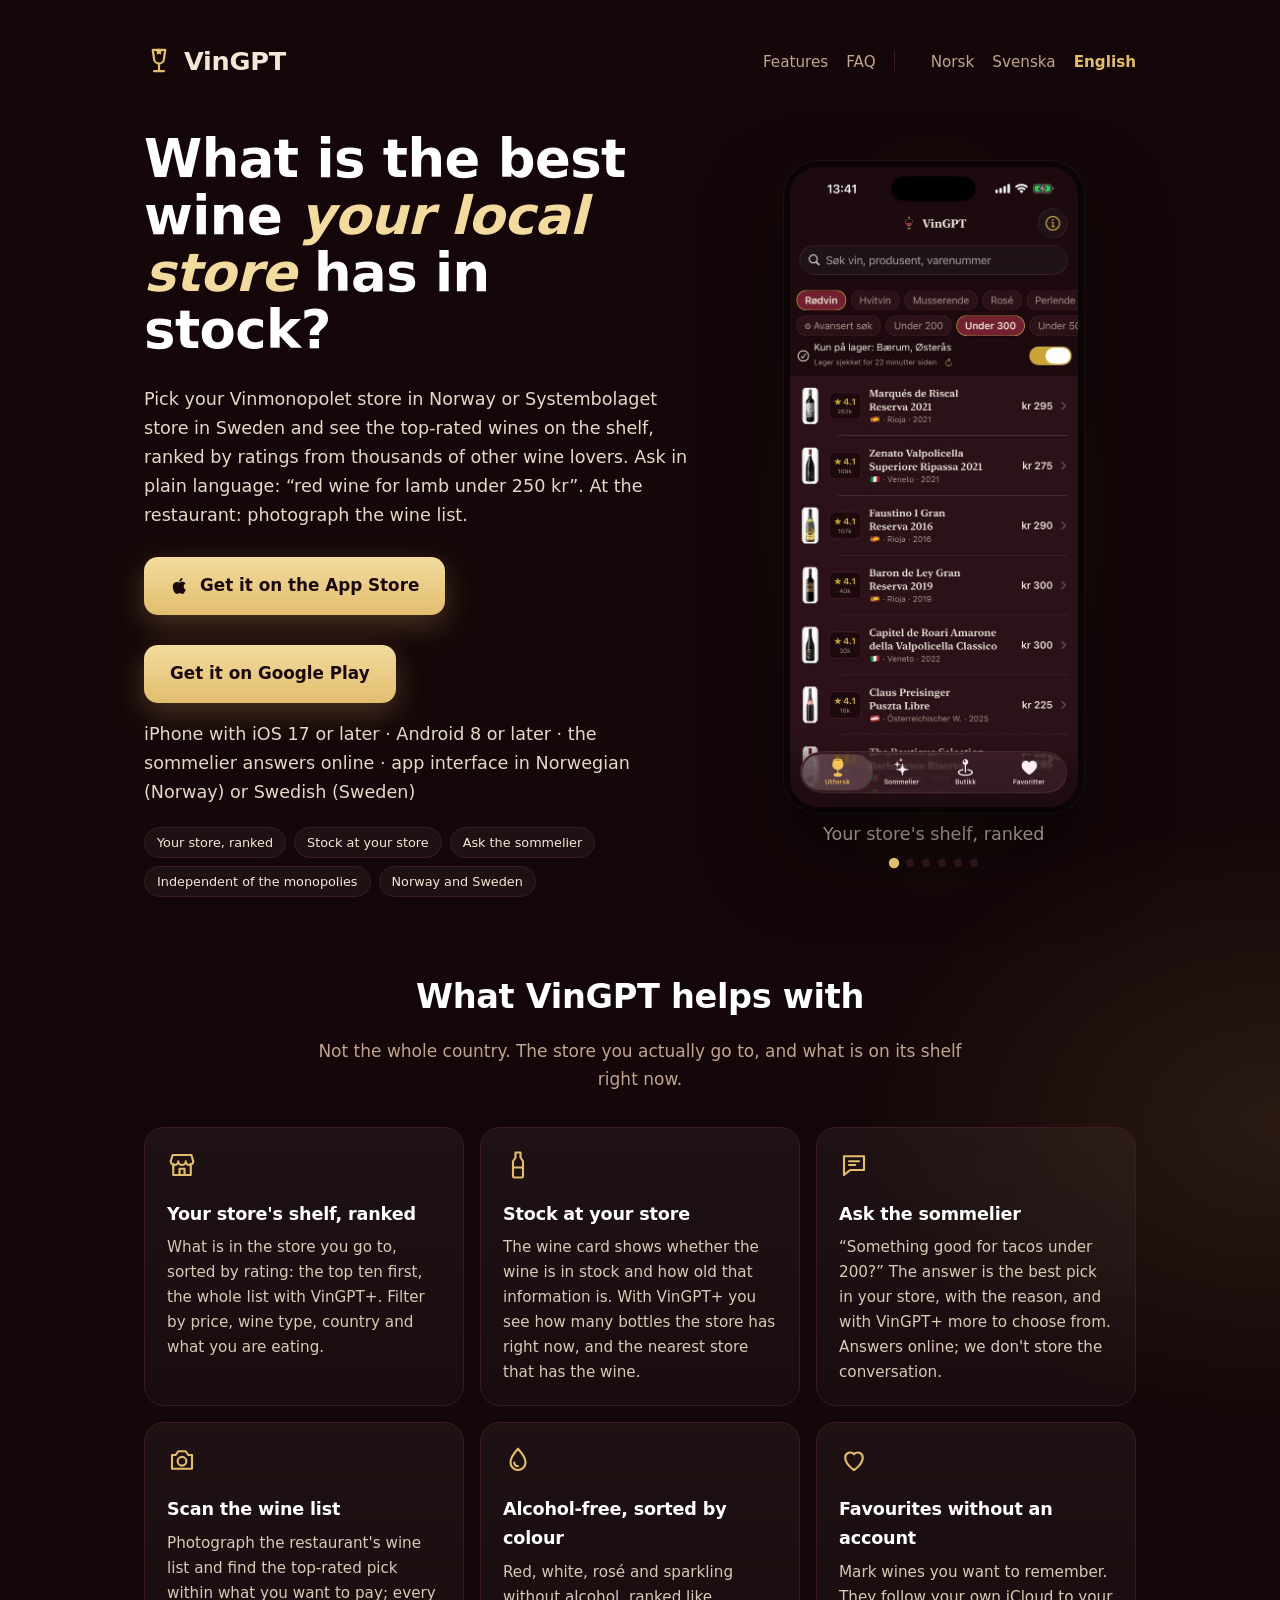
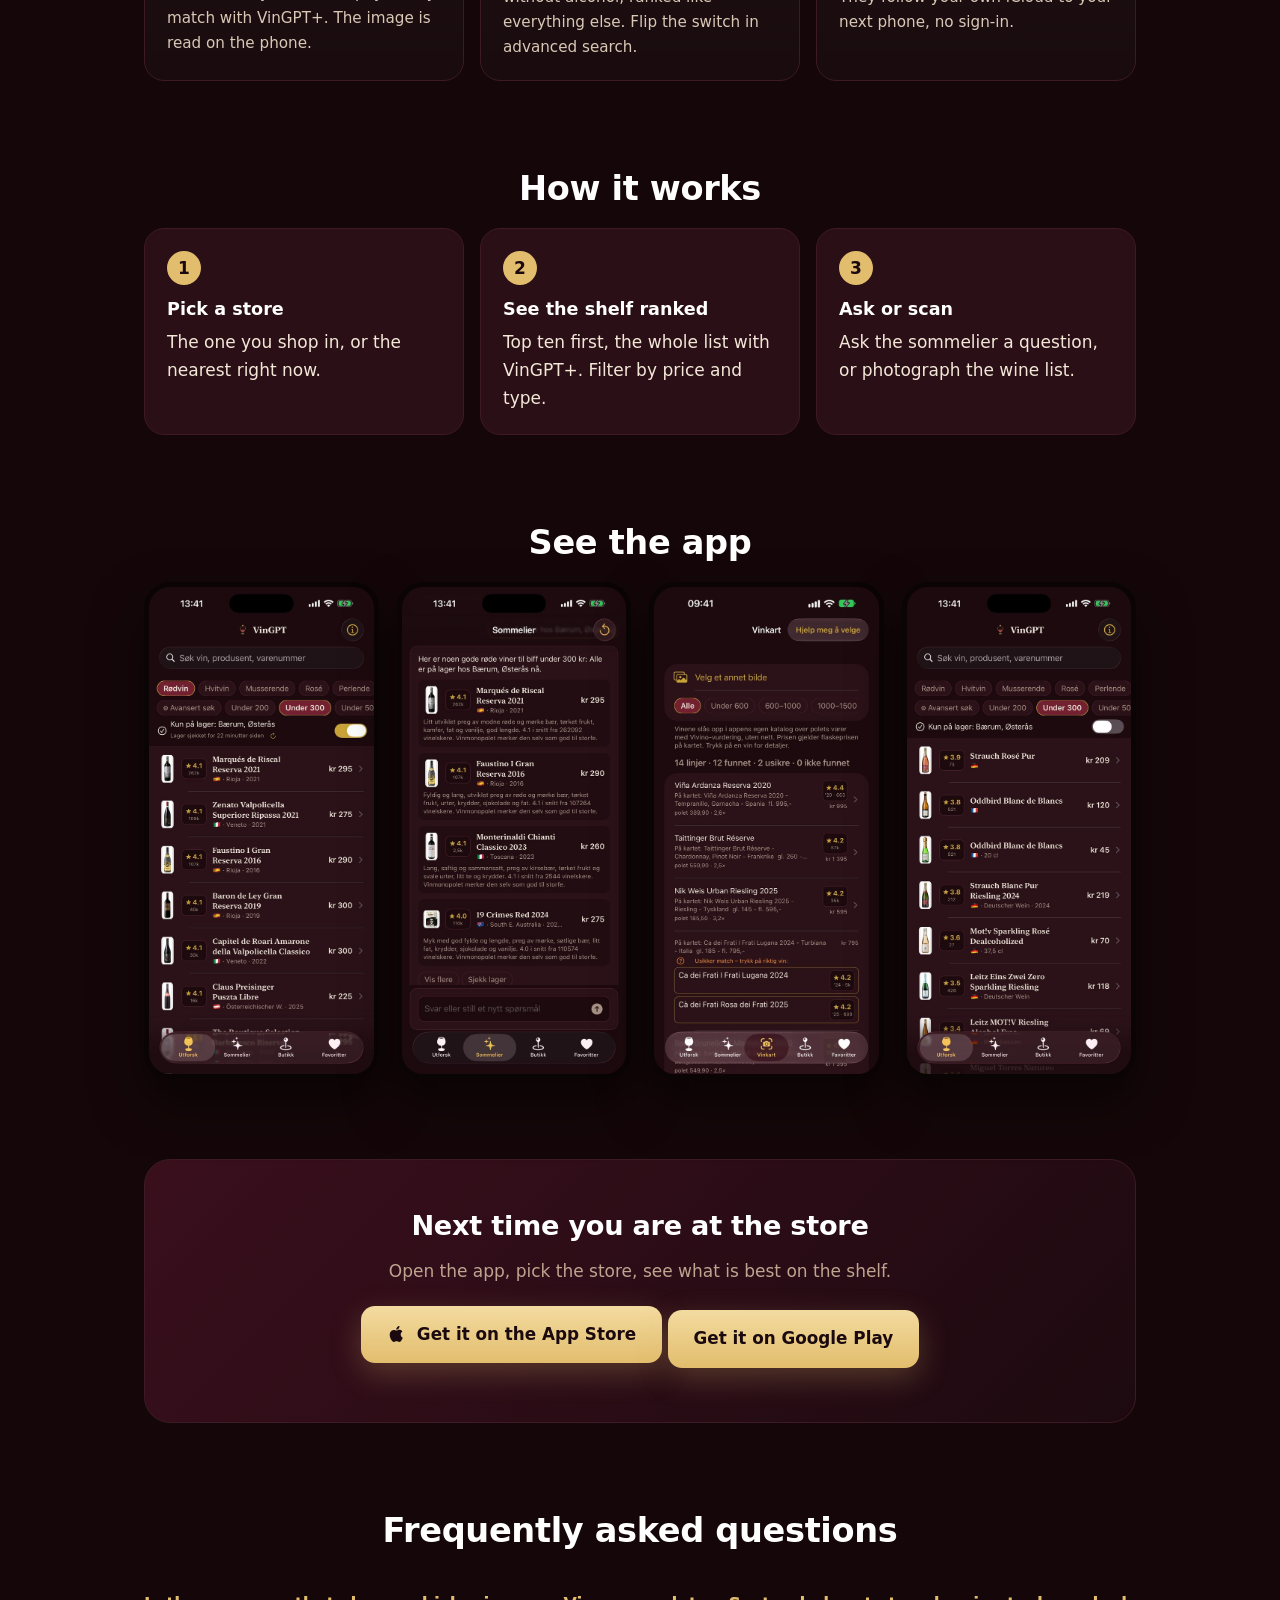
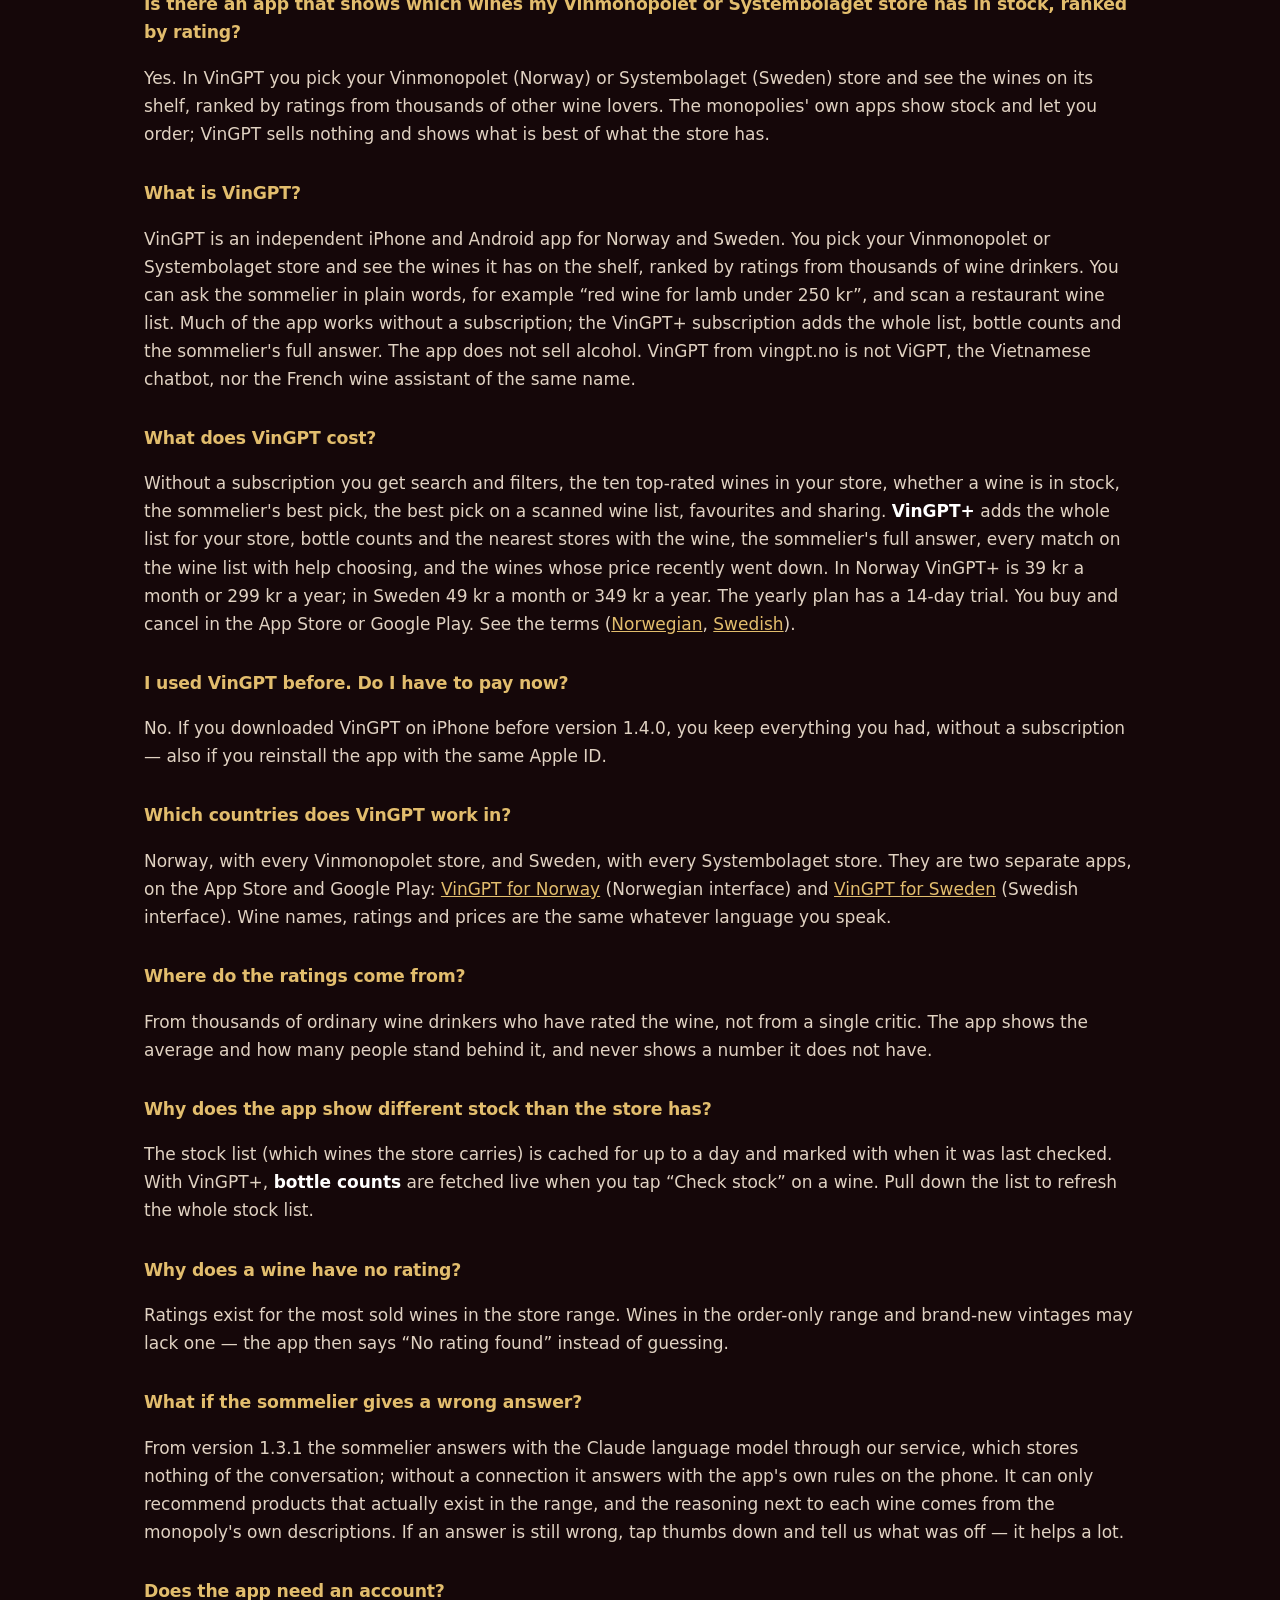
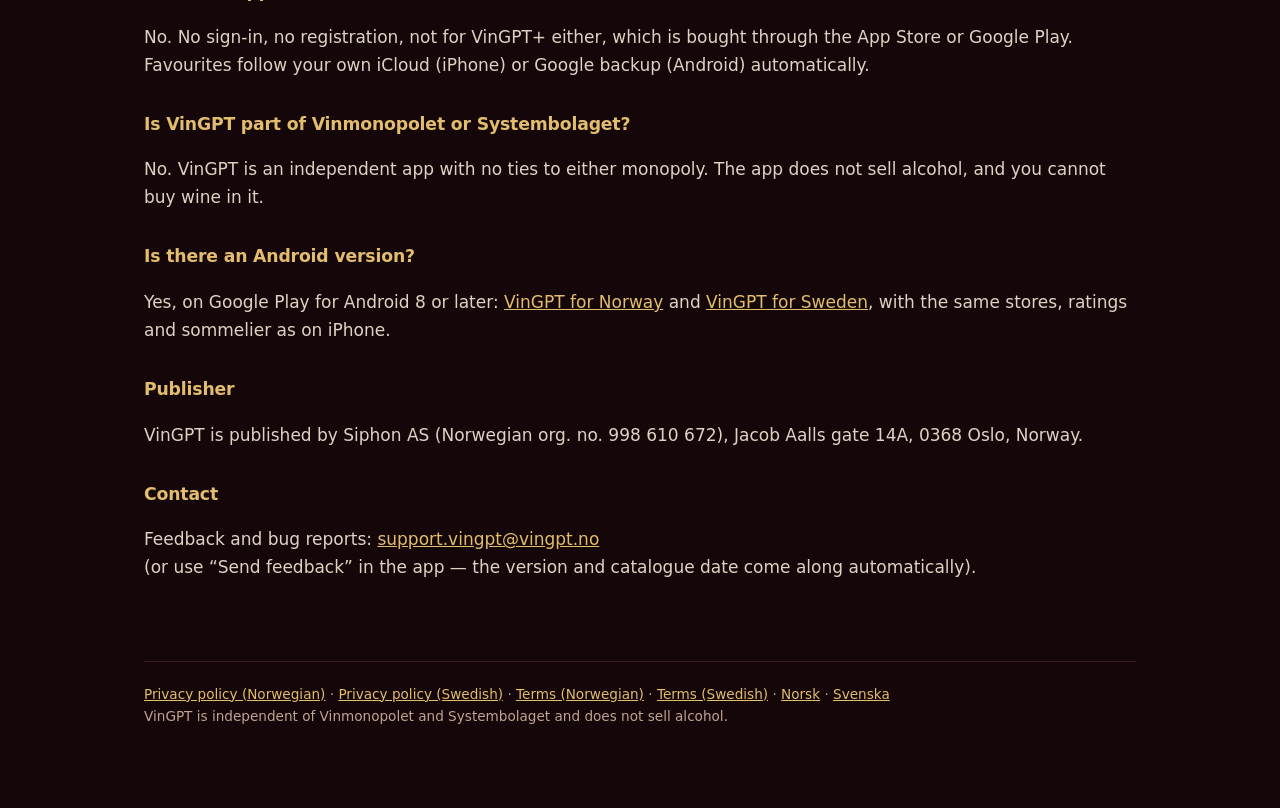
==== en/index.html @ 9626120e "Flett inn plus-1.4.0 (SEO/AEO 22.11): Play-lenkene i JSON-LD sameAs, «iPhone og Android» i beskrivel" ====
<!doctype html>
<html lang="en">
<head>
<meta charset="utf-8">
<meta name="viewport" content="width=device-width, initial-scale=1">
<title>VinGPT – wine app for Vinmonopolet and Systembolaget</title>
<meta name="description" content="Pick your Vinmonopolet or Systembolaget store and see the wines in stock ranked by ratings from thousands of wine lovers. iPhone and Android.">
<link rel="canonical" href="https://vingpt.no/en/">
<meta name="msvalidate.01" content="C880A6B9B083777A271F7337E14B123C">
<link rel="alternate" hreflang="nb" href="https://vingpt.no/">
<link rel="alternate" hreflang="sv" href="https://vingpt.no/sv/">
<link rel="alternate" hreflang="en" href="https://vingpt.no/en/">
<link rel="alternate" hreflang="x-default" href="https://vingpt.no/en/">
<meta property="og:title" content="VinGPT — what is the best wine your local Vinmonopolet or Systembolaget has in stock?">
<meta property="og:description" content="What is on the shelf of your store, ranked by what thousands of people actually think. Ask: “red wine for lamb under 250 kr”.">
<meta property="og:image" content="https://vingpt.no/godvin/kort.jpg">
<meta property="og:image:width" content="1200">
<meta property="og:image:height" content="630">
<meta property="og:type" content="website">
<meta property="og:url" content="https://vingpt.no/en/">
<meta property="og:locale" content="en_GB">
<meta property="og:site_name" content="VinGPT">
<meta name="twitter:card" content="summary_large_image">
<meta name="apple-itunes-app" content="app-id=6796675360, affiliate-data=pt=129246957&ct=smartbanner">
<meta name="theme-color" content="#150709">
<link rel="icon" href="/favicon.ico" sizes="any">
<link rel="apple-touch-icon" href="/apple-touch-icon.png">
<link rel="stylesheet" href="../felles.css?v=20261106c">
<script src="/besok.js" defer></script>
<script type="application/ld+json">{"@context": "https://schema.org", "@type": "Organization", "@id": "https://vingpt.no/#utgiver", "name": "Siphon AS", "url": "https://vingpt.no/", "logo": "https://vingpt.no/ikon-512.png", "email": "support.vingpt@vingpt.no", "address": {"@type": "PostalAddress", "streetAddress": "Jacob Aalls gate 14A", "postalCode": "0368", "addressLocality": "Oslo", "addressCountry": "NO"}, "sameAs": ["https://virksomhet.brreg.no/nb/oppslag/enheter/998610672"]}</script>
<script type="application/ld+json">{"@context": "https://schema.org", "@type": "WebSite", "@id": "https://vingpt.no/#nettsted", "name": "VinGPT", "url": "https://vingpt.no/", "inLanguage": ["nb", "sv", "en"], "publisher": {"@id": "https://vingpt.no/#utgiver"}}</script>
<script type="application/ld+json">{"@context": "https://schema.org", "@type": "MobileApplication", "@id": "https://vingpt.no/en/#app", "name": "VinGPT", "alternateName": "VinGPT", "operatingSystem": "iOS 17, Android 8", "applicationCategory": "LifestyleApplication", "inLanguage": "en", "url": "https://vingpt.no/en/", "installUrl": "https://apps.apple.com/no/app/id6796675360?pt=129246957&ct=nettside&mt=8", "description": "Pick your Vinmonopolet or Systembolaget store and see the wines in stock ranked by ratings from thousands of wine lovers. iPhone and Android.", "countriesSupported": "NO, SE", "image": "https://vingpt.no/godvin/kort.jpg", "publisher": {"@id": "https://vingpt.no/#utgiver"}, "sameAs": ["https://apps.apple.com/no/app/id6796675360", "https://apps.apple.com/se/app/id6821568888", "https://play.google.com/store/apps/details?id=no.vingpt.app", "https://play.google.com/store/apps/details?id=se.vingpt.app"]}</script>
<script type="application/ld+json">{"@context": "https://schema.org", "@type": "FAQPage", "inLanguage": "en", "mainEntity": [{"@type": "Question", "name": "Is there an app that shows which wines my Vinmonopolet or Systembolaget store has in stock, ranked by rating?", "acceptedAnswer": {"@type": "Answer", "text": "Yes. In VinGPT you pick your Vinmonopolet (Norway) or Systembolaget (Sweden) store and see the wines on its shelf, ranked by ratings from thousands of other wine lovers. The monopolies' own apps show stock and let you order; VinGPT sells nothing and shows what is best of what the store has."}}, {"@type": "Question", "name": "What is VinGPT?", "acceptedAnswer": {"@type": "Answer", "text": "VinGPT is an independent iPhone and Android app for Norway and Sweden. You pick your Vinmonopolet or Systembolaget store and see the wines it has on the shelf, ranked by ratings from thousands of wine drinkers. You can ask the sommelier in plain words, for example “red wine for lamb under 250 kr”, and scan a restaurant wine list. Much of the app works without a subscription; the VinGPT+ subscription adds the whole list, bottle counts and the sommelier's full answer. The app does not sell alcohol. VinGPT from vingpt.no is not ViGPT, the Vietnamese chatbot, nor the French wine assistant of the same name."}}, {"@type": "Question", "name": "What does VinGPT cost?", "acceptedAnswer": {"@type": "Answer", "text": "Without a subscription you get search and filters, the ten top-rated wines in your store, whether a wine is in stock, the sommelier's best pick, the best pick on a scanned wine list, favourites and sharing. VinGPT+ adds the whole list for your store, bottle counts and the nearest stores with the wine, the sommelier's full answer, every match on the wine list with help choosing, and the wines whose price recently went down. In Norway VinGPT+ is 39 kr a month or 299 kr a year; in Sweden 49 kr a month or 349 kr a year. The yearly plan has a 14-day trial. You buy and cancel in the App Store or Google Play. See the terms (Norwegian, Swedish)."}}, {"@type": "Question", "name": "I used VinGPT before. Do I have to pay now?", "acceptedAnswer": {"@type": "Answer", "text": "No. If you downloaded VinGPT on iPhone before version 1.4.0, you keep everything you had, without a subscription — also if you reinstall the app with the same Apple ID."}}, {"@type": "Question", "name": "Which countries does VinGPT work in?", "acceptedAnswer": {"@type": "Answer", "text": "Norway, with every Vinmonopolet store, and Sweden, with every Systembolaget store. They are two separate apps, on the App Store and Google Play: VinGPT for Norway (Norwegian interface) and VinGPT for Sweden (Swedish interface). Wine names, ratings and prices are the same whatever language you speak."}}, {"@type": "Question", "name": "Where do the ratings come from?", "acceptedAnswer": {"@type": "Answer", "text": "From thousands of ordinary wine drinkers who have rated the wine, not from a single critic. The app shows the average and how many people stand behind it, and never shows a number it does not have."}}, {"@type": "Question", "name": "Why does the app show different stock than the store has?", "acceptedAnswer": {"@type": "Answer", "text": "The stock list (which wines the store carries) is cached for up to a day and marked with when it was last checked. With VinGPT+, bottle counts are fetched live when you tap “Check stock” on a wine. Pull down the list to refresh the whole stock list."}}, {"@type": "Question", "name": "Why does a wine have no rating?", "acceptedAnswer": {"@type": "Answer", "text": "Ratings exist for the most sold wines in the store range. Wines in the order-only range and brand-new vintages may lack one — the app then says “No rating found” instead of guessing."}}, {"@type": "Question", "name": "What if the sommelier gives a wrong answer?", "acceptedAnswer": {"@type": "Answer", "text": "From version 1.3.1 the sommelier answers with the Claude language model through our service, which stores nothing of the conversation; without a connection it answers with the app's own rules on the phone. It can only recommend products that actually exist in the range, and the reasoning next to each wine comes from the monopoly's own descriptions. If an answer is still wrong, tap thumbs down and tell us what was off — it helps a lot."}}, {"@type": "Question", "name": "Does the app need an account?", "acceptedAnswer": {"@type": "Answer", "text": "No. No sign-in, no registration, not for VinGPT+ either, which is bought through the App Store or Google Play. Favourites follow your own iCloud (iPhone) or Google backup (Android) automatically."}}, {"@type": "Question", "name": "Is VinGPT part of Vinmonopolet or Systembolaget?", "acceptedAnswer": {"@type": "Answer", "text": "No. VinGPT is an independent app with no ties to either monopoly. The app does not sell alcohol, and you cannot buy wine in it."}}, {"@type": "Question", "name": "Is there an Android version?", "acceptedAnswer": {"@type": "Answer", "text": "Yes, on Google Play for Android 8 or later: VinGPT for Norway and VinGPT for Sweden, with the same stores, ratings and sommelier as on iPhone."}}]}</script>
</head>
<body>
<main>

<div class="topp">
<a class="merke" href="./"><svg viewBox="0 0 24 24" fill="none" stroke="#e2bd6d" stroke-width="1.8" stroke-linecap="round" stroke-linejoin="round"><path d="M7 3h10l-1 7a4 4 0 0 1-8 0z"/><path d="M12 14v6M8 20h8"/><path d="M12 1.5l.9 1.8 2 .3-1.4 1.4.3 2-1.8-.9-1.8.9.3-2L9.1 3.6l2-.3z" fill="#e2bd6d" stroke="none"/></svg><span class="merkenavn">VinGPT</span></a>
<nav><a class="anker" href="#funksjoner">Features</a><a class="anker" href="#faq">FAQ</a><span class="sprak"><a lang="nb" hreflang="nb" href="../">Norsk</a><a lang="sv" hreflang="sv" href="../sv/">Svenska</a><a lang="en" hreflang="en" href="../en/" aria-current="page">English</a></span></nav>
</div>

<header class="hero">
<div>
<h1 class="lofte">What is the best wine <em>your local store</em> has in stock?</h1>
<p>Pick your Vinmonopolet store in Norway or Systembolaget store in Sweden and see the top-rated wines on the shelf, ranked by ratings from thousands of other wine lovers. Ask in plain language: “red wine for lamb under 250 kr”. At the restaurant: photograph the wine list.</p>
<a class="appstore" href="https://apps.apple.com/no/app/id6796675360?pt=129246957&amp;ct=nettside&amp;mt=8"><svg viewBox="0 0 24 24" fill="currentColor"><path d="M16.4 12.6c0-2.4 2-3.6 2.1-3.7-1.1-1.7-2.9-1.9-3.5-1.9-1.5-.2-2.9.9-3.7.9-.8 0-1.9-.9-3.2-.8-1.6 0-3.1 1-4 2.4-1.7 3-.4 7.3 1.2 9.7.8 1.2 1.8 2.5 3 2.4 1.2 0 1.7-.8 3.2-.8s1.9.8 3.2.8 2.1-1.2 2.9-2.4c.9-1.4 1.3-2.7 1.3-2.8 0 0-2.5-1-2.5-3.8zM14 5.4c.7-.8 1.1-1.9 1-3-1 0-2.1.7-2.8 1.5-.6.7-1.2 1.8-1 2.9 1.1.1 2.2-.6 2.8-1.4z"/></svg>Get it on the App Store</a> <a class="appstore play" href="https://play.google.com/store/apps/details?id=no.vingpt.app&amp;referrer=utm_source%3Dnettside">Get it on Google Play</a>
<p class="krav">iPhone with iOS 17 or later · Android 8 or later · the sommelier answers online · app interface in Norwegian (Norway) or Swedish (Sweden)</p>
<ul class="merker"><li>Your store, ranked</li><li>Stock at your store</li><li>Ask the sommelier</li><li>Independent of the monopolies</li><li>Norway and Sweden</li></ul>
</div>
<div class="telefon"><div class="skjermer"><img src="../bilder/no/1-utforsk.jpg" width="600" height="1303" alt="Home screen: red wines under 300 kr on the shelf of your store, ranked by rating" data-tekst="Your store&#x27;s shelf, ranked" class="aktiv"><img src="../bilder/no/4-sommelier.jpg" width="600" height="1303" alt="The sommelier answers with wines your store has in stock" data-tekst="Ask the sommelier about the food" loading="lazy"><img src="../bilder/no/3-vinkart.jpg" width="600" height="1303" alt="A photographed wine list, ranked" data-tekst="Scan the restaurant wine list" loading="lazy"><img src="../bilder/no/2-vinkort.jpg" width="600" height="1303" alt="Wine card with rating, price and bottles in stock" data-tekst="Rating, price and stock per bottle" loading="lazy"><img src="../bilder/no/5-alkoholfritt.jpg" width="600" height="1303" alt="Alcohol-free wines ranked" data-tekst="Alcohol-free, sorted by colour" loading="lazy"><img src="../bilder/no/6-butikk.jpg" width="600" height="1303" alt="The store picker" data-tekst="Pick your store" loading="lazy"></div><p class="bildetekst" aria-live="polite">Your store&#x27;s shelf, ranked</p><div class="prikker"><button type="button" data-i="0" aria-label="Your store&#x27;s shelf, ranked" class="aktiv"></button><button type="button" data-i="1" aria-label="Ask the sommelier about the food"></button><button type="button" data-i="2" aria-label="Scan the restaurant wine list"></button><button type="button" data-i="3" aria-label="Rating, price and stock per bottle"></button><button type="button" data-i="4" aria-label="Alcohol-free, sorted by colour"></button><button type="button" data-i="5" aria-label="Pick your store"></button></div></div>
</header>

<section id="funksjoner">
<h2 class="seksjon">What VinGPT helps with</h2>
<p class="ingress">Not the whole country. The store you actually go to, and what is on its shelf right now.</p>
<div class="kort">
<div><svg viewBox="0 0 24 24" fill="none" stroke="currentColor" stroke-width="1.7" stroke-linecap="round" stroke-linejoin="round"><path d="M3 9l1.5-5h15L21 9"/><path d="M3 9a3 3 0 0 0 6 0 3 3 0 0 0 6 0 3 3 0 0 0 6 0"/><path d="M5 11v9h14v-9"/><path d="M10 20v-5h4v5"/></svg><h3>Your store's shelf, ranked</h3><p>What is in the store you go to, sorted by rating: the top ten first, the whole list with VinGPT+. Filter by price, wine type, country and what you are eating.</p></div><div><svg viewBox="0 0 24 24" fill="none" stroke="currentColor" stroke-width="1.7" stroke-linecap="round" stroke-linejoin="round"><path d="M10 2h4v4l2 3v12a1 1 0 0 1-1 1H9a1 1 0 0 1-1-1V9l2-3z"/><path d="M8 14h8"/></svg><h3>Stock at your store</h3><p>The wine card shows whether the wine is in stock and how old that information is. With VinGPT+ you see how many bottles the store has right now, and the nearest store that has the wine.</p></div><div><svg viewBox="0 0 24 24" fill="none" stroke="currentColor" stroke-width="1.7" stroke-linecap="round" stroke-linejoin="round"><path d="M4 5h16v11H9l-5 4z"/><path d="M8 9h8M8 12h5"/></svg><h3>Ask the sommelier</h3><p>“Something good for tacos under 200?” The answer is the best pick in your store, with the reason, and with VinGPT+ more to choose from. Answers online; we don't store the conversation.</p></div><div><svg viewBox="0 0 24 24" fill="none" stroke="currentColor" stroke-width="1.7" stroke-linecap="round" stroke-linejoin="round"><path d="M4 8h3l2-3h6l2 3h3v11H4z"/><circle cx="12" cy="13" r="3.5"/></svg><h3>Scan the wine list</h3><p>Photograph the restaurant's wine list and find the top-rated pick within what you want to pay; every match with VinGPT+. The image is read on the phone.</p></div><div><svg viewBox="0 0 24 24" fill="none" stroke="currentColor" stroke-width="1.7" stroke-linecap="round" stroke-linejoin="round"><path d="M12 3s6 6.5 6 11a6 6 0 0 1-12 0c0-4.5 6-11 6-11z"/><path d="M9 14a3 3 0 0 0 3 3"/></svg><h3>Alcohol-free, sorted by colour</h3><p>Red, white, rosé and sparkling without alcohol, ranked like everything else. Flip the switch in advanced search.</p></div><div><svg viewBox="0 0 24 24" fill="none" stroke="currentColor" stroke-width="1.7" stroke-linecap="round" stroke-linejoin="round"><path d="M12 20s-7-4.4-7-10a4 4 0 0 1 7-2.6A4 4 0 0 1 19 10c0 5.6-7 10-7 10z"/></svg><h3>Favourites without an account</h3><p>Mark wines you want to remember. They follow your own iCloud to your next phone, no sign-in.</p></div>
</div>
</section>

<section>
<h2 class="seksjon">How it works</h2>
<ol class="steg">
<li><strong>Pick a store</strong>The one you shop in, or the nearest right now.</li><li><strong>See the shelf ranked</strong>Top ten first, the whole list with VinGPT+. Filter by price and type.</li><li><strong>Ask or scan</strong>Ask the sommelier a question, or photograph the wine list.</li>
</ol>
</section>

<section>
<h2 class="seksjon">See the app</h2>
<div class="bilder">
<img src="../bilder/no/1-utforsk.jpg" width="600" height="1303" alt="Home screen: red wines under 300 kr on the shelf of your store, ranked by rating" loading="lazy">
<img src="../bilder/no/4-sommelier.jpg" width="600" height="1303" alt="The sommelier answering “red wine for steak under 300 kr” with wines from your store" loading="lazy">
<img src="../bilder/no/3-vinkart.jpg" width="600" height="1303" alt="A scanned restaurant wine list, ranked by rating within a price range" loading="lazy">
<img src="../bilder/no/5-alkoholfritt.jpg" width="600" height="1303" alt="Alcohol-free wines sorted into red, white, rosé and sparkling" loading="lazy">
</div>
</section>

<section class="band">
<p class="lofte">Next time you are at the store</p>
<p>Open the app, pick the store, see what is best on the shelf.</p>
<a class="appstore" href="https://apps.apple.com/no/app/id6796675360?pt=129246957&amp;ct=nettside&amp;mt=8"><svg viewBox="0 0 24 24" fill="currentColor"><path d="M16.4 12.6c0-2.4 2-3.6 2.1-3.7-1.1-1.7-2.9-1.9-3.5-1.9-1.5-.2-2.9.9-3.7.9-.8 0-1.9-.9-3.2-.8-1.6 0-3.1 1-4 2.4-1.7 3-.4 7.3 1.2 9.7.8 1.2 1.8 2.5 3 2.4 1.2 0 1.7-.8 3.2-.8s1.9.8 3.2.8 2.1-1.2 2.9-2.4c.9-1.4 1.3-2.7 1.3-2.8 0 0-2.5-1-2.5-3.8zM14 5.4c.7-.8 1.1-1.9 1-3-1 0-2.1.7-2.8 1.5-.6.7-1.2 1.8-1 2.9 1.1.1 2.2-.6 2.8-1.4z"/></svg>Get it on the App Store</a> <a class="appstore play" href="https://play.google.com/store/apps/details?id=no.vingpt.app&amp;referrer=utm_source%3Dnettside">Get it on Google Play</a>
</section>

<section id="faq" class="faq">
<h2 class="seksjon">Frequently asked questions</h2>
<h3>Is there an app that shows which wines my Vinmonopolet or Systembolaget store has in stock, ranked by rating?</h3>
<p>Yes. In VinGPT you pick your Vinmonopolet (Norway) or Systembolaget (Sweden) store and see the wines on its shelf, ranked by ratings from thousands of other wine lovers. The monopolies' own apps show stock and let you order; VinGPT sells nothing and shows what is best of what the store has.</p>
<h3>What is VinGPT?</h3>
<p>VinGPT is an independent iPhone and Android app for Norway and Sweden. You pick your Vinmonopolet or Systembolaget store and see the wines it has on the shelf, ranked by ratings from thousands of wine drinkers. You can ask the sommelier in plain words, for example “red wine for lamb under 250 kr”, and scan a restaurant wine list. Much of the app works without a subscription; the VinGPT+ subscription adds the whole list, bottle counts and the sommelier's full answer. The app does not sell alcohol. VinGPT from vingpt.no is not ViGPT, the Vietnamese chatbot, nor the French wine assistant of the same name.</p>
<h3>What does VinGPT cost?</h3>
<p>Without a subscription you get search and filters, the ten top-rated wines in your store, whether a wine is in stock, the sommelier's best pick, the best pick on a scanned wine list, favourites and sharing. <strong>VinGPT+</strong> adds the whole list for your store, bottle counts and the nearest stores with the wine, the sommelier's full answer, every match on the wine list with help choosing, and the wines whose price recently went down. In Norway VinGPT+ is 39 kr a month or 299 kr a year; in Sweden 49 kr a month or 349 kr a year. The yearly plan has a 14-day trial. You buy and cancel in the App Store or Google Play. See the terms (<a href="../vilkar/">Norwegian</a>, <a href="../sv/villkor/">Swedish</a>).</p>
<h3>I used VinGPT before. Do I have to pay now?</h3>
<p>No. If you downloaded VinGPT on iPhone before version 1.4.0, you keep everything you had, without a subscription — also if you reinstall the app with the same Apple ID.</p>
<h3>Which countries does VinGPT work in?</h3>
<p>Norway, with every Vinmonopolet store, and Sweden, with every Systembolaget store. They are two separate apps, on the App Store and Google Play: <a href="https://apps.apple.com/no/app/id6796675360?pt=129246957&ct=nettside&mt=8">VinGPT for Norway</a> (Norwegian interface) and <a href="https://apps.apple.com/se/app/id6821568888?pt=129246957&ct=nettside&mt=8">VinGPT for Sweden</a> (Swedish interface). Wine names, ratings and prices are the same whatever language you speak.</p>
<h3>Where do the ratings come from?</h3>
<p>From thousands of ordinary wine drinkers who have rated the wine, not from a single critic. The app shows the average and how many people stand behind it, and never shows a number it does not have.</p>
<h3>Why does the app show different stock than the store has?</h3>
<p>The stock list (which wines the store carries) is cached for up to a day and marked with when it was last checked. With VinGPT+, <strong>bottle counts</strong> are fetched live when you tap “Check stock” on a wine. Pull down the list to refresh the whole stock list.</p>
<h3>Why does a wine have no rating?</h3>
<p>Ratings exist for the most sold wines in the store range. Wines in the order-only range and brand-new vintages may lack one — the app then says “No rating found” instead of guessing.</p>
<h3>What if the sommelier gives a wrong answer?</h3>
<p>From version 1.3.1 the sommelier answers with the Claude language model through our service, which stores nothing of the conversation; without a connection it answers with the app's own rules on the phone. It can only recommend products that actually exist in the range, and the reasoning next to each wine comes from the monopoly's own descriptions. If an answer is still wrong, tap thumbs down and tell us what was off — it helps a lot.</p>
<h3>Does the app need an account?</h3>
<p>No. No sign-in, no registration, not for VinGPT+ either, which is bought through the App Store or Google Play. Favourites follow your own iCloud (iPhone) or Google backup (Android) automatically.</p>
<h3>Is VinGPT part of Vinmonopolet or Systembolaget?</h3>
<p>No. VinGPT is an independent app with no ties to either monopoly. The app does not sell alcohol, and you cannot buy wine in it.</p>
<h3>Is there an Android version?</h3>
<p>Yes, on Google Play for Android 8 or later: <a href="https://play.google.com/store/apps/details?id=no.vingpt.app&referrer=utm_source%3Dnettside">VinGPT for Norway</a> and <a href="https://play.google.com/store/apps/details?id=se.vingpt.app&referrer=utm_source%3Dnettside">VinGPT for Sweden</a>, with the same stores, ratings and sommelier as on iPhone.</p>
<h3>Publisher</h3>
<p>VinGPT is published by Siphon AS (Norwegian org. no. 998 610 672), Jacob Aalls gate 14A, 0368 Oslo, Norway.</p>
<h3>Contact</h3>
<p>Feedback and bug reports: <a href="mailto:support.vingpt@vingpt.no">support.vingpt@vingpt.no</a><br>(or use “Send feedback” in the app — the version and catalogue date come along automatically).</p>
</section>

<footer>
<a href="../personvern/">Privacy policy (Norwegian)</a> · <a href="../sv/integritet/">Privacy policy (Swedish)</a> · <a href="../vilkar/">Terms (Norwegian)</a> · <a href="../sv/villkor/">Terms (Swedish)</a> · <a href="../" lang="nb">Norsk</a> · <a href="../sv/" lang="sv">Svenska</a><br>
VinGPT is independent of Vinmonopolet and Systembolaget and does not sell alcohol.
</footer>
</main>
<script>
(function(){var b=document.querySelectorAll(".skjermer img"),p=document.querySelectorAll(".prikker button"),t=document.querySelector(".bildetekst"),tel=document.querySelector(".telefon"),i=0,k;
if(b.length<2)return;
function vis(n){b[i].classList.remove("aktiv");p[i].classList.remove("aktiv");i=n%b.length;b[i].classList.add("aktiv");p[i].classList.add("aktiv");t.textContent=b[i].dataset.tekst;}
function start(){if(!matchMedia("(prefers-reduced-motion: reduce)").matches)k=setInterval(function(){vis(i+1)},3500);}
function stopp(){clearInterval(k);}
p.forEach(function(x){x.addEventListener("click",function(){stopp();vis(+x.dataset.i);start();});});
tel.addEventListener("mouseenter",stopp);tel.addEventListener("mouseleave",start);start();})();
</script>
</body>
</html>
---- felles.css ----
/* VinGPT-sida — felles stil (sidene bygges av bygg.py). v3 05.11.2026: hero med telefon, systemfont (Jens 06.11: rett telefon, ingen webfonter), kort med ikon. */
:root {
  color-scheme: dark;
  --bg:#150709; --bg2:#23090f; --flate:#2a0f16; --kant:#3d1a24; --tekst:#f3e8d8; --dempet:#bfa48f;
  --gull:#e2bd6d; --gull2:#f3dba0; --rod:#8d1f3a;
}
* { box-sizing:border-box; }
html { scroll-behavior:smooth; }
body { margin:0; background:var(--bg); color:var(--tekst);
  font:17px/1.65 -apple-system,system-ui,"Helvetica Neue",Arial,sans-serif;
  background-image:
    radial-gradient(900px 500px at 15% -10%, rgba(141,31,58,.45), transparent 60%),
    radial-gradient(700px 500px at 100% 20%, rgba(226,189,109,.10), transparent 60%);
  background-repeat:no-repeat; }
main { max-width:1040px; margin:0 auto; padding:40px 24px 80px; }
h1,h2,h3,.lofte { font-family:-apple-system,system-ui,"Helvetica Neue",Arial,sans-serif; letter-spacing:-.01em; font-weight:700; }
.merkenavn { font-size:1.6rem; font-weight:700; letter-spacing:-.01em; }
h2 { color:var(--gull); font-size:1.15rem; margin:2em 0 .4em; font-weight:600; }
a { color:var(--gull); }
strong { color:#fff; }
.moden { color:var(--dempet); font-size:.9rem; margin-bottom:2em; }
footer { margin-top:4em; padding-top:1.5em; border-top:1px solid var(--kant); color:var(--dempet); font-size:.85rem; }

/* Topp */
.topp { display:flex; align-items:center; justify-content:space-between; gap:16px; margin-bottom:48px; }
.topp .merke { display:flex; align-items:center; gap:10px; text-decoration:none; color:var(--tekst); }
.topp .merke svg { width:30px; height:30px; }
.topp nav a { color:var(--dempet); text-decoration:none; margin-left:18px; font-size:.95rem; }
.topp nav a:hover { color:var(--gull); }
.sprak { margin-left:18px; padding-left:18px; border-left:1px solid var(--kant); white-space:nowrap; }
.sprak a { margin-left:12px; font-size:.85rem; }
.sprak a[aria-current] { color:var(--gull); font-weight:600; }

/* Hero: tekst venstre, telefon høyre */
.hero { display:grid; grid-template-columns:1.15fr .85fr; gap:40px; align-items:center; margin-bottom:72px; }
.hero .lofte { font-size:clamp(2.1rem,4.6vw,3.3rem); line-height:1.08; margin:0 0 .5em; font-weight:600; color:#fff; }
.hero .lofte em { font-style:italic; color:var(--gull2); }
.hero p { margin:.4em 0; font-size:1.1rem; color:#e6d8c8; max-width:34em; }
.appstore { display:inline-flex; align-items:center; gap:10px; margin:1.2em 0 .6em; padding:15px 26px; border-radius:14px;
  background:linear-gradient(180deg,var(--gull2),var(--gull)); color:#1a090e; font-weight:700; text-decoration:none; font-size:1.05rem;
  box-shadow:0 10px 30px rgba(226,189,109,.25); }
.appstore:hover { filter:brightness(1.06); }
.appstore svg { width:20px; height:20px; }
.krav { color:var(--dempet); font-size:.85rem; margin-top:.2em; }
.merker { list-style:none; padding:0; margin:1.2em 0 0; display:flex; flex-wrap:wrap; gap:8px; }
.merker li { font-size:.8rem; color:var(--tekst); background:rgba(255,255,255,.04); border:1px solid var(--kant); border-radius:999px; padding:4px 12px; }
.telefon { position:relative; justify-self:center; }
.skjermer { position:relative; width:min(300px,80vw); aspect-ratio:600/1303; margin:0 auto; }
.skjermer img { position:absolute; inset:0; width:100%; height:100%; object-fit:cover; display:block; border-radius:34px; border:6px solid #0b0405;
  box-shadow:0 40px 80px rgba(0,0,0,.6), 0 0 0 1px rgba(255,255,255,.06); opacity:0; transition:opacity .9s ease; }
.skjermer img.aktiv { opacity:1; }
.bildetekst { text-align:center; color:var(--dempet); font-size:.9rem; margin:18px 0 0; min-height:1.4em; }
.prikker { display:flex; justify-content:center; gap:8px; margin-top:10px; }
.prikker button { width:8px; height:8px; padding:0; border:0; border-radius:50%; background:var(--kant); cursor:pointer; transition:background .3s, transform .3s; }
.prikker button.aktiv { background:var(--gull); transform:scale(1.3); }
.telefon::before { content:""; position:absolute; inset:-30px; border-radius:50%; z-index:-1;
  background:radial-gradient(closest-side, rgba(226,189,109,.18), transparent); }

/* Seksjoner */
h2.seksjon { font-size:clamp(1.6rem,3vw,2.1rem); color:#fff; text-align:center; margin:0 0 .35em; font-weight:600; }
.ingress { text-align:center; color:var(--dempet); margin:0 auto 2em; max-width:40em; }
section { margin-bottom:80px; }
.kort { display:grid; grid-template-columns:repeat(3,1fr); gap:16px; }
.kort > div { background:linear-gradient(180deg,rgba(255,255,255,.045),rgba(255,255,255,.02)); border:1px solid var(--kant); border-radius:20px; padding:22px 22px 20px; }
.kort svg { width:30px; height:30px; color:var(--gull); margin-bottom:12px; }
.kort h3 { color:#fff; font-size:1.1rem; margin:0 0 .35em; font-weight:600; }
.kort p { margin:0; font-size:.95rem; color:#d9c8b6; }
.steg { counter-reset:steg; list-style:none; padding:0; margin:0; display:grid; grid-template-columns:repeat(3,1fr); gap:16px; }
.steg li { counter-increment:steg; background:var(--flate); border:1px solid var(--kant); border-radius:20px; padding:22px; }
.steg li::before { content:counter(steg); display:inline-block; width:2em; height:2em; border-radius:50%; margin-bottom:10px;
  background:var(--gull); color:#1a090e; font-weight:700; text-align:center; line-height:2em; }
.steg strong { display:block; color:#fff; font-size:1.1rem; margin-bottom:.2em; }
.bilder { display:grid; grid-template-columns:repeat(4,1fr); gap:18px; }
.bilder img { width:100%; height:auto; display:block; border-radius:26px; border:5px solid #0b0405; box-shadow:0 24px 50px rgba(0,0,0,.55); }
.faq h3 { font-size:1.08rem; color:var(--gull); margin:1.8em 0 .3em; font-weight:600; }
.faq p { color:#e0d2c2; }
.band { text-align:center; background:linear-gradient(135deg,#3a0f1d,#1d0a10); border:1px solid var(--kant); border-radius:26px; padding:44px 24px; }
.band .lofte { font-size:1.7rem; margin:0 0 .3em; color:#fff; }
.band p { color:var(--dempet); margin:0; }

@media (max-width:760px) {
  .hero { grid-template-columns:1fr; gap:28px; text-align:center; }
  .hero p { margin-left:auto; margin-right:auto; }
  .merker { justify-content:center; }

  .kort, .steg { grid-template-columns:1fr; }
  .bilder { grid-template-columns:1fr 1fr; gap:12px; }
  .topp nav a.anker { display:none; }
  .sprak { margin-left:0; padding-left:0; border:0; }
  section { margin-bottom:56px; }
}
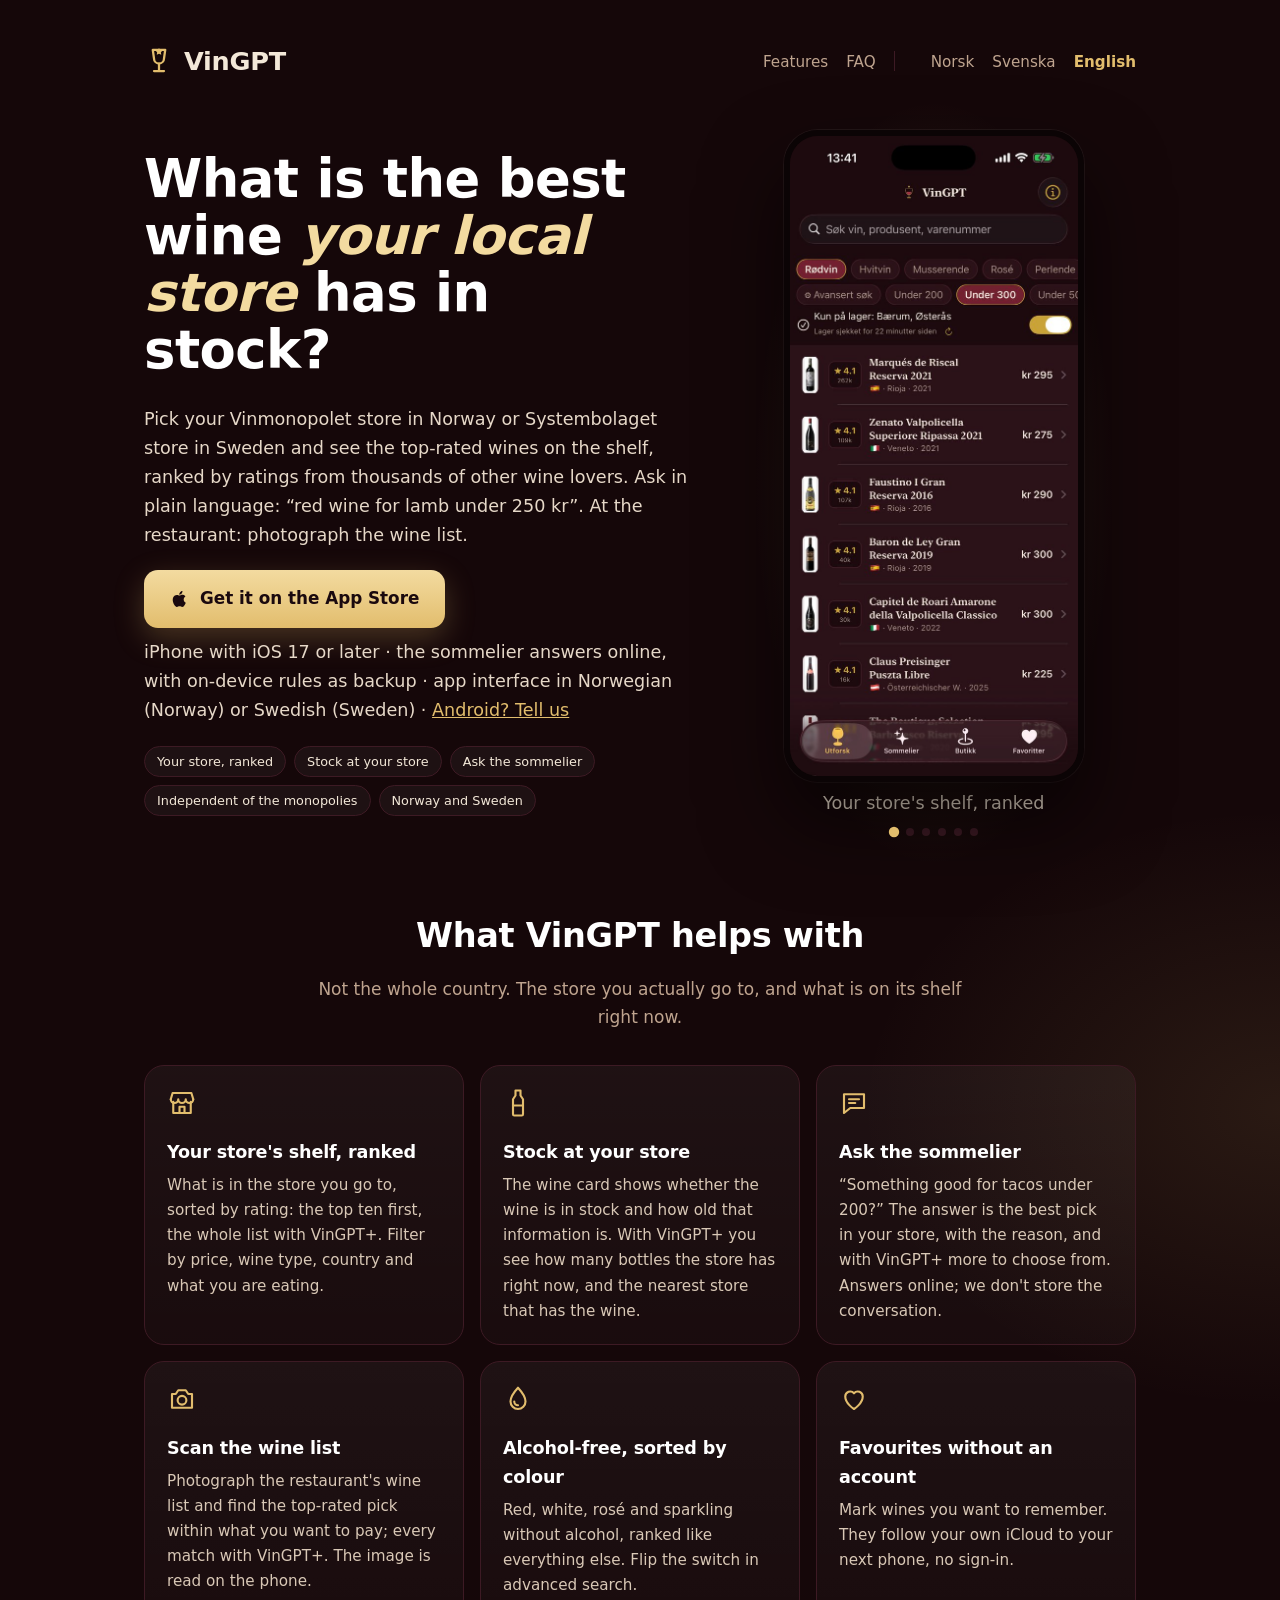
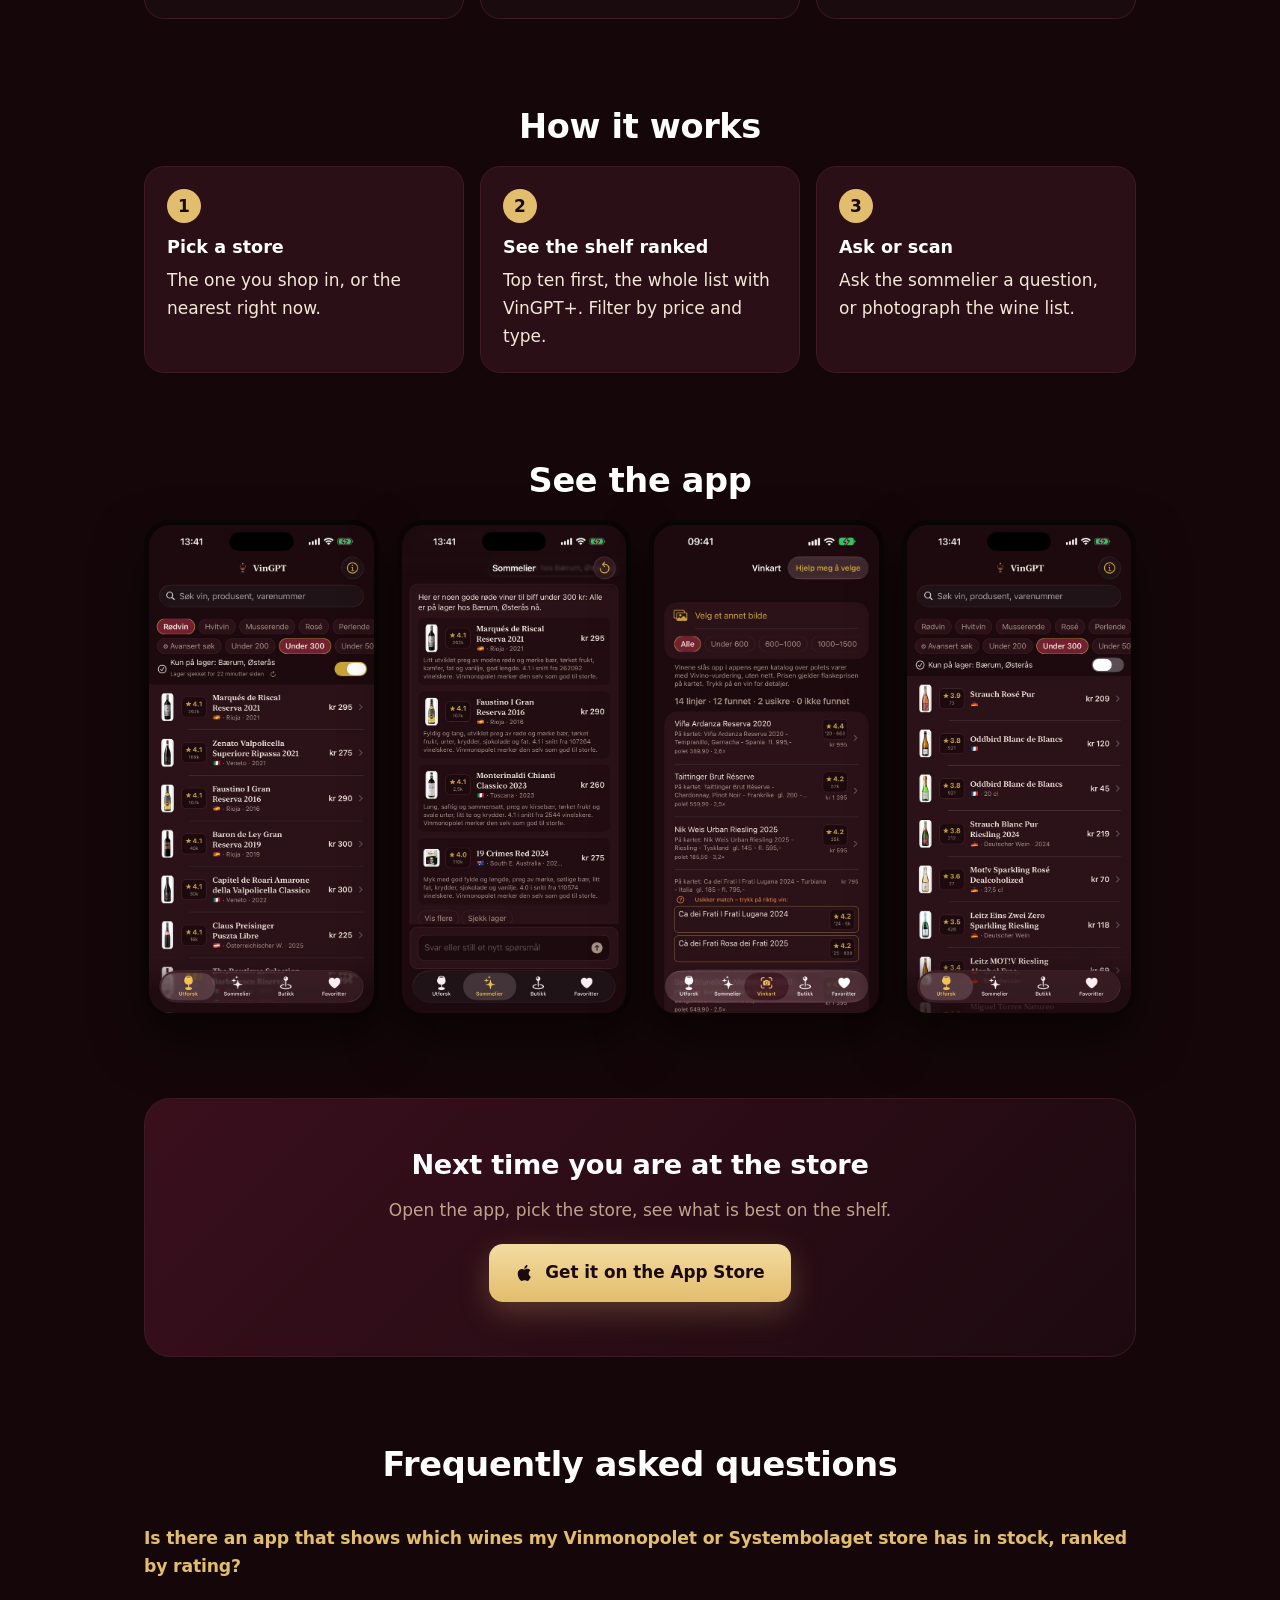
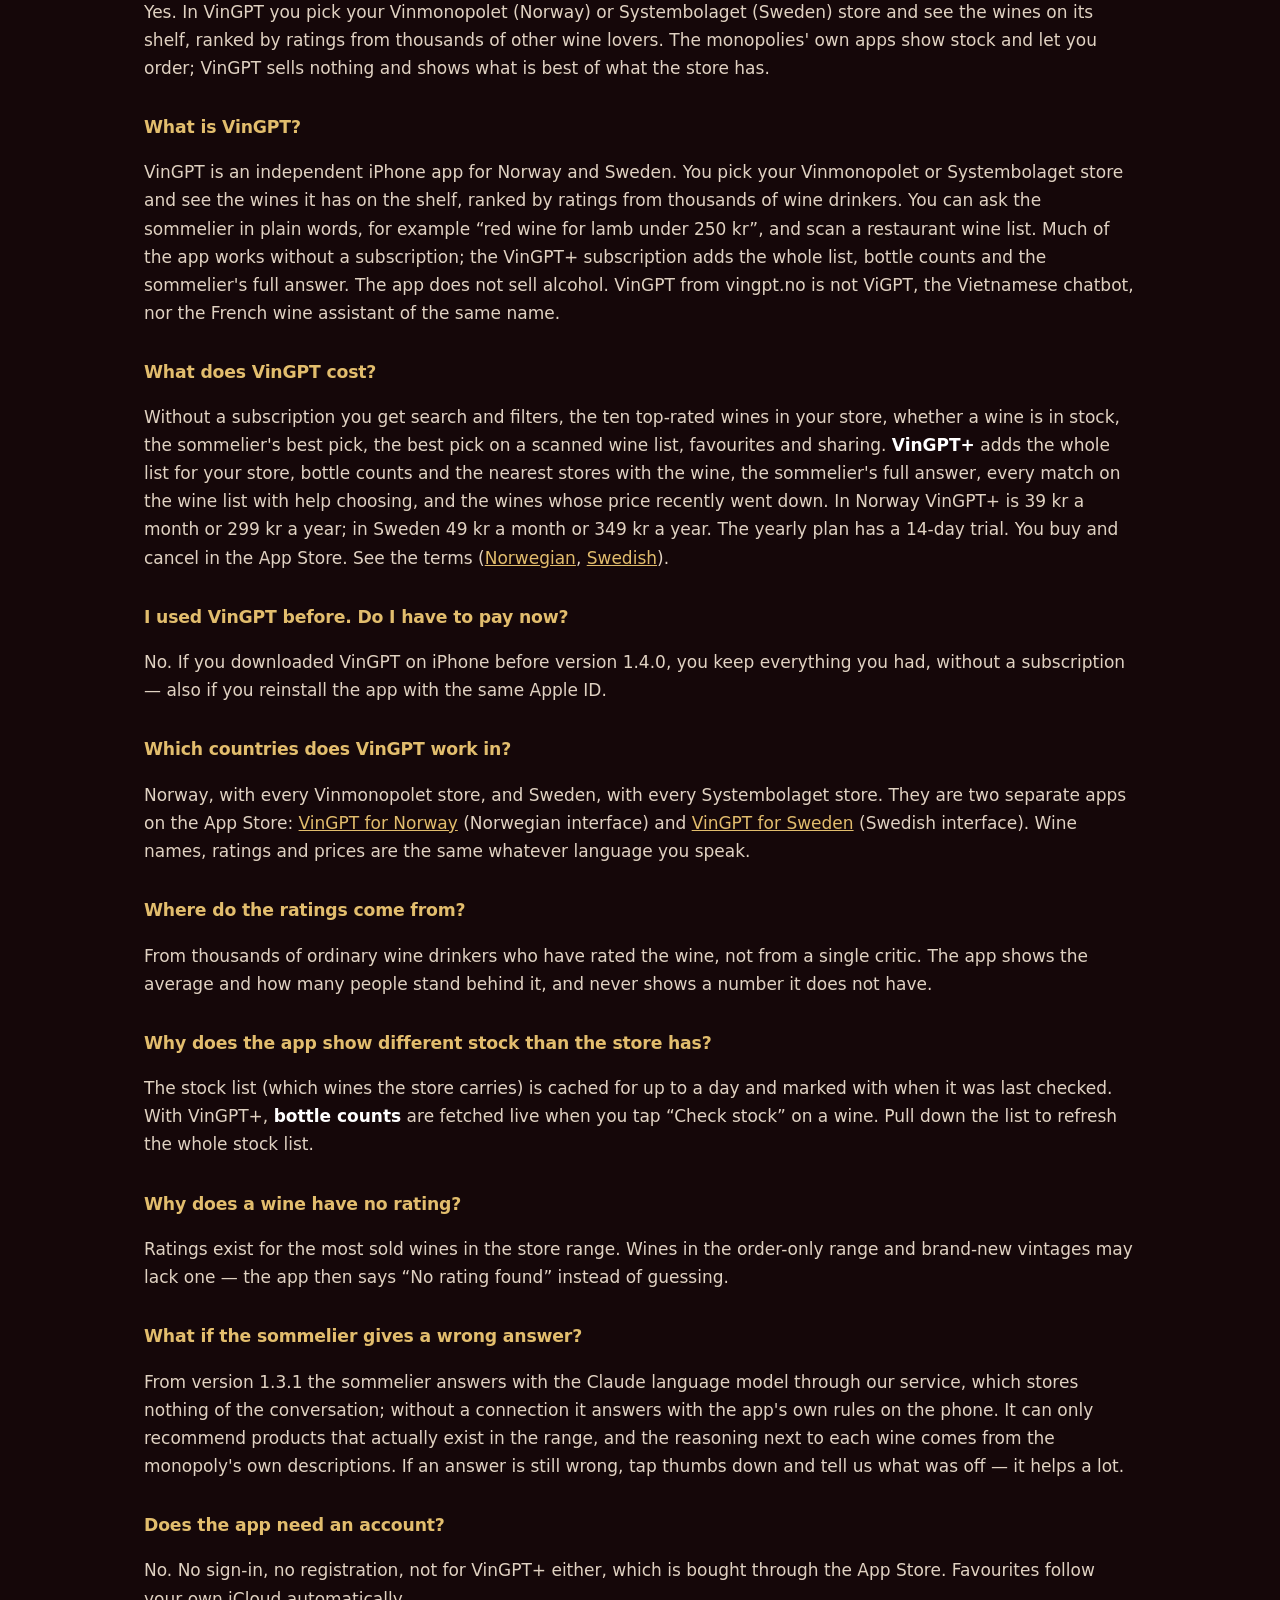
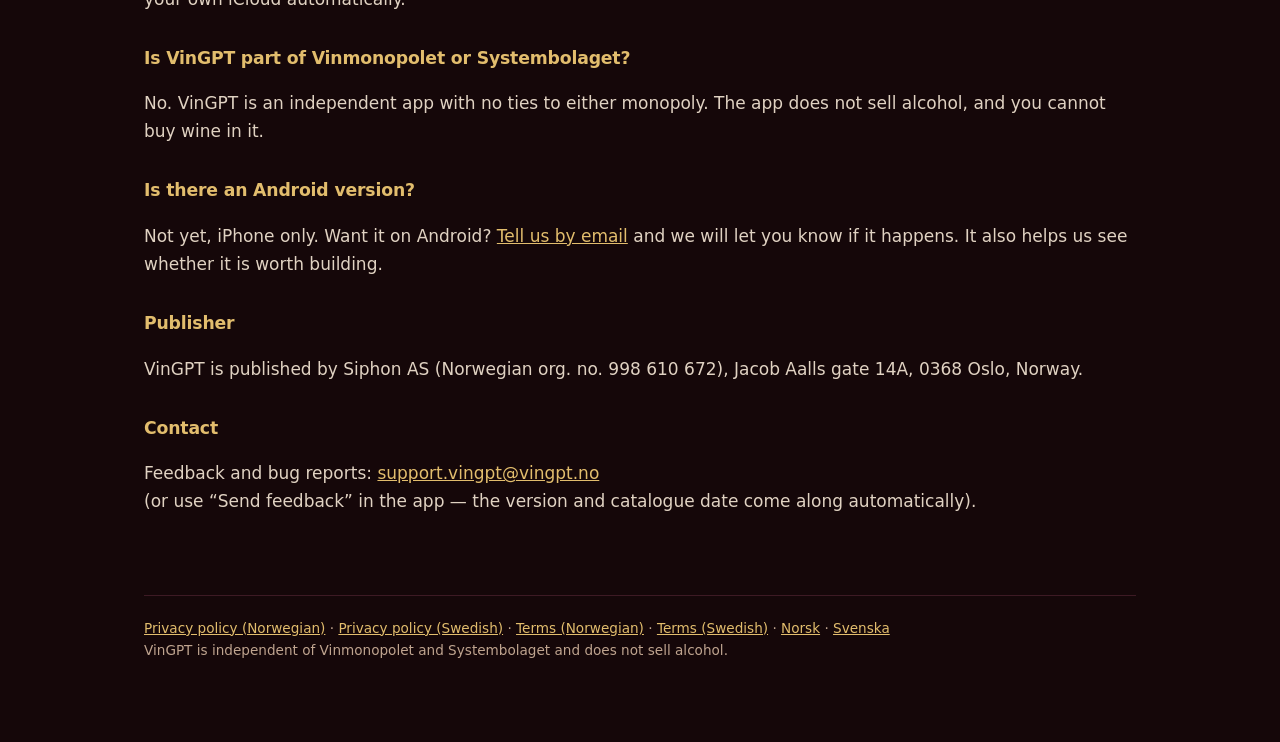
==== commit d7387f88: "Knappene på linje: App Store- og Google Play-knappen i en flex-rad (samme høyde, ingen linjebryting " ====
--- a/en/index.html
+++ b/en/index.html
@@ -4,7 +4,7 @@
 <meta charset="utf-8">
 <meta name="viewport" content="width=device-width, initial-scale=1">
 <title>VinGPT – wine app for Vinmonopolet and Systembolaget</title>
-<meta name="description" content="Pick your Vinmonopolet or Systembolaget store and see the wines in stock ranked by ratings from thousands of wine lovers. iPhone and Android.">
+<meta name="description" content="Pick your Vinmonopolet or Systembolaget store and see the wines in stock ranked by ratings from thousands of wine lovers. iPhone app.">
 <link rel="canonical" href="https://vingpt.no/en/">
 <meta name="msvalidate.01" content="C880A6B9B083777A271F7337E14B123C">
 <link rel="alternate" hreflang="nb" href="https://vingpt.no/">
@@ -29,8 +29,8 @@
 <script src="/besok.js" defer></script>
 <script type="application/ld+json">{"@context": "https://schema.org", "@type": "Organization", "@id": "https://vingpt.no/#utgiver", "name": "Siphon AS", "url": "https://vingpt.no/", "logo": "https://vingpt.no/ikon-512.png", "email": "support.vingpt@vingpt.no", "address": {"@type": "PostalAddress", "streetAddress": "Jacob Aalls gate 14A", "postalCode": "0368", "addressLocality": "Oslo", "addressCountry": "NO"}, "sameAs": ["https://virksomhet.brreg.no/nb/oppslag/enheter/998610672"]}</script>
 <script type="application/ld+json">{"@context": "https://schema.org", "@type": "WebSite", "@id": "https://vingpt.no/#nettsted", "name": "VinGPT", "url": "https://vingpt.no/", "inLanguage": ["nb", "sv", "en"], "publisher": {"@id": "https://vingpt.no/#utgiver"}}</script>
-<script type="application/ld+json">{"@context": "https://schema.org", "@type": "MobileApplication", "@id": "https://vingpt.no/en/#app", "name": "VinGPT", "alternateName": "VinGPT", "operatingSystem": "iOS 17, Android 8", "applicationCategory": "LifestyleApplication", "inLanguage": "en", "url": "https://vingpt.no/en/", "installUrl": "https://apps.apple.com/no/app/id6796675360?pt=129246957&ct=nettside&mt=8", "description": "Pick your Vinmonopolet or Systembolaget store and see the wines in stock ranked by ratings from thousands of wine lovers. iPhone and Android.", "countriesSupported": "NO, SE", "image": "https://vingpt.no/godvin/kort.jpg", "publisher": {"@id": "https://vingpt.no/#utgiver"}, "sameAs": ["https://apps.apple.com/no/app/id6796675360", "https://apps.apple.com/se/app/id6821568888", "https://play.google.com/store/apps/details?id=no.vingpt.app", "https://play.google.com/store/apps/details?id=se.vingpt.app"]}</script>
-<script type="application/ld+json">{"@context": "https://schema.org", "@type": "FAQPage", "inLanguage": "en", "mainEntity": [{"@type": "Question", "name": "Is there an app that shows which wines my Vinmonopolet or Systembolaget store has in stock, ranked by rating?", "acceptedAnswer": {"@type": "Answer", "text": "Yes. In VinGPT you pick your Vinmonopolet (Norway) or Systembolaget (Sweden) store and see the wines on its shelf, ranked by ratings from thousands of other wine lovers. The monopolies' own apps show stock and let you order; VinGPT sells nothing and shows what is best of what the store has."}}, {"@type": "Question", "name": "What is VinGPT?", "acceptedAnswer": {"@type": "Answer", "text": "VinGPT is an independent iPhone and Android app for Norway and Sweden. You pick your Vinmonopolet or Systembolaget store and see the wines it has on the shelf, ranked by ratings from thousands of wine drinkers. You can ask the sommelier in plain words, for example “red wine for lamb under 250 kr”, and scan a restaurant wine list. Much of the app works without a subscription; the VinGPT+ subscription adds the whole list, bottle counts and the sommelier's full answer. The app does not sell alcohol. VinGPT from vingpt.no is not ViGPT, the Vietnamese chatbot, nor the French wine assistant of the same name."}}, {"@type": "Question", "name": "What does VinGPT cost?", "acceptedAnswer": {"@type": "Answer", "text": "Without a subscription you get search and filters, the ten top-rated wines in your store, whether a wine is in stock, the sommelier's best pick, the best pick on a scanned wine list, favourites and sharing. VinGPT+ adds the whole list for your store, bottle counts and the nearest stores with the wine, the sommelier's full answer, every match on the wine list with help choosing, and the wines whose price recently went down. In Norway VinGPT+ is 39 kr a month or 299 kr a year; in Sweden 49 kr a month or 349 kr a year. The yearly plan has a 14-day trial. You buy and cancel in the App Store or Google Play. See the terms (Norwegian, Swedish)."}}, {"@type": "Question", "name": "I used VinGPT before. Do I have to pay now?", "acceptedAnswer": {"@type": "Answer", "text": "No. If you downloaded VinGPT on iPhone before version 1.4.0, you keep everything you had, without a subscription — also if you reinstall the app with the same Apple ID."}}, {"@type": "Question", "name": "Which countries does VinGPT work in?", "acceptedAnswer": {"@type": "Answer", "text": "Norway, with every Vinmonopolet store, and Sweden, with every Systembolaget store. They are two separate apps, on the App Store and Google Play: VinGPT for Norway (Norwegian interface) and VinGPT for Sweden (Swedish interface). Wine names, ratings and prices are the same whatever language you speak."}}, {"@type": "Question", "name": "Where do the ratings come from?", "acceptedAnswer": {"@type": "Answer", "text": "From thousands of ordinary wine drinkers who have rated the wine, not from a single critic. The app shows the average and how many people stand behind it, and never shows a number it does not have."}}, {"@type": "Question", "name": "Why does the app show different stock than the store has?", "acceptedAnswer": {"@type": "Answer", "text": "The stock list (which wines the store carries) is cached for up to a day and marked with when it was last checked. With VinGPT+, bottle counts are fetched live when you tap “Check stock” on a wine. Pull down the list to refresh the whole stock list."}}, {"@type": "Question", "name": "Why does a wine have no rating?", "acceptedAnswer": {"@type": "Answer", "text": "Ratings exist for the most sold wines in the store range. Wines in the order-only range and brand-new vintages may lack one — the app then says “No rating found” instead of guessing."}}, {"@type": "Question", "name": "What if the sommelier gives a wrong answer?", "acceptedAnswer": {"@type": "Answer", "text": "From version 1.3.1 the sommelier answers with the Claude language model through our service, which stores nothing of the conversation; without a connection it answers with the app's own rules on the phone. It can only recommend products that actually exist in the range, and the reasoning next to each wine comes from the monopoly's own descriptions. If an answer is still wrong, tap thumbs down and tell us what was off — it helps a lot."}}, {"@type": "Question", "name": "Does the app need an account?", "acceptedAnswer": {"@type": "Answer", "text": "No. No sign-in, no registration, not for VinGPT+ either, which is bought through the App Store or Google Play. Favourites follow your own iCloud (iPhone) or Google backup (Android) automatically."}}, {"@type": "Question", "name": "Is VinGPT part of Vinmonopolet or Systembolaget?", "acceptedAnswer": {"@type": "Answer", "text": "No. VinGPT is an independent app with no ties to either monopoly. The app does not sell alcohol, and you cannot buy wine in it."}}, {"@type": "Question", "name": "Is there an Android version?", "acceptedAnswer": {"@type": "Answer", "text": "Yes, on Google Play for Android 8 or later: VinGPT for Norway and VinGPT for Sweden, with the same stores, ratings and sommelier as on iPhone."}}]}</script>
+<script type="application/ld+json">{"@context": "https://schema.org", "@type": "MobileApplication", "@id": "https://vingpt.no/en/#app", "name": "VinGPT", "alternateName": "VinGPT", "operatingSystem": "iOS 17", "applicationCategory": "LifestyleApplication", "inLanguage": "en", "url": "https://vingpt.no/en/", "installUrl": "https://apps.apple.com/no/app/id6796675360?pt=129246957&ct=nettside&mt=8", "description": "Pick your Vinmonopolet or Systembolaget store and see the wines in stock ranked by ratings from thousands of wine lovers. iPhone app.", "countriesSupported": "NO, SE", "image": "https://vingpt.no/godvin/kort.jpg", "publisher": {"@id": "https://vingpt.no/#utgiver"}, "sameAs": ["https://apps.apple.com/no/app/id6796675360", "https://apps.apple.com/se/app/id6821568888"]}</script>
+<script type="application/ld+json">{"@context": "https://schema.org", "@type": "FAQPage", "inLanguage": "en", "mainEntity": [{"@type": "Question", "name": "Is there an app that shows which wines my Vinmonopolet or Systembolaget store has in stock, ranked by rating?", "acceptedAnswer": {"@type": "Answer", "text": "Yes. In VinGPT you pick your Vinmonopolet (Norway) or Systembolaget (Sweden) store and see the wines on its shelf, ranked by ratings from thousands of other wine lovers. The monopolies' own apps show stock and let you order; VinGPT sells nothing and shows what is best of what the store has."}}, {"@type": "Question", "name": "What is VinGPT?", "acceptedAnswer": {"@type": "Answer", "text": "VinGPT is an independent iPhone app for Norway and Sweden. You pick your Vinmonopolet or Systembolaget store and see the wines it has on the shelf, ranked by ratings from thousands of wine drinkers. You can ask the sommelier in plain words, for example “red wine for lamb under 250 kr”, and scan a restaurant wine list. Much of the app works without a subscription; the VinGPT+ subscription adds the whole list, bottle counts and the sommelier's full answer. The app does not sell alcohol. VinGPT from vingpt.no is not ViGPT, the Vietnamese chatbot, nor the French wine assistant of the same name."}}, {"@type": "Question", "name": "What does VinGPT cost?", "acceptedAnswer": {"@type": "Answer", "text": "Without a subscription you get search and filters, the ten top-rated wines in your store, whether a wine is in stock, the sommelier's best pick, the best pick on a scanned wine list, favourites and sharing. VinGPT+ adds the whole list for your store, bottle counts and the nearest stores with the wine, the sommelier's full answer, every match on the wine list with help choosing, and the wines whose price recently went down. In Norway VinGPT+ is 39 kr a month or 299 kr a year; in Sweden 49 kr a month or 349 kr a year. The yearly plan has a 14-day trial. You buy and cancel in the App Store. See the terms (Norwegian, Swedish)."}}, {"@type": "Question", "name": "I used VinGPT before. Do I have to pay now?", "acceptedAnswer": {"@type": "Answer", "text": "No. If you downloaded VinGPT on iPhone before version 1.4.0, you keep everything you had, without a subscription — also if you reinstall the app with the same Apple ID."}}, {"@type": "Question", "name": "Which countries does VinGPT work in?", "acceptedAnswer": {"@type": "Answer", "text": "Norway, with every Vinmonopolet store, and Sweden, with every Systembolaget store. They are two separate apps on the App Store: VinGPT for Norway (Norwegian interface) and VinGPT for Sweden (Swedish interface). Wine names, ratings and prices are the same whatever language you speak."}}, {"@type": "Question", "name": "Where do the ratings come from?", "acceptedAnswer": {"@type": "Answer", "text": "From thousands of ordinary wine drinkers who have rated the wine, not from a single critic. The app shows the average and how many people stand behind it, and never shows a number it does not have."}}, {"@type": "Question", "name": "Why does the app show different stock than the store has?", "acceptedAnswer": {"@type": "Answer", "text": "The stock list (which wines the store carries) is cached for up to a day and marked with when it was last checked. With VinGPT+, bottle counts are fetched live when you tap “Check stock” on a wine. Pull down the list to refresh the whole stock list."}}, {"@type": "Question", "name": "Why does a wine have no rating?", "acceptedAnswer": {"@type": "Answer", "text": "Ratings exist for the most sold wines in the store range. Wines in the order-only range and brand-new vintages may lack one — the app then says “No rating found” instead of guessing."}}, {"@type": "Question", "name": "What if the sommelier gives a wrong answer?", "acceptedAnswer": {"@type": "Answer", "text": "From version 1.3.1 the sommelier answers with the Claude language model through our service, which stores nothing of the conversation; without a connection it answers with the app's own rules on the phone. It can only recommend products that actually exist in the range, and the reasoning next to each wine comes from the monopoly's own descriptions. If an answer is still wrong, tap thumbs down and tell us what was off — it helps a lot."}}, {"@type": "Question", "name": "Does the app need an account?", "acceptedAnswer": {"@type": "Answer", "text": "No. No sign-in, no registration, not for VinGPT+ either, which is bought through the App Store. Favourites follow your own iCloud automatically."}}, {"@type": "Question", "name": "Is VinGPT part of Vinmonopolet or Systembolaget?", "acceptedAnswer": {"@type": "Answer", "text": "No. VinGPT is an independent app with no ties to either monopoly. The app does not sell alcohol, and you cannot buy wine in it."}}, {"@type": "Question", "name": "Is there an Android version?", "acceptedAnswer": {"@type": "Answer", "text": "Not yet, iPhone only. Want it on Android? Tell us by email and we will let you know if it happens. It also helps us see whether it is worth building."}}]}</script>
 </head>
 <body>
 <main>
@@ -44,8 +44,8 @@
 <div>
 <h1 class="lofte">What is the best wine <em>your local store</em> has in stock?</h1>
 <p>Pick your Vinmonopolet store in Norway or Systembolaget store in Sweden and see the top-rated wines on the shelf, ranked by ratings from thousands of other wine lovers. Ask in plain language: “red wine for lamb under 250 kr”. At the restaurant: photograph the wine list.</p>
-<a class="appstore" href="https://apps.apple.com/no/app/id6796675360?pt=129246957&amp;ct=nettside&amp;mt=8"><svg viewBox="0 0 24 24" fill="currentColor"><path d="M16.4 12.6c0-2.4 2-3.6 2.1-3.7-1.1-1.7-2.9-1.9-3.5-1.9-1.5-.2-2.9.9-3.7.9-.8 0-1.9-.9-3.2-.8-1.6 0-3.1 1-4 2.4-1.7 3-.4 7.3 1.2 9.7.8 1.2 1.8 2.5 3 2.4 1.2 0 1.7-.8 3.2-.8s1.9.8 3.2.8 2.1-1.2 2.9-2.4c.9-1.4 1.3-2.7 1.3-2.8 0 0-2.5-1-2.5-3.8zM14 5.4c.7-.8 1.1-1.9 1-3-1 0-2.1.7-2.8 1.5-.6.7-1.2 1.8-1 2.9 1.1.1 2.2-.6 2.8-1.4z"/></svg>Get it on the App Store</a> <a class="appstore play" href="https://play.google.com/store/apps/details?id=no.vingpt.app&amp;referrer=utm_source%3Dnettside">Get it on Google Play</a>
-<p class="krav">iPhone with iOS 17 or later · Android 8 or later · the sommelier answers online · app interface in Norwegian (Norway) or Swedish (Sweden)</p>
+<div class="knapper"><a class="appstore" href="https://apps.apple.com/no/app/id6796675360?pt=129246957&amp;ct=nettside&amp;mt=8"><svg viewBox="0 0 24 24" fill="currentColor"><path d="M16.4 12.6c0-2.4 2-3.6 2.1-3.7-1.1-1.7-2.9-1.9-3.5-1.9-1.5-.2-2.9.9-3.7.9-.8 0-1.9-.9-3.2-.8-1.6 0-3.1 1-4 2.4-1.7 3-.4 7.3 1.2 9.7.8 1.2 1.8 2.5 3 2.4 1.2 0 1.7-.8 3.2-.8s1.9.8 3.2.8 2.1-1.2 2.9-2.4c.9-1.4 1.3-2.7 1.3-2.8 0 0-2.5-1-2.5-3.8zM14 5.4c.7-.8 1.1-1.9 1-3-1 0-2.1.7-2.8 1.5-.6.7-1.2 1.8-1 2.9 1.1.1 2.2-.6 2.8-1.4z"/></svg>Get it on the App Store</a></div>
+<p class="krav">iPhone with iOS 17 or later · the sommelier answers online, with on-device rules as backup · app interface in Norwegian (Norway) or Swedish (Sweden) · <a href="mailto:support.vingpt@vingpt.no?subject=VinGPT%20on%20Android&amp;body=Let%20me%20know%20if%20VinGPT%20comes%20to%20Android.">Android? Tell us</a></p>
 <ul class="merker"><li>Your store, ranked</li><li>Stock at your store</li><li>Ask the sommelier</li><li>Independent of the monopolies</li><li>Norway and Sweden</li></ul>
 </div>
 <div class="telefon"><div class="skjermer"><img src="../bilder/no/1-utforsk.jpg" width="600" height="1303" alt="Home screen: red wines under 300 kr on the shelf of your store, ranked by rating" data-tekst="Your store&#x27;s shelf, ranked" class="aktiv"><img src="../bilder/no/4-sommelier.jpg" width="600" height="1303" alt="The sommelier answers with wines your store has in stock" data-tekst="Ask the sommelier about the food" loading="lazy"><img src="../bilder/no/3-vinkart.jpg" width="600" height="1303" alt="A photographed wine list, ranked" data-tekst="Scan the restaurant wine list" loading="lazy"><img src="../bilder/no/2-vinkort.jpg" width="600" height="1303" alt="Wine card with rating, price and bottles in stock" data-tekst="Rating, price and stock per bottle" loading="lazy"><img src="../bilder/no/5-alkoholfritt.jpg" width="600" height="1303" alt="Alcohol-free wines ranked" data-tekst="Alcohol-free, sorted by colour" loading="lazy"><img src="../bilder/no/6-butikk.jpg" width="600" height="1303" alt="The store picker" data-tekst="Pick your store" loading="lazy"></div><p class="bildetekst" aria-live="polite">Your store&#x27;s shelf, ranked</p><div class="prikker"><button type="button" data-i="0" aria-label="Your store&#x27;s shelf, ranked" class="aktiv"></button><button type="button" data-i="1" aria-label="Ask the sommelier about the food"></button><button type="button" data-i="2" aria-label="Scan the restaurant wine list"></button><button type="button" data-i="3" aria-label="Rating, price and stock per bottle"></button><button type="button" data-i="4" aria-label="Alcohol-free, sorted by colour"></button><button type="button" data-i="5" aria-label="Pick your store"></button></div></div>
@@ -79,7 +79,7 @@
 <section class="band">
 <p class="lofte">Next time you are at the store</p>
 <p>Open the app, pick the store, see what is best on the shelf.</p>
-<a class="appstore" href="https://apps.apple.com/no/app/id6796675360?pt=129246957&amp;ct=nettside&amp;mt=8"><svg viewBox="0 0 24 24" fill="currentColor"><path d="M16.4 12.6c0-2.4 2-3.6 2.1-3.7-1.1-1.7-2.9-1.9-3.5-1.9-1.5-.2-2.9.9-3.7.9-.8 0-1.9-.9-3.2-.8-1.6 0-3.1 1-4 2.4-1.7 3-.4 7.3 1.2 9.7.8 1.2 1.8 2.5 3 2.4 1.2 0 1.7-.8 3.2-.8s1.9.8 3.2.8 2.1-1.2 2.9-2.4c.9-1.4 1.3-2.7 1.3-2.8 0 0-2.5-1-2.5-3.8zM14 5.4c.7-.8 1.1-1.9 1-3-1 0-2.1.7-2.8 1.5-.6.7-1.2 1.8-1 2.9 1.1.1 2.2-.6 2.8-1.4z"/></svg>Get it on the App Store</a> <a class="appstore play" href="https://play.google.com/store/apps/details?id=no.vingpt.app&amp;referrer=utm_source%3Dnettside">Get it on Google Play</a>
+<div class="knapper"><a class="appstore" href="https://apps.apple.com/no/app/id6796675360?pt=129246957&amp;ct=nettside&amp;mt=8"><svg viewBox="0 0 24 24" fill="currentColor"><path d="M16.4 12.6c0-2.4 2-3.6 2.1-3.7-1.1-1.7-2.9-1.9-3.5-1.9-1.5-.2-2.9.9-3.7.9-.8 0-1.9-.9-3.2-.8-1.6 0-3.1 1-4 2.4-1.7 3-.4 7.3 1.2 9.7.8 1.2 1.8 2.5 3 2.4 1.2 0 1.7-.8 3.2-.8s1.9.8 3.2.8 2.1-1.2 2.9-2.4c.9-1.4 1.3-2.7 1.3-2.8 0 0-2.5-1-2.5-3.8zM14 5.4c.7-.8 1.1-1.9 1-3-1 0-2.1.7-2.8 1.5-.6.7-1.2 1.8-1 2.9 1.1.1 2.2-.6 2.8-1.4z"/></svg>Get it on the App Store</a></div>
 </section>
 
 <section id="faq" class="faq">
@@ -87,13 +87,13 @@
 <h3>Is there an app that shows which wines my Vinmonopolet or Systembolaget store has in stock, ranked by rating?</h3>
 <p>Yes. In VinGPT you pick your Vinmonopolet (Norway) or Systembolaget (Sweden) store and see the wines on its shelf, ranked by ratings from thousands of other wine lovers. The monopolies' own apps show stock and let you order; VinGPT sells nothing and shows what is best of what the store has.</p>
 <h3>What is VinGPT?</h3>
-<p>VinGPT is an independent iPhone and Android app for Norway and Sweden. You pick your Vinmonopolet or Systembolaget store and see the wines it has on the shelf, ranked by ratings from thousands of wine drinkers. You can ask the sommelier in plain words, for example “red wine for lamb under 250 kr”, and scan a restaurant wine list. Much of the app works without a subscription; the VinGPT+ subscription adds the whole list, bottle counts and the sommelier's full answer. The app does not sell alcohol. VinGPT from vingpt.no is not ViGPT, the Vietnamese chatbot, nor the French wine assistant of the same name.</p>
+<p>VinGPT is an independent iPhone app for Norway and Sweden. You pick your Vinmonopolet or Systembolaget store and see the wines it has on the shelf, ranked by ratings from thousands of wine drinkers. You can ask the sommelier in plain words, for example “red wine for lamb under 250 kr”, and scan a restaurant wine list. Much of the app works without a subscription; the VinGPT+ subscription adds the whole list, bottle counts and the sommelier's full answer. The app does not sell alcohol. VinGPT from vingpt.no is not ViGPT, the Vietnamese chatbot, nor the French wine assistant of the same name.</p>
 <h3>What does VinGPT cost?</h3>
-<p>Without a subscription you get search and filters, the ten top-rated wines in your store, whether a wine is in stock, the sommelier's best pick, the best pick on a scanned wine list, favourites and sharing. <strong>VinGPT+</strong> adds the whole list for your store, bottle counts and the nearest stores with the wine, the sommelier's full answer, every match on the wine list with help choosing, and the wines whose price recently went down. In Norway VinGPT+ is 39 kr a month or 299 kr a year; in Sweden 49 kr a month or 349 kr a year. The yearly plan has a 14-day trial. You buy and cancel in the App Store or Google Play. See the terms (<a href="../vilkar/">Norwegian</a>, <a href="../sv/villkor/">Swedish</a>).</p>
+<p>Without a subscription you get search and filters, the ten top-rated wines in your store, whether a wine is in stock, the sommelier's best pick, the best pick on a scanned wine list, favourites and sharing. <strong>VinGPT+</strong> adds the whole list for your store, bottle counts and the nearest stores with the wine, the sommelier's full answer, every match on the wine list with help choosing, and the wines whose price recently went down. In Norway VinGPT+ is 39 kr a month or 299 kr a year; in Sweden 49 kr a month or 349 kr a year. The yearly plan has a 14-day trial. You buy and cancel in the App Store. See the terms (<a href="../vilkar/">Norwegian</a>, <a href="../sv/villkor/">Swedish</a>).</p>
 <h3>I used VinGPT before. Do I have to pay now?</h3>
 <p>No. If you downloaded VinGPT on iPhone before version 1.4.0, you keep everything you had, without a subscription — also if you reinstall the app with the same Apple ID.</p>
 <h3>Which countries does VinGPT work in?</h3>
-<p>Norway, with every Vinmonopolet store, and Sweden, with every Systembolaget store. They are two separate apps, on the App Store and Google Play: <a href="https://apps.apple.com/no/app/id6796675360?pt=129246957&ct=nettside&mt=8">VinGPT for Norway</a> (Norwegian interface) and <a href="https://apps.apple.com/se/app/id6821568888?pt=129246957&ct=nettside&mt=8">VinGPT for Sweden</a> (Swedish interface). Wine names, ratings and prices are the same whatever language you speak.</p>
+<p>Norway, with every Vinmonopolet store, and Sweden, with every Systembolaget store. They are two separate apps on the App Store: <a href="https://apps.apple.com/no/app/id6796675360?pt=129246957&ct=nettside&mt=8">VinGPT for Norway</a> (Norwegian interface) and <a href="https://apps.apple.com/se/app/id6821568888?pt=129246957&ct=nettside&mt=8">VinGPT for Sweden</a> (Swedish interface). Wine names, ratings and prices are the same whatever language you speak.</p>
 <h3>Where do the ratings come from?</h3>
 <p>From thousands of ordinary wine drinkers who have rated the wine, not from a single critic. The app shows the average and how many people stand behind it, and never shows a number it does not have.</p>
 <h3>Why does the app show different stock than the store has?</h3>
@@ -103,11 +103,11 @@
 <h3>What if the sommelier gives a wrong answer?</h3>
 <p>From version 1.3.1 the sommelier answers with the Claude language model through our service, which stores nothing of the conversation; without a connection it answers with the app's own rules on the phone. It can only recommend products that actually exist in the range, and the reasoning next to each wine comes from the monopoly's own descriptions. If an answer is still wrong, tap thumbs down and tell us what was off — it helps a lot.</p>
 <h3>Does the app need an account?</h3>
-<p>No. No sign-in, no registration, not for VinGPT+ either, which is bought through the App Store or Google Play. Favourites follow your own iCloud (iPhone) or Google backup (Android) automatically.</p>
+<p>No. No sign-in, no registration, not for VinGPT+ either, which is bought through the App Store. Favourites follow your own iCloud automatically.</p>
 <h3>Is VinGPT part of Vinmonopolet or Systembolaget?</h3>
 <p>No. VinGPT is an independent app with no ties to either monopoly. The app does not sell alcohol, and you cannot buy wine in it.</p>
 <h3>Is there an Android version?</h3>
-<p>Yes, on Google Play for Android 8 or later: <a href="https://play.google.com/store/apps/details?id=no.vingpt.app&referrer=utm_source%3Dnettside">VinGPT for Norway</a> and <a href="https://play.google.com/store/apps/details?id=se.vingpt.app&referrer=utm_source%3Dnettside">VinGPT for Sweden</a>, with the same stores, ratings and sommelier as on iPhone.</p>
+<p>Not yet, iPhone only. Want it on Android? <a href="mailto:support.vingpt@vingpt.no?subject=VinGPT%20on%20Android&amp;body=Let%20me%20know%20if%20VinGPT%20comes%20to%20Android.">Tell us by email</a> and we will let you know if it happens. It also helps us see whether it is worth building.</p>
 <h3>Publisher</h3>
 <p>VinGPT is published by Siphon AS (Norwegian org. no. 998 610 672), Jacob Aalls gate 14A, 0368 Oslo, Norway.</p>
 <h3>Contact</h3>
--- a/felles.css
+++ b/felles.css
@@ -37,9 +37,12 @@
 .hero .lofte em { font-style:italic; color:var(--gull2); }
 .hero p { margin:.4em 0; font-size:1.1rem; color:#e6d8c8; max-width:34em; }
 .appstore { display:inline-flex; align-items:center; gap:10px; margin:1.2em 0 .6em; padding:15px 26px; border-radius:14px;
-  background:linear-gradient(180deg,var(--gull2),var(--gull)); color:#1a090e; font-weight:700; text-decoration:none; font-size:1.05rem;
+  background:linear-gradient(180deg,var(--gull2),var(--gull)); color:#1a090e; font-weight:700; text-decoration:none; font-size:1.05rem; white-space:nowrap;
   box-shadow:0 10px 30px rgba(226,189,109,.25); }
 .appstore:hover { filter:brightness(1.06); }
+.knapper { display:flex; flex-wrap:wrap; align-items:center; gap:12px; margin:1.2em 0 .6em; }
+.knapper .appstore { margin:0; }
+.band .knapper { justify-content:center; }
 .appstore svg { width:20px; height:20px; }
 .krav { color:var(--dempet); font-size:.85rem; margin-top:.2em; }
 .merker { list-style:none; padding:0; margin:1.2em 0 0; display:flex; flex-wrap:wrap; gap:8px; }
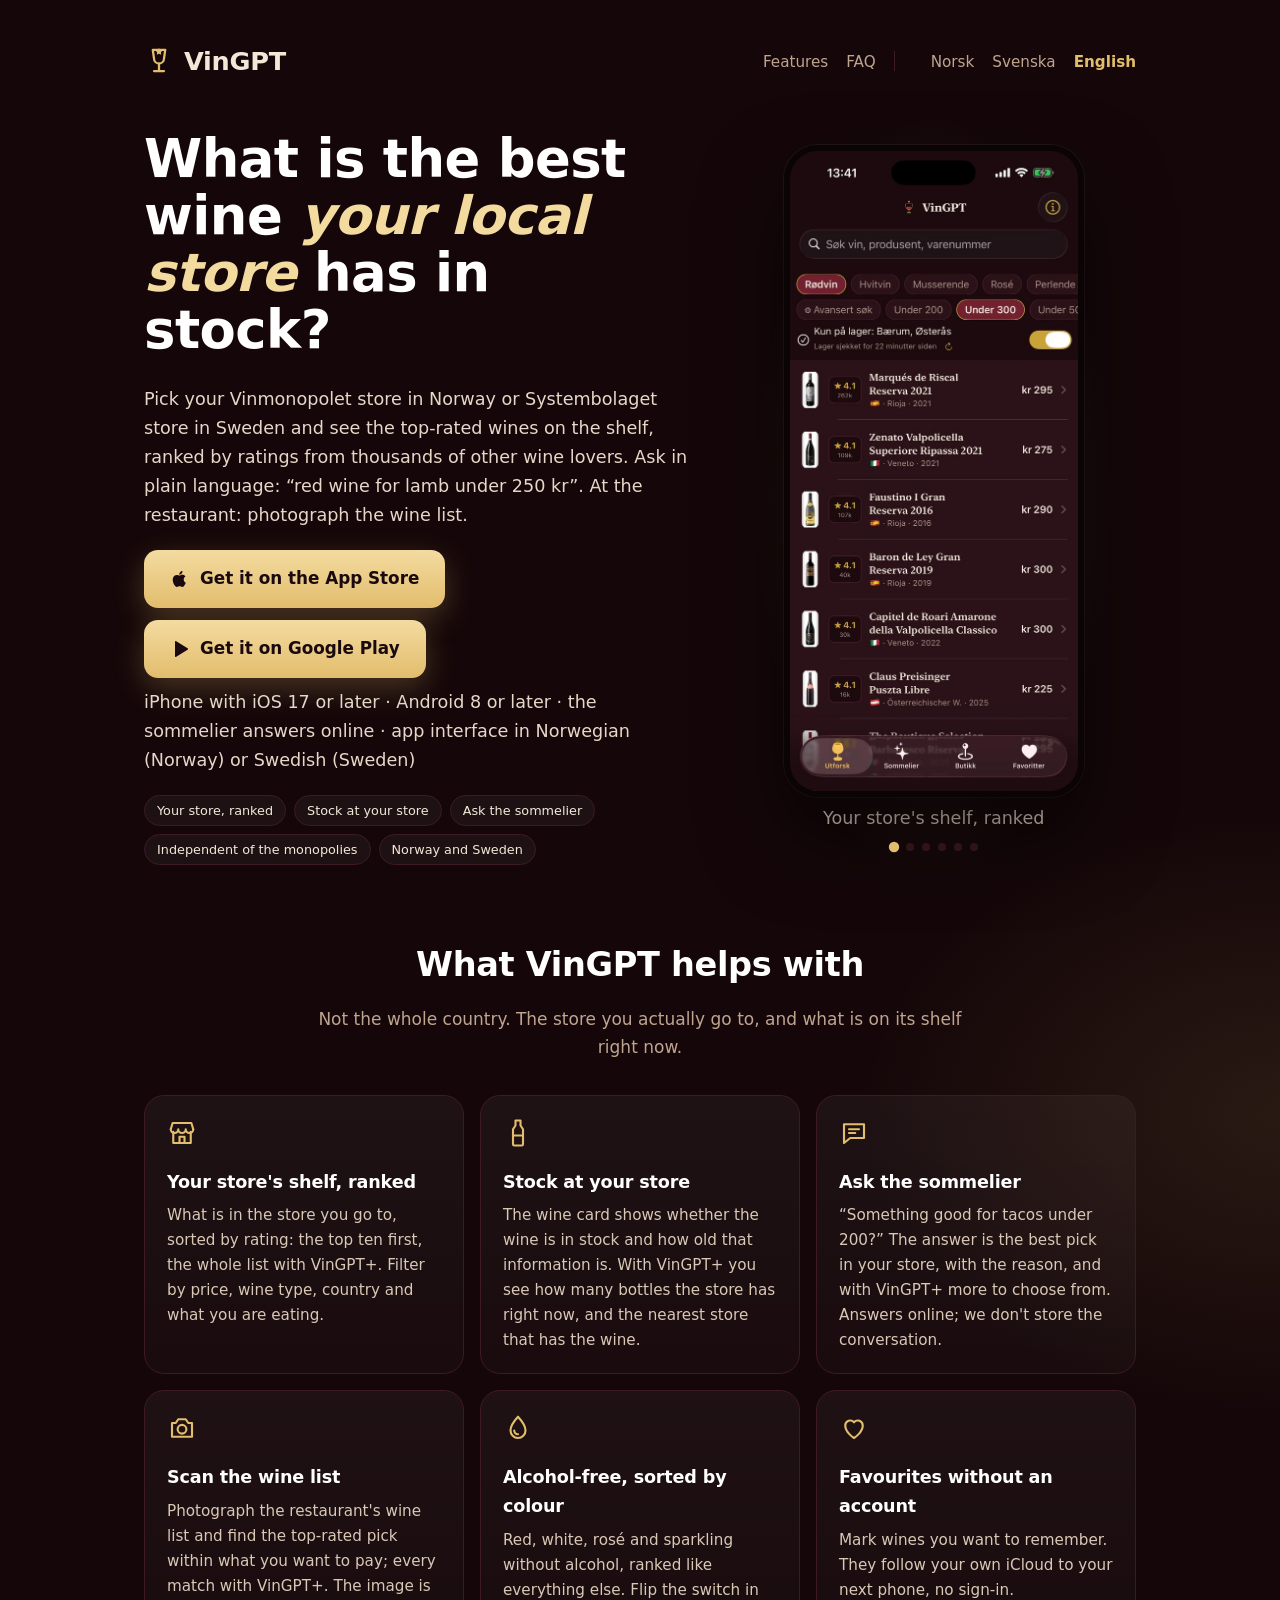
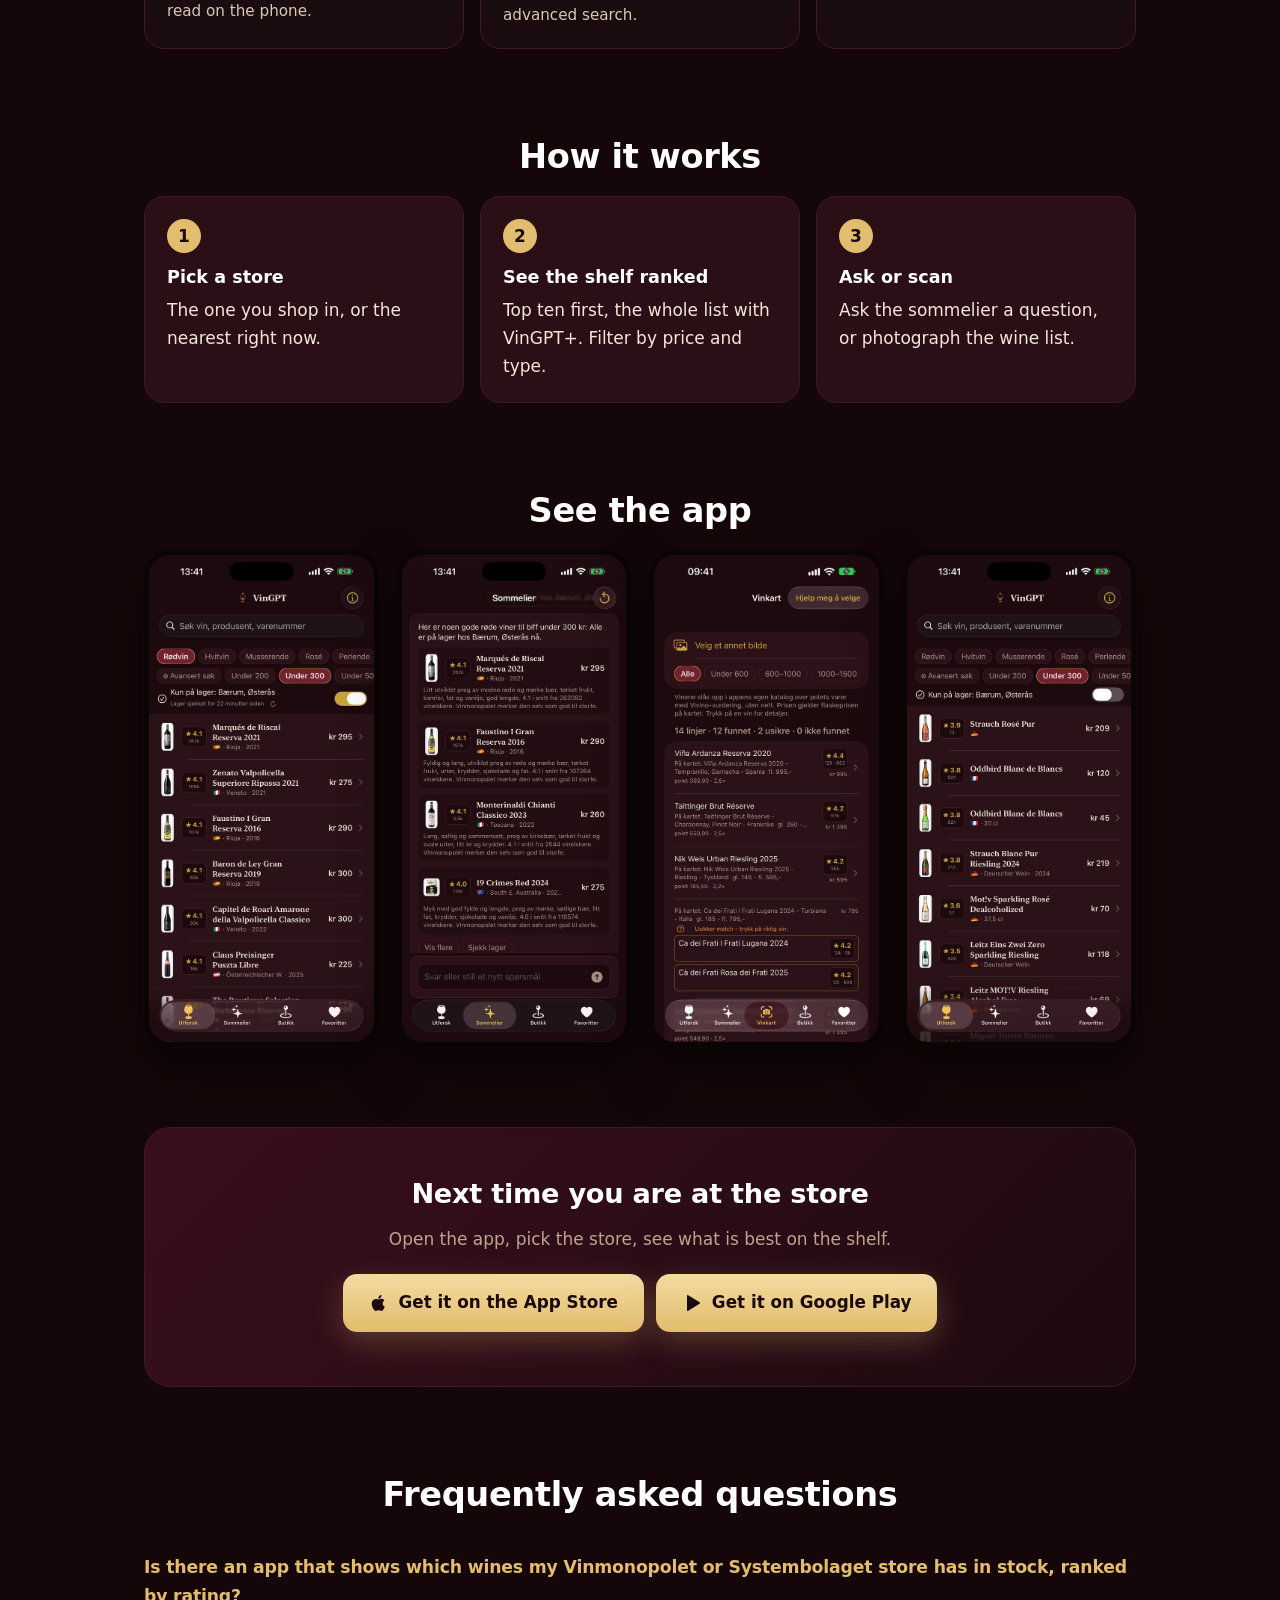
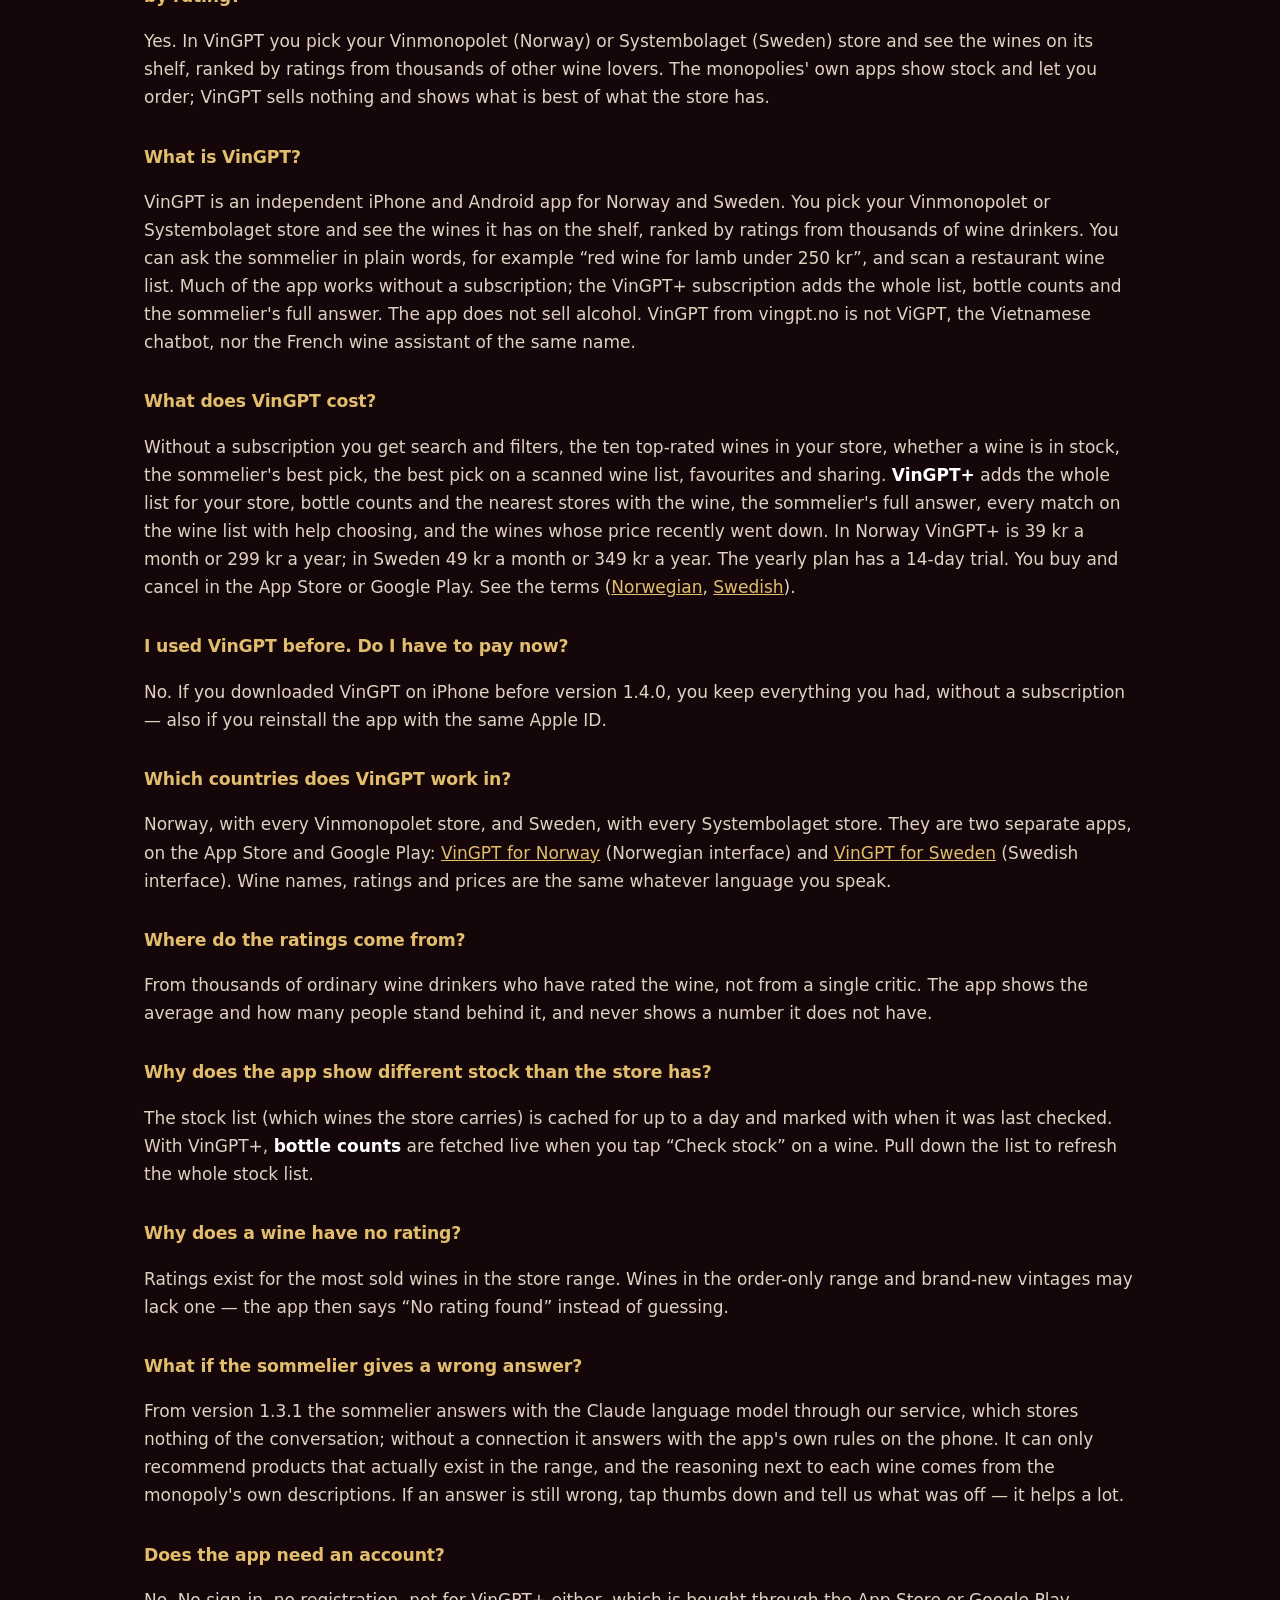
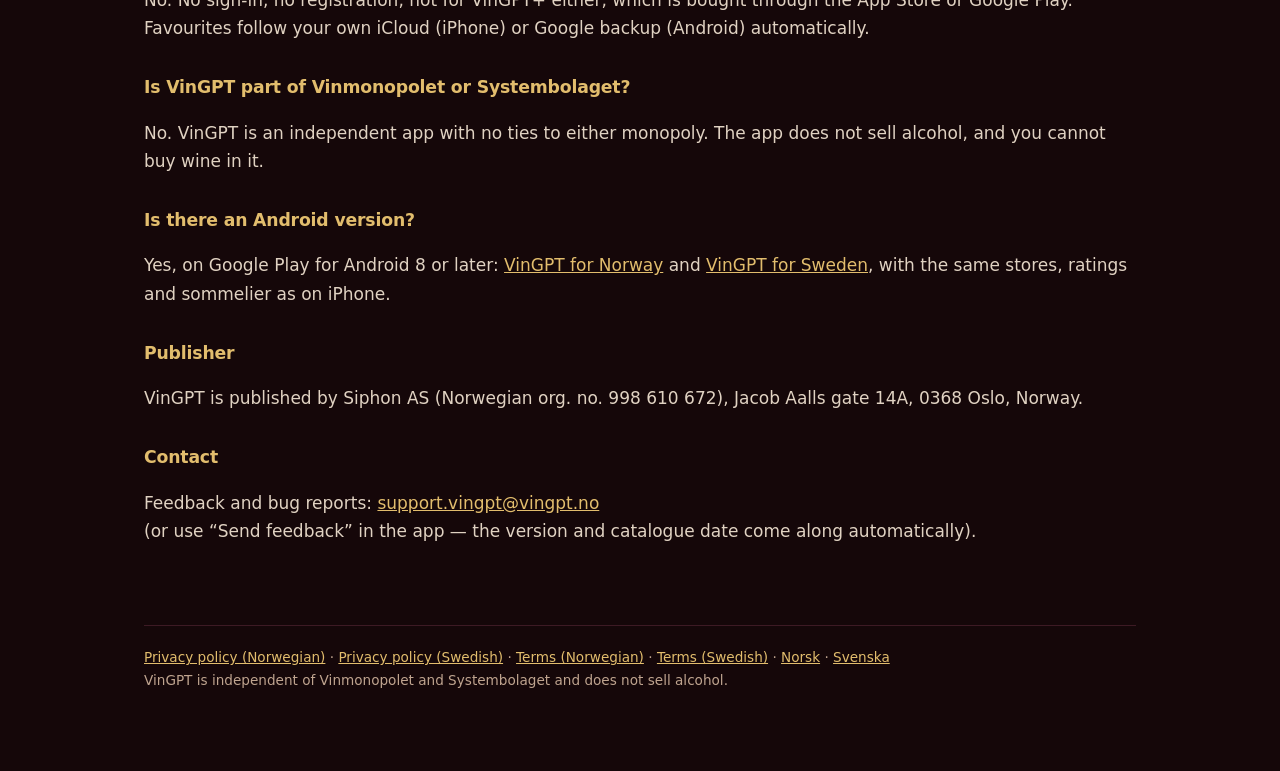
==== commit 3bc425c9: "Flett inn main (knappene på linje) Co-Authored-By: Claude Sonnet 5.5 <noreply@anthropic.com>" ====
--- a/en/index.html
+++ b/en/index.html
@@ -4,7 +4,7 @@
 <meta charset="utf-8">
 <meta name="viewport" content="width=device-width, initial-scale=1">
 <title>VinGPT – wine app for Vinmonopolet and Systembolaget</title>
-<meta name="description" content="Pick your Vinmonopolet or Systembolaget store and see the wines in stock ranked by ratings from thousands of wine lovers. iPhone app.">
+<meta name="description" content="Pick your Vinmonopolet or Systembolaget store and see the wines in stock ranked by ratings from thousands of wine lovers. iPhone and Android.">
 <link rel="canonical" href="https://vingpt.no/en/">
 <meta name="msvalidate.01" content="C880A6B9B083777A271F7337E14B123C">
 <link rel="alternate" hreflang="nb" href="https://vingpt.no/">
@@ -29,8 +29,8 @@
 <script src="/besok.js" defer></script>
 <script type="application/ld+json">{"@context": "https://schema.org", "@type": "Organization", "@id": "https://vingpt.no/#utgiver", "name": "Siphon AS", "url": "https://vingpt.no/", "logo": "https://vingpt.no/ikon-512.png", "email": "support.vingpt@vingpt.no", "address": {"@type": "PostalAddress", "streetAddress": "Jacob Aalls gate 14A", "postalCode": "0368", "addressLocality": "Oslo", "addressCountry": "NO"}, "sameAs": ["https://virksomhet.brreg.no/nb/oppslag/enheter/998610672"]}</script>
 <script type="application/ld+json">{"@context": "https://schema.org", "@type": "WebSite", "@id": "https://vingpt.no/#nettsted", "name": "VinGPT", "url": "https://vingpt.no/", "inLanguage": ["nb", "sv", "en"], "publisher": {"@id": "https://vingpt.no/#utgiver"}}</script>
-<script type="application/ld+json">{"@context": "https://schema.org", "@type": "MobileApplication", "@id": "https://vingpt.no/en/#app", "name": "VinGPT", "alternateName": "VinGPT", "operatingSystem": "iOS 17", "applicationCategory": "LifestyleApplication", "inLanguage": "en", "url": "https://vingpt.no/en/", "installUrl": "https://apps.apple.com/no/app/id6796675360?pt=129246957&ct=nettside&mt=8", "description": "Pick your Vinmonopolet or Systembolaget store and see the wines in stock ranked by ratings from thousands of wine lovers. iPhone app.", "countriesSupported": "NO, SE", "image": "https://vingpt.no/godvin/kort.jpg", "publisher": {"@id": "https://vingpt.no/#utgiver"}, "sameAs": ["https://apps.apple.com/no/app/id6796675360", "https://apps.apple.com/se/app/id6821568888"]}</script>
-<script type="application/ld+json">{"@context": "https://schema.org", "@type": "FAQPage", "inLanguage": "en", "mainEntity": [{"@type": "Question", "name": "Is there an app that shows which wines my Vinmonopolet or Systembolaget store has in stock, ranked by rating?", "acceptedAnswer": {"@type": "Answer", "text": "Yes. In VinGPT you pick your Vinmonopolet (Norway) or Systembolaget (Sweden) store and see the wines on its shelf, ranked by ratings from thousands of other wine lovers. The monopolies' own apps show stock and let you order; VinGPT sells nothing and shows what is best of what the store has."}}, {"@type": "Question", "name": "What is VinGPT?", "acceptedAnswer": {"@type": "Answer", "text": "VinGPT is an independent iPhone app for Norway and Sweden. You pick your Vinmonopolet or Systembolaget store and see the wines it has on the shelf, ranked by ratings from thousands of wine drinkers. You can ask the sommelier in plain words, for example “red wine for lamb under 250 kr”, and scan a restaurant wine list. Much of the app works without a subscription; the VinGPT+ subscription adds the whole list, bottle counts and the sommelier's full answer. The app does not sell alcohol. VinGPT from vingpt.no is not ViGPT, the Vietnamese chatbot, nor the French wine assistant of the same name."}}, {"@type": "Question", "name": "What does VinGPT cost?", "acceptedAnswer": {"@type": "Answer", "text": "Without a subscription you get search and filters, the ten top-rated wines in your store, whether a wine is in stock, the sommelier's best pick, the best pick on a scanned wine list, favourites and sharing. VinGPT+ adds the whole list for your store, bottle counts and the nearest stores with the wine, the sommelier's full answer, every match on the wine list with help choosing, and the wines whose price recently went down. In Norway VinGPT+ is 39 kr a month or 299 kr a year; in Sweden 49 kr a month or 349 kr a year. The yearly plan has a 14-day trial. You buy and cancel in the App Store. See the terms (Norwegian, Swedish)."}}, {"@type": "Question", "name": "I used VinGPT before. Do I have to pay now?", "acceptedAnswer": {"@type": "Answer", "text": "No. If you downloaded VinGPT on iPhone before version 1.4.0, you keep everything you had, without a subscription — also if you reinstall the app with the same Apple ID."}}, {"@type": "Question", "name": "Which countries does VinGPT work in?", "acceptedAnswer": {"@type": "Answer", "text": "Norway, with every Vinmonopolet store, and Sweden, with every Systembolaget store. They are two separate apps on the App Store: VinGPT for Norway (Norwegian interface) and VinGPT for Sweden (Swedish interface). Wine names, ratings and prices are the same whatever language you speak."}}, {"@type": "Question", "name": "Where do the ratings come from?", "acceptedAnswer": {"@type": "Answer", "text": "From thousands of ordinary wine drinkers who have rated the wine, not from a single critic. The app shows the average and how many people stand behind it, and never shows a number it does not have."}}, {"@type": "Question", "name": "Why does the app show different stock than the store has?", "acceptedAnswer": {"@type": "Answer", "text": "The stock list (which wines the store carries) is cached for up to a day and marked with when it was last checked. With VinGPT+, bottle counts are fetched live when you tap “Check stock” on a wine. Pull down the list to refresh the whole stock list."}}, {"@type": "Question", "name": "Why does a wine have no rating?", "acceptedAnswer": {"@type": "Answer", "text": "Ratings exist for the most sold wines in the store range. Wines in the order-only range and brand-new vintages may lack one — the app then says “No rating found” instead of guessing."}}, {"@type": "Question", "name": "What if the sommelier gives a wrong answer?", "acceptedAnswer": {"@type": "Answer", "text": "From version 1.3.1 the sommelier answers with the Claude language model through our service, which stores nothing of the conversation; without a connection it answers with the app's own rules on the phone. It can only recommend products that actually exist in the range, and the reasoning next to each wine comes from the monopoly's own descriptions. If an answer is still wrong, tap thumbs down and tell us what was off — it helps a lot."}}, {"@type": "Question", "name": "Does the app need an account?", "acceptedAnswer": {"@type": "Answer", "text": "No. No sign-in, no registration, not for VinGPT+ either, which is bought through the App Store. Favourites follow your own iCloud automatically."}}, {"@type": "Question", "name": "Is VinGPT part of Vinmonopolet or Systembolaget?", "acceptedAnswer": {"@type": "Answer", "text": "No. VinGPT is an independent app with no ties to either monopoly. The app does not sell alcohol, and you cannot buy wine in it."}}, {"@type": "Question", "name": "Is there an Android version?", "acceptedAnswer": {"@type": "Answer", "text": "Not yet, iPhone only. Want it on Android? Tell us by email and we will let you know if it happens. It also helps us see whether it is worth building."}}]}</script>
+<script type="application/ld+json">{"@context": "https://schema.org", "@type": "MobileApplication", "@id": "https://vingpt.no/en/#app", "name": "VinGPT", "alternateName": "VinGPT", "operatingSystem": "iOS 17, Android 8", "applicationCategory": "LifestyleApplication", "inLanguage": "en", "url": "https://vingpt.no/en/", "installUrl": "https://apps.apple.com/no/app/id6796675360?pt=129246957&ct=nettside&mt=8", "description": "Pick your Vinmonopolet or Systembolaget store and see the wines in stock ranked by ratings from thousands of wine lovers. iPhone and Android.", "countriesSupported": "NO, SE", "image": "https://vingpt.no/godvin/kort.jpg", "publisher": {"@id": "https://vingpt.no/#utgiver"}, "sameAs": ["https://apps.apple.com/no/app/id6796675360", "https://apps.apple.com/se/app/id6821568888", "https://play.google.com/store/apps/details?id=no.vingpt.app", "https://play.google.com/store/apps/details?id=se.vingpt.app"]}</script>
+<script type="application/ld+json">{"@context": "https://schema.org", "@type": "FAQPage", "inLanguage": "en", "mainEntity": [{"@type": "Question", "name": "Is there an app that shows which wines my Vinmonopolet or Systembolaget store has in stock, ranked by rating?", "acceptedAnswer": {"@type": "Answer", "text": "Yes. In VinGPT you pick your Vinmonopolet (Norway) or Systembolaget (Sweden) store and see the wines on its shelf, ranked by ratings from thousands of other wine lovers. The monopolies' own apps show stock and let you order; VinGPT sells nothing and shows what is best of what the store has."}}, {"@type": "Question", "name": "What is VinGPT?", "acceptedAnswer": {"@type": "Answer", "text": "VinGPT is an independent iPhone and Android app for Norway and Sweden. You pick your Vinmonopolet or Systembolaget store and see the wines it has on the shelf, ranked by ratings from thousands of wine drinkers. You can ask the sommelier in plain words, for example “red wine for lamb under 250 kr”, and scan a restaurant wine list. Much of the app works without a subscription; the VinGPT+ subscription adds the whole list, bottle counts and the sommelier's full answer. The app does not sell alcohol. VinGPT from vingpt.no is not ViGPT, the Vietnamese chatbot, nor the French wine assistant of the same name."}}, {"@type": "Question", "name": "What does VinGPT cost?", "acceptedAnswer": {"@type": "Answer", "text": "Without a subscription you get search and filters, the ten top-rated wines in your store, whether a wine is in stock, the sommelier's best pick, the best pick on a scanned wine list, favourites and sharing. VinGPT+ adds the whole list for your store, bottle counts and the nearest stores with the wine, the sommelier's full answer, every match on the wine list with help choosing, and the wines whose price recently went down. In Norway VinGPT+ is 39 kr a month or 299 kr a year; in Sweden 49 kr a month or 349 kr a year. The yearly plan has a 14-day trial. You buy and cancel in the App Store or Google Play. See the terms (Norwegian, Swedish)."}}, {"@type": "Question", "name": "I used VinGPT before. Do I have to pay now?", "acceptedAnswer": {"@type": "Answer", "text": "No. If you downloaded VinGPT on iPhone before version 1.4.0, you keep everything you had, without a subscription — also if you reinstall the app with the same Apple ID."}}, {"@type": "Question", "name": "Which countries does VinGPT work in?", "acceptedAnswer": {"@type": "Answer", "text": "Norway, with every Vinmonopolet store, and Sweden, with every Systembolaget store. They are two separate apps, on the App Store and Google Play: VinGPT for Norway (Norwegian interface) and VinGPT for Sweden (Swedish interface). Wine names, ratings and prices are the same whatever language you speak."}}, {"@type": "Question", "name": "Where do the ratings come from?", "acceptedAnswer": {"@type": "Answer", "text": "From thousands of ordinary wine drinkers who have rated the wine, not from a single critic. The app shows the average and how many people stand behind it, and never shows a number it does not have."}}, {"@type": "Question", "name": "Why does the app show different stock than the store has?", "acceptedAnswer": {"@type": "Answer", "text": "The stock list (which wines the store carries) is cached for up to a day and marked with when it was last checked. With VinGPT+, bottle counts are fetched live when you tap “Check stock” on a wine. Pull down the list to refresh the whole stock list."}}, {"@type": "Question", "name": "Why does a wine have no rating?", "acceptedAnswer": {"@type": "Answer", "text": "Ratings exist for the most sold wines in the store range. Wines in the order-only range and brand-new vintages may lack one — the app then says “No rating found” instead of guessing."}}, {"@type": "Question", "name": "What if the sommelier gives a wrong answer?", "acceptedAnswer": {"@type": "Answer", "text": "From version 1.3.1 the sommelier answers with the Claude language model through our service, which stores nothing of the conversation; without a connection it answers with the app's own rules on the phone. It can only recommend products that actually exist in the range, and the reasoning next to each wine comes from the monopoly's own descriptions. If an answer is still wrong, tap thumbs down and tell us what was off — it helps a lot."}}, {"@type": "Question", "name": "Does the app need an account?", "acceptedAnswer": {"@type": "Answer", "text": "No. No sign-in, no registration, not for VinGPT+ either, which is bought through the App Store or Google Play. Favourites follow your own iCloud (iPhone) or Google backup (Android) automatically."}}, {"@type": "Question", "name": "Is VinGPT part of Vinmonopolet or Systembolaget?", "acceptedAnswer": {"@type": "Answer", "text": "No. VinGPT is an independent app with no ties to either monopoly. The app does not sell alcohol, and you cannot buy wine in it."}}, {"@type": "Question", "name": "Is there an Android version?", "acceptedAnswer": {"@type": "Answer", "text": "Yes, on Google Play for Android 8 or later: VinGPT for Norway and VinGPT for Sweden, with the same stores, ratings and sommelier as on iPhone."}}]}</script>
 </head>
 <body>
 <main>
@@ -44,8 +44,8 @@
 <div>
 <h1 class="lofte">What is the best wine <em>your local store</em> has in stock?</h1>
 <p>Pick your Vinmonopolet store in Norway or Systembolaget store in Sweden and see the top-rated wines on the shelf, ranked by ratings from thousands of other wine lovers. Ask in plain language: “red wine for lamb under 250 kr”. At the restaurant: photograph the wine list.</p>
-<div class="knapper"><a class="appstore" href="https://apps.apple.com/no/app/id6796675360?pt=129246957&amp;ct=nettside&amp;mt=8"><svg viewBox="0 0 24 24" fill="currentColor"><path d="M16.4 12.6c0-2.4 2-3.6 2.1-3.7-1.1-1.7-2.9-1.9-3.5-1.9-1.5-.2-2.9.9-3.7.9-.8 0-1.9-.9-3.2-.8-1.6 0-3.1 1-4 2.4-1.7 3-.4 7.3 1.2 9.7.8 1.2 1.8 2.5 3 2.4 1.2 0 1.7-.8 3.2-.8s1.9.8 3.2.8 2.1-1.2 2.9-2.4c.9-1.4 1.3-2.7 1.3-2.8 0 0-2.5-1-2.5-3.8zM14 5.4c.7-.8 1.1-1.9 1-3-1 0-2.1.7-2.8 1.5-.6.7-1.2 1.8-1 2.9 1.1.1 2.2-.6 2.8-1.4z"/></svg>Get it on the App Store</a></div>
-<p class="krav">iPhone with iOS 17 or later · the sommelier answers online, with on-device rules as backup · app interface in Norwegian (Norway) or Swedish (Sweden) · <a href="mailto:support.vingpt@vingpt.no?subject=VinGPT%20on%20Android&amp;body=Let%20me%20know%20if%20VinGPT%20comes%20to%20Android.">Android? Tell us</a></p>
+<div class="knapper"><a class="appstore" href="https://apps.apple.com/no/app/id6796675360?pt=129246957&amp;ct=nettside&amp;mt=8"><svg viewBox="0 0 24 24" fill="currentColor"><path d="M16.4 12.6c0-2.4 2-3.6 2.1-3.7-1.1-1.7-2.9-1.9-3.5-1.9-1.5-.2-2.9.9-3.7.9-.8 0-1.9-.9-3.2-.8-1.6 0-3.1 1-4 2.4-1.7 3-.4 7.3 1.2 9.7.8 1.2 1.8 2.5 3 2.4 1.2 0 1.7-.8 3.2-.8s1.9.8 3.2.8 2.1-1.2 2.9-2.4c.9-1.4 1.3-2.7 1.3-2.8 0 0-2.5-1-2.5-3.8zM14 5.4c.7-.8 1.1-1.9 1-3-1 0-2.1.7-2.8 1.5-.6.7-1.2 1.8-1 2.9 1.1.1 2.2-.6 2.8-1.4z"/></svg>Get it on the App Store</a><a class="appstore play" href="https://play.google.com/store/apps/details?id=no.vingpt.app&amp;referrer=utm_source%3Dnettside"><svg viewBox="0 0 24 24" fill="currentColor" aria-hidden="true"><path d="M6 3.6v16.8a1 1 0 0 0 1.5.86l13.6-8.4a1 1 0 0 0 0-1.72L7.5 2.74A1 1 0 0 0 6 3.6z"/></svg>Get it on Google Play</a></div>
+<p class="krav">iPhone with iOS 17 or later · Android 8 or later · the sommelier answers online · app interface in Norwegian (Norway) or Swedish (Sweden)</p>
 <ul class="merker"><li>Your store, ranked</li><li>Stock at your store</li><li>Ask the sommelier</li><li>Independent of the monopolies</li><li>Norway and Sweden</li></ul>
 </div>
 <div class="telefon"><div class="skjermer"><img src="../bilder/no/1-utforsk.jpg" width="600" height="1303" alt="Home screen: red wines under 300 kr on the shelf of your store, ranked by rating" data-tekst="Your store&#x27;s shelf, ranked" class="aktiv"><img src="../bilder/no/4-sommelier.jpg" width="600" height="1303" alt="The sommelier answers with wines your store has in stock" data-tekst="Ask the sommelier about the food" loading="lazy"><img src="../bilder/no/3-vinkart.jpg" width="600" height="1303" alt="A photographed wine list, ranked" data-tekst="Scan the restaurant wine list" loading="lazy"><img src="../bilder/no/2-vinkort.jpg" width="600" height="1303" alt="Wine card with rating, price and bottles in stock" data-tekst="Rating, price and stock per bottle" loading="lazy"><img src="../bilder/no/5-alkoholfritt.jpg" width="600" height="1303" alt="Alcohol-free wines ranked" data-tekst="Alcohol-free, sorted by colour" loading="lazy"><img src="../bilder/no/6-butikk.jpg" width="600" height="1303" alt="The store picker" data-tekst="Pick your store" loading="lazy"></div><p class="bildetekst" aria-live="polite">Your store&#x27;s shelf, ranked</p><div class="prikker"><button type="button" data-i="0" aria-label="Your store&#x27;s shelf, ranked" class="aktiv"></button><button type="button" data-i="1" aria-label="Ask the sommelier about the food"></button><button type="button" data-i="2" aria-label="Scan the restaurant wine list"></button><button type="button" data-i="3" aria-label="Rating, price and stock per bottle"></button><button type="button" data-i="4" aria-label="Alcohol-free, sorted by colour"></button><button type="button" data-i="5" aria-label="Pick your store"></button></div></div>
@@ -79,7 +79,7 @@
 <section class="band">
 <p class="lofte">Next time you are at the store</p>
 <p>Open the app, pick the store, see what is best on the shelf.</p>
-<div class="knapper"><a class="appstore" href="https://apps.apple.com/no/app/id6796675360?pt=129246957&amp;ct=nettside&amp;mt=8"><svg viewBox="0 0 24 24" fill="currentColor"><path d="M16.4 12.6c0-2.4 2-3.6 2.1-3.7-1.1-1.7-2.9-1.9-3.5-1.9-1.5-.2-2.9.9-3.7.9-.8 0-1.9-.9-3.2-.8-1.6 0-3.1 1-4 2.4-1.7 3-.4 7.3 1.2 9.7.8 1.2 1.8 2.5 3 2.4 1.2 0 1.7-.8 3.2-.8s1.9.8 3.2.8 2.1-1.2 2.9-2.4c.9-1.4 1.3-2.7 1.3-2.8 0 0-2.5-1-2.5-3.8zM14 5.4c.7-.8 1.1-1.9 1-3-1 0-2.1.7-2.8 1.5-.6.7-1.2 1.8-1 2.9 1.1.1 2.2-.6 2.8-1.4z"/></svg>Get it on the App Store</a></div>
+<div class="knapper"><a class="appstore" href="https://apps.apple.com/no/app/id6796675360?pt=129246957&amp;ct=nettside&amp;mt=8"><svg viewBox="0 0 24 24" fill="currentColor"><path d="M16.4 12.6c0-2.4 2-3.6 2.1-3.7-1.1-1.7-2.9-1.9-3.5-1.9-1.5-.2-2.9.9-3.7.9-.8 0-1.9-.9-3.2-.8-1.6 0-3.1 1-4 2.4-1.7 3-.4 7.3 1.2 9.7.8 1.2 1.8 2.5 3 2.4 1.2 0 1.7-.8 3.2-.8s1.9.8 3.2.8 2.1-1.2 2.9-2.4c.9-1.4 1.3-2.7 1.3-2.8 0 0-2.5-1-2.5-3.8zM14 5.4c.7-.8 1.1-1.9 1-3-1 0-2.1.7-2.8 1.5-.6.7-1.2 1.8-1 2.9 1.1.1 2.2-.6 2.8-1.4z"/></svg>Get it on the App Store</a><a class="appstore play" href="https://play.google.com/store/apps/details?id=no.vingpt.app&amp;referrer=utm_source%3Dnettside"><svg viewBox="0 0 24 24" fill="currentColor" aria-hidden="true"><path d="M6 3.6v16.8a1 1 0 0 0 1.5.86l13.6-8.4a1 1 0 0 0 0-1.72L7.5 2.74A1 1 0 0 0 6 3.6z"/></svg>Get it on Google Play</a></div>
 </section>
 
 <section id="faq" class="faq">
@@ -87,13 +87,13 @@
 <h3>Is there an app that shows which wines my Vinmonopolet or Systembolaget store has in stock, ranked by rating?</h3>
 <p>Yes. In VinGPT you pick your Vinmonopolet (Norway) or Systembolaget (Sweden) store and see the wines on its shelf, ranked by ratings from thousands of other wine lovers. The monopolies' own apps show stock and let you order; VinGPT sells nothing and shows what is best of what the store has.</p>
 <h3>What is VinGPT?</h3>
-<p>VinGPT is an independent iPhone app for Norway and Sweden. You pick your Vinmonopolet or Systembolaget store and see the wines it has on the shelf, ranked by ratings from thousands of wine drinkers. You can ask the sommelier in plain words, for example “red wine for lamb under 250 kr”, and scan a restaurant wine list. Much of the app works without a subscription; the VinGPT+ subscription adds the whole list, bottle counts and the sommelier's full answer. The app does not sell alcohol. VinGPT from vingpt.no is not ViGPT, the Vietnamese chatbot, nor the French wine assistant of the same name.</p>
+<p>VinGPT is an independent iPhone and Android app for Norway and Sweden. You pick your Vinmonopolet or Systembolaget store and see the wines it has on the shelf, ranked by ratings from thousands of wine drinkers. You can ask the sommelier in plain words, for example “red wine for lamb under 250 kr”, and scan a restaurant wine list. Much of the app works without a subscription; the VinGPT+ subscription adds the whole list, bottle counts and the sommelier's full answer. The app does not sell alcohol. VinGPT from vingpt.no is not ViGPT, the Vietnamese chatbot, nor the French wine assistant of the same name.</p>
 <h3>What does VinGPT cost?</h3>
-<p>Without a subscription you get search and filters, the ten top-rated wines in your store, whether a wine is in stock, the sommelier's best pick, the best pick on a scanned wine list, favourites and sharing. <strong>VinGPT+</strong> adds the whole list for your store, bottle counts and the nearest stores with the wine, the sommelier's full answer, every match on the wine list with help choosing, and the wines whose price recently went down. In Norway VinGPT+ is 39 kr a month or 299 kr a year; in Sweden 49 kr a month or 349 kr a year. The yearly plan has a 14-day trial. You buy and cancel in the App Store. See the terms (<a href="../vilkar/">Norwegian</a>, <a href="../sv/villkor/">Swedish</a>).</p>
+<p>Without a subscription you get search and filters, the ten top-rated wines in your store, whether a wine is in stock, the sommelier's best pick, the best pick on a scanned wine list, favourites and sharing. <strong>VinGPT+</strong> adds the whole list for your store, bottle counts and the nearest stores with the wine, the sommelier's full answer, every match on the wine list with help choosing, and the wines whose price recently went down. In Norway VinGPT+ is 39 kr a month or 299 kr a year; in Sweden 49 kr a month or 349 kr a year. The yearly plan has a 14-day trial. You buy and cancel in the App Store or Google Play. See the terms (<a href="../vilkar/">Norwegian</a>, <a href="../sv/villkor/">Swedish</a>).</p>
 <h3>I used VinGPT before. Do I have to pay now?</h3>
 <p>No. If you downloaded VinGPT on iPhone before version 1.4.0, you keep everything you had, without a subscription — also if you reinstall the app with the same Apple ID.</p>
 <h3>Which countries does VinGPT work in?</h3>
-<p>Norway, with every Vinmonopolet store, and Sweden, with every Systembolaget store. They are two separate apps on the App Store: <a href="https://apps.apple.com/no/app/id6796675360?pt=129246957&ct=nettside&mt=8">VinGPT for Norway</a> (Norwegian interface) and <a href="https://apps.apple.com/se/app/id6821568888?pt=129246957&ct=nettside&mt=8">VinGPT for Sweden</a> (Swedish interface). Wine names, ratings and prices are the same whatever language you speak.</p>
+<p>Norway, with every Vinmonopolet store, and Sweden, with every Systembolaget store. They are two separate apps, on the App Store and Google Play: <a href="https://apps.apple.com/no/app/id6796675360?pt=129246957&ct=nettside&mt=8">VinGPT for Norway</a> (Norwegian interface) and <a href="https://apps.apple.com/se/app/id6821568888?pt=129246957&ct=nettside&mt=8">VinGPT for Sweden</a> (Swedish interface). Wine names, ratings and prices are the same whatever language you speak.</p>
 <h3>Where do the ratings come from?</h3>
 <p>From thousands of ordinary wine drinkers who have rated the wine, not from a single critic. The app shows the average and how many people stand behind it, and never shows a number it does not have.</p>
 <h3>Why does the app show different stock than the store has?</h3>
@@ -103,11 +103,11 @@
 <h3>What if the sommelier gives a wrong answer?</h3>
 <p>From version 1.3.1 the sommelier answers with the Claude language model through our service, which stores nothing of the conversation; without a connection it answers with the app's own rules on the phone. It can only recommend products that actually exist in the range, and the reasoning next to each wine comes from the monopoly's own descriptions. If an answer is still wrong, tap thumbs down and tell us what was off — it helps a lot.</p>
 <h3>Does the app need an account?</h3>
-<p>No. No sign-in, no registration, not for VinGPT+ either, which is bought through the App Store. Favourites follow your own iCloud automatically.</p>
+<p>No. No sign-in, no registration, not for VinGPT+ either, which is bought through the App Store or Google Play. Favourites follow your own iCloud (iPhone) or Google backup (Android) automatically.</p>
 <h3>Is VinGPT part of Vinmonopolet or Systembolaget?</h3>
 <p>No. VinGPT is an independent app with no ties to either monopoly. The app does not sell alcohol, and you cannot buy wine in it.</p>
 <h3>Is there an Android version?</h3>
-<p>Not yet, iPhone only. Want it on Android? <a href="mailto:support.vingpt@vingpt.no?subject=VinGPT%20on%20Android&amp;body=Let%20me%20know%20if%20VinGPT%20comes%20to%20Android.">Tell us by email</a> and we will let you know if it happens. It also helps us see whether it is worth building.</p>
+<p>Yes, on Google Play for Android 8 or later: <a href="https://play.google.com/store/apps/details?id=no.vingpt.app&referrer=utm_source%3Dnettside">VinGPT for Norway</a> and <a href="https://play.google.com/store/apps/details?id=se.vingpt.app&referrer=utm_source%3Dnettside">VinGPT for Sweden</a>, with the same stores, ratings and sommelier as on iPhone.</p>
 <h3>Publisher</h3>
 <p>VinGPT is published by Siphon AS (Norwegian org. no. 998 610 672), Jacob Aalls gate 14A, 0368 Oslo, Norway.</p>
 <h3>Contact</h3>
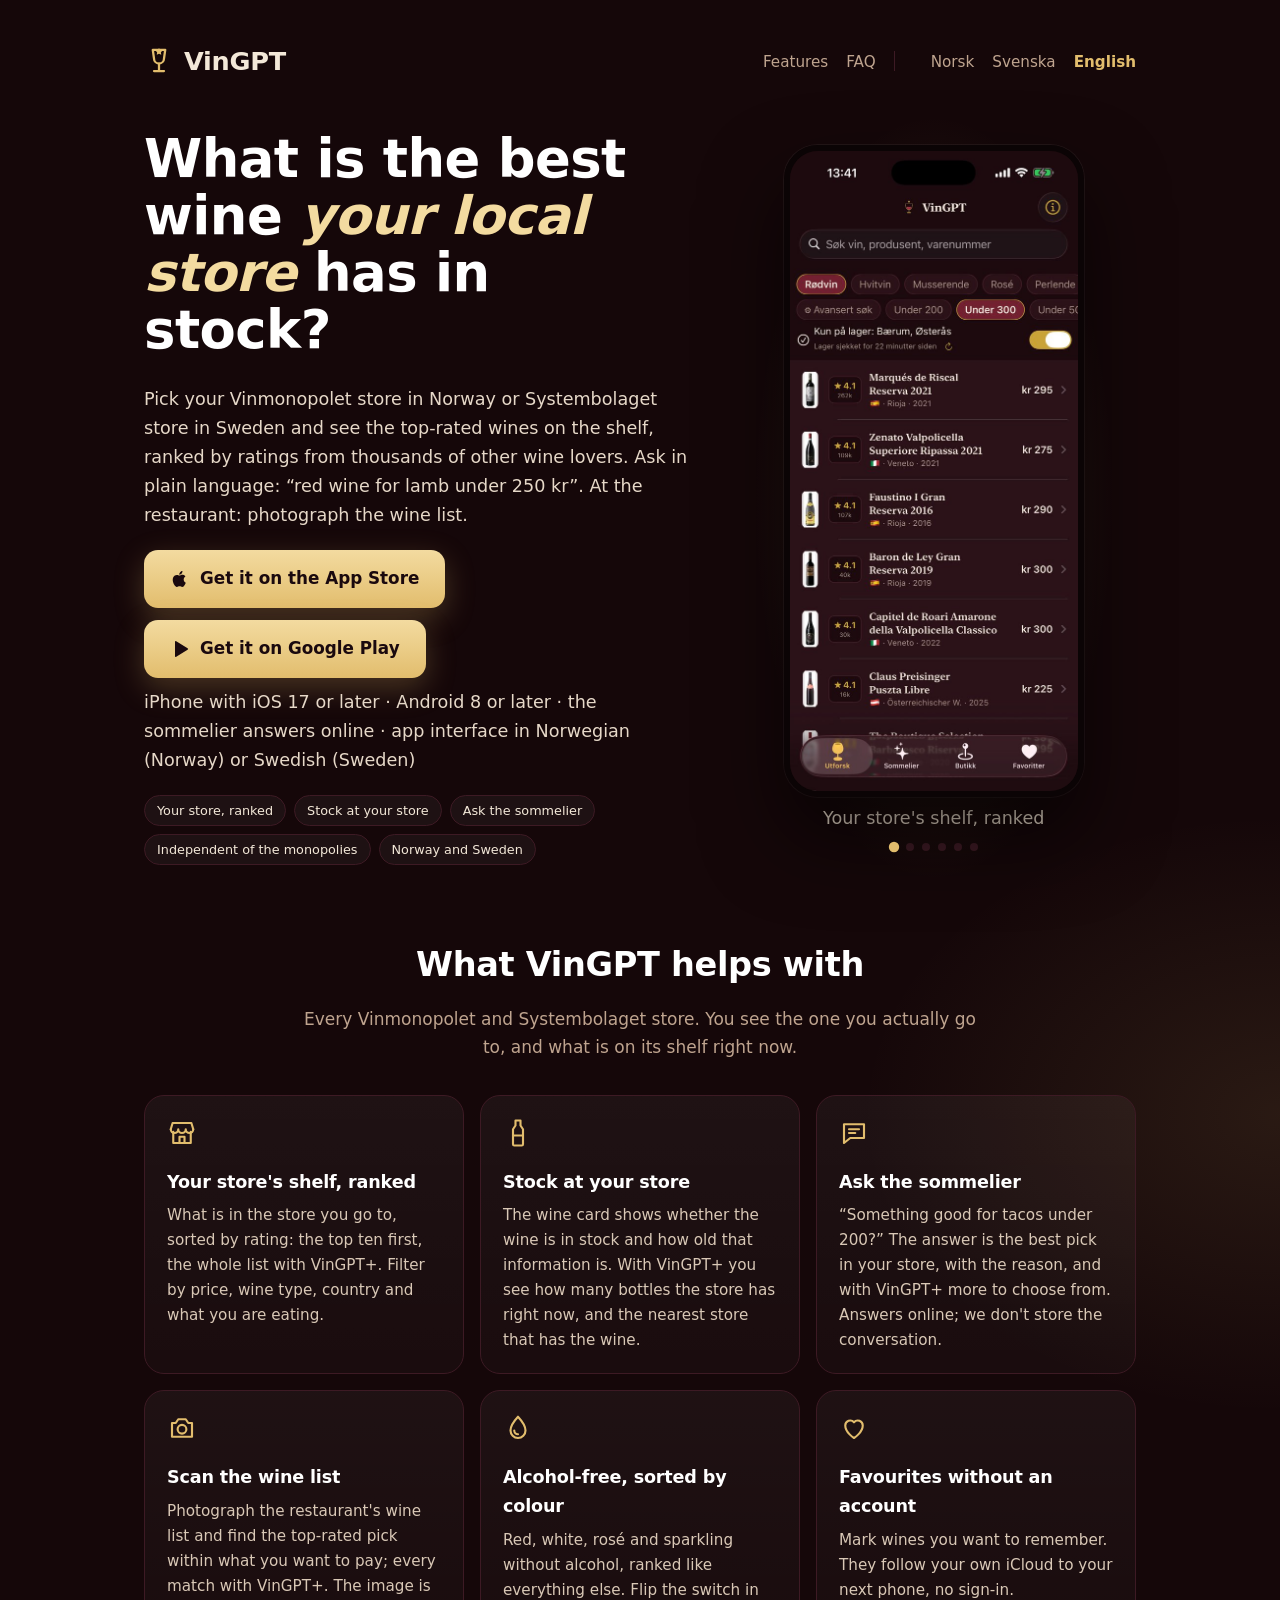
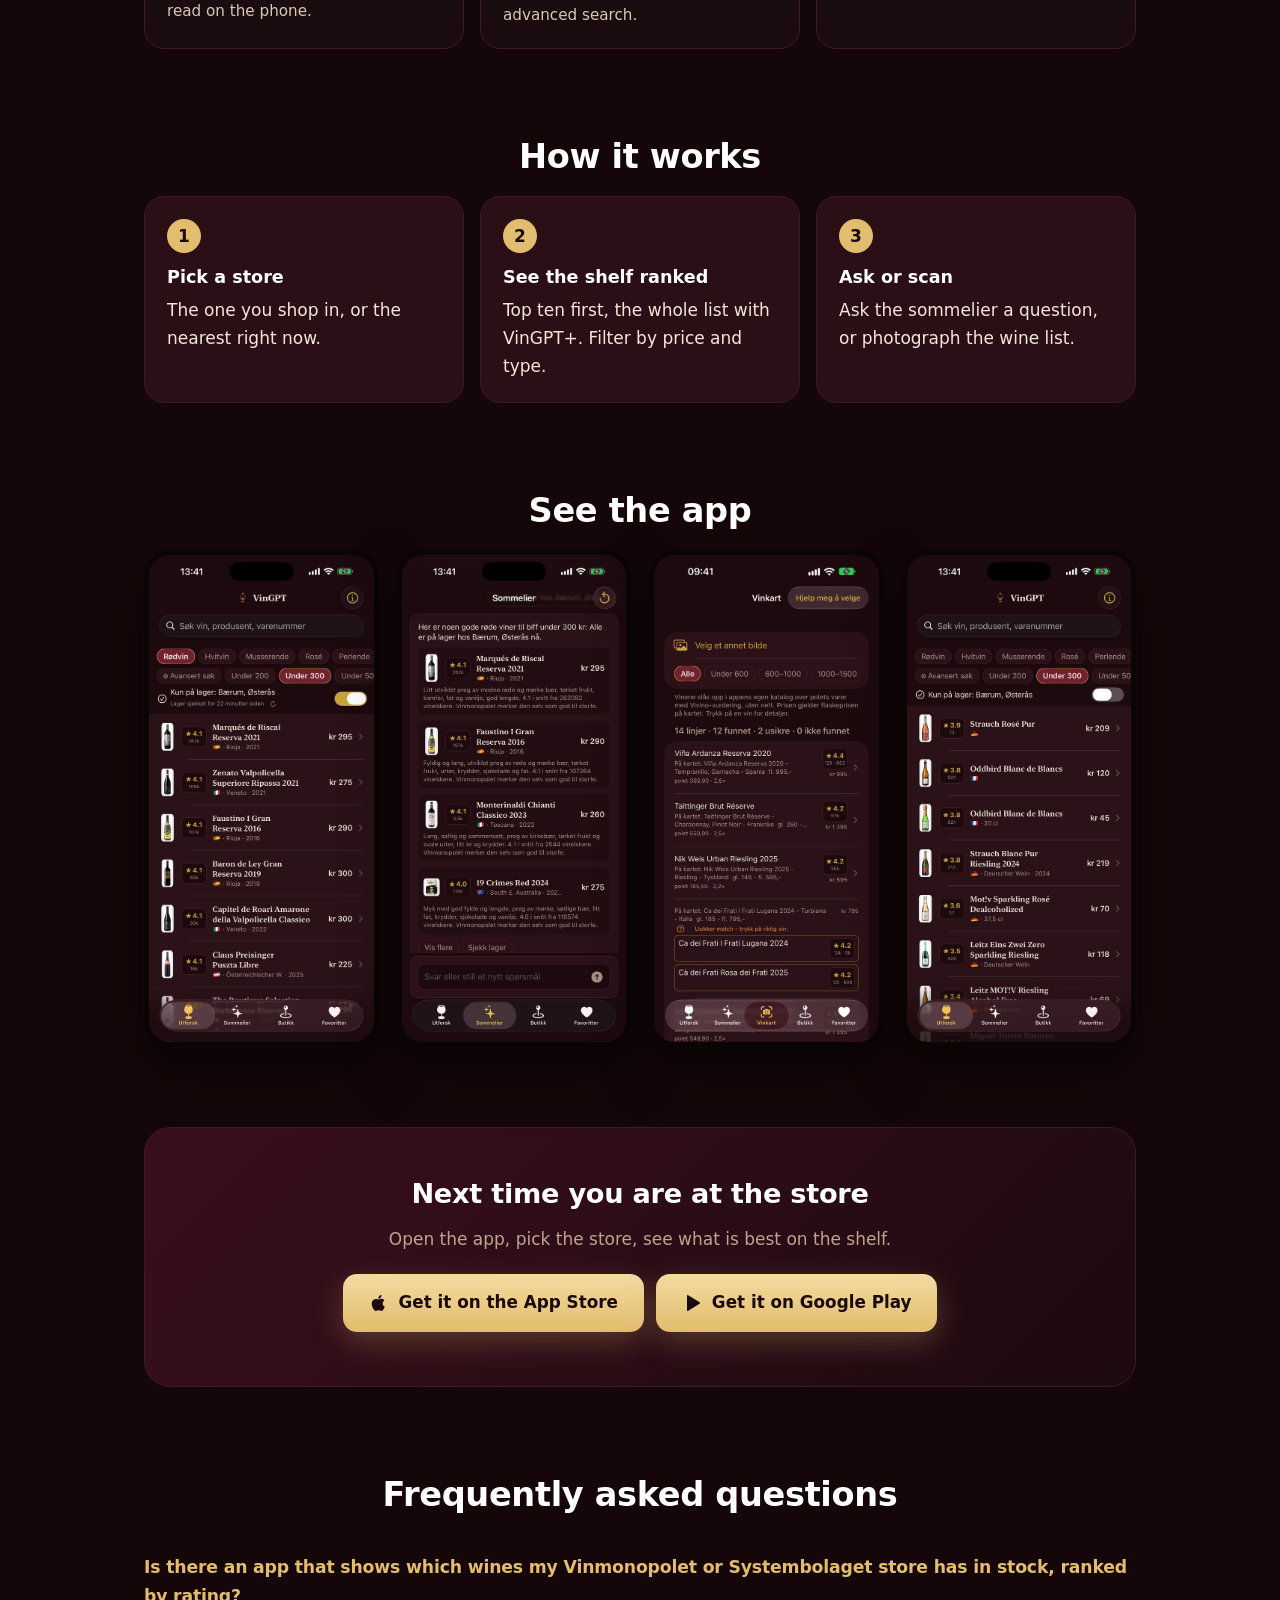
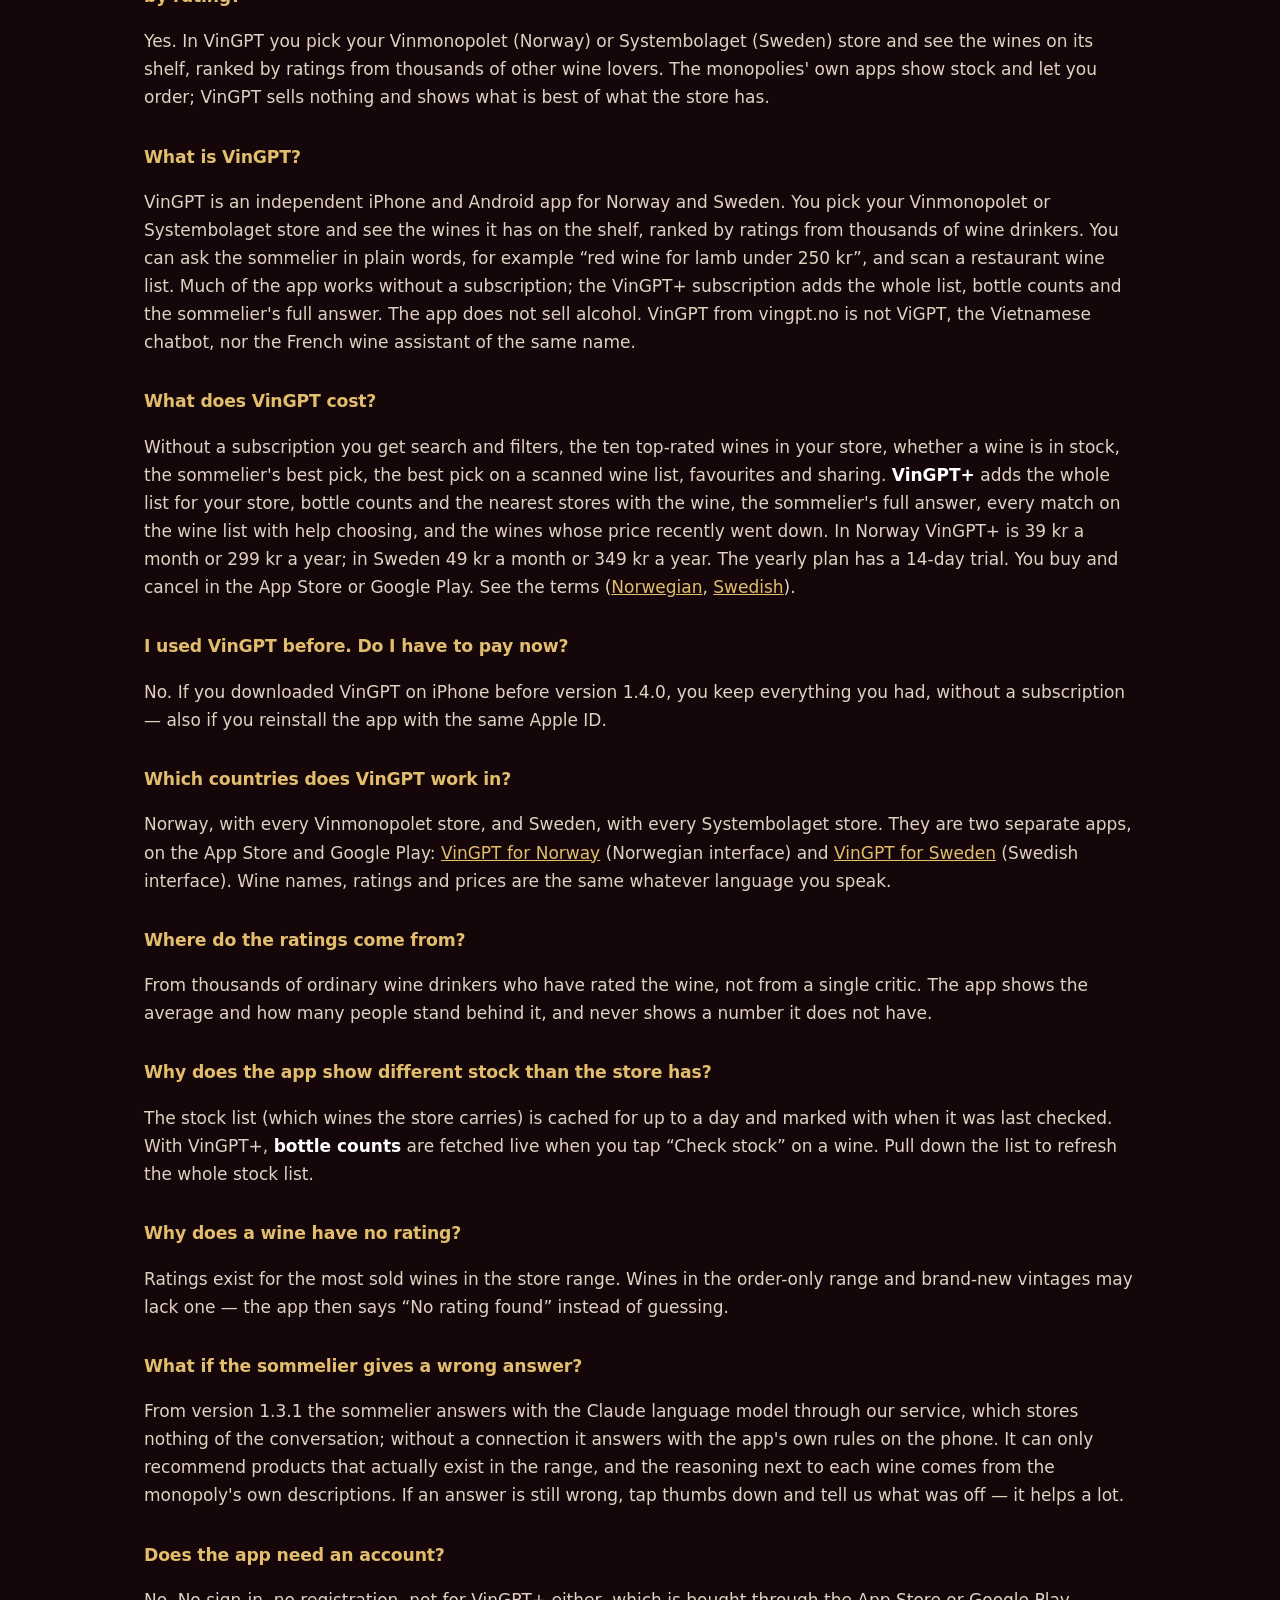
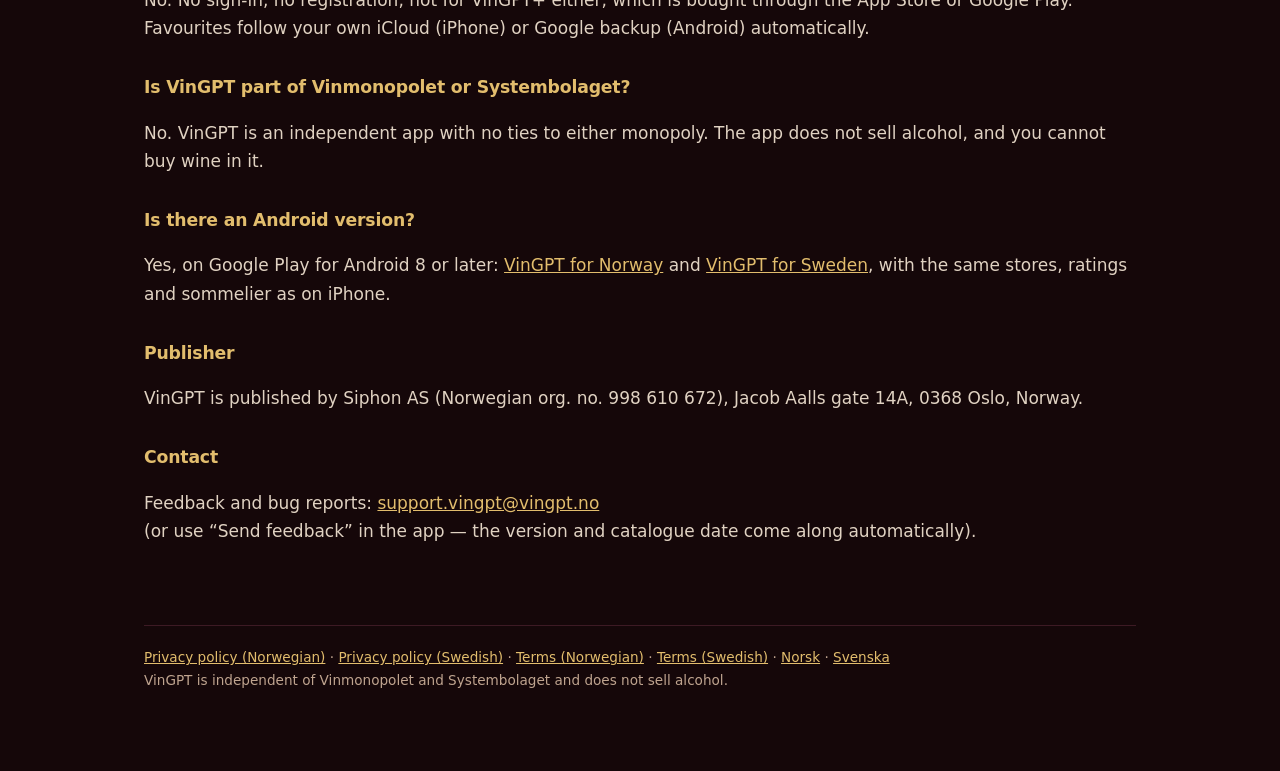
==== commit be3b9e41: "Funksjonsingressen: «Ikke hele Norge/Inte hela Sverige/Not the whole country» leste som at appen ikk" ====
--- a/en/index.html
+++ b/en/index.html
@@ -53,7 +53,7 @@
 
 <section id="funksjoner">
 <h2 class="seksjon">What VinGPT helps with</h2>
-<p class="ingress">Not the whole country. The store you actually go to, and what is on its shelf right now.</p>
+<p class="ingress">Every Vinmonopolet and Systembolaget store. You see the one you actually go to, and what is on its shelf right now.</p>
 <div class="kort">
 <div><svg viewBox="0 0 24 24" fill="none" stroke="currentColor" stroke-width="1.7" stroke-linecap="round" stroke-linejoin="round"><path d="M3 9l1.5-5h15L21 9"/><path d="M3 9a3 3 0 0 0 6 0 3 3 0 0 0 6 0 3 3 0 0 0 6 0"/><path d="M5 11v9h14v-9"/><path d="M10 20v-5h4v5"/></svg><h3>Your store's shelf, ranked</h3><p>What is in the store you go to, sorted by rating: the top ten first, the whole list with VinGPT+. Filter by price, wine type, country and what you are eating.</p></div><div><svg viewBox="0 0 24 24" fill="none" stroke="currentColor" stroke-width="1.7" stroke-linecap="round" stroke-linejoin="round"><path d="M10 2h4v4l2 3v12a1 1 0 0 1-1 1H9a1 1 0 0 1-1-1V9l2-3z"/><path d="M8 14h8"/></svg><h3>Stock at your store</h3><p>The wine card shows whether the wine is in stock and how old that information is. With VinGPT+ you see how many bottles the store has right now, and the nearest store that has the wine.</p></div><div><svg viewBox="0 0 24 24" fill="none" stroke="currentColor" stroke-width="1.7" stroke-linecap="round" stroke-linejoin="round"><path d="M4 5h16v11H9l-5 4z"/><path d="M8 9h8M8 12h5"/></svg><h3>Ask the sommelier</h3><p>“Something good for tacos under 200?” The answer is the best pick in your store, with the reason, and with VinGPT+ more to choose from. Answers online; we don't store the conversation.</p></div><div><svg viewBox="0 0 24 24" fill="none" stroke="currentColor" stroke-width="1.7" stroke-linecap="round" stroke-linejoin="round"><path d="M4 8h3l2-3h6l2 3h3v11H4z"/><circle cx="12" cy="13" r="3.5"/></svg><h3>Scan the wine list</h3><p>Photograph the restaurant's wine list and find the top-rated pick within what you want to pay; every match with VinGPT+. The image is read on the phone.</p></div><div><svg viewBox="0 0 24 24" fill="none" stroke="currentColor" stroke-width="1.7" stroke-linecap="round" stroke-linejoin="round"><path d="M12 3s6 6.5 6 11a6 6 0 0 1-12 0c0-4.5 6-11 6-11z"/><path d="M9 14a3 3 0 0 0 3 3"/></svg><h3>Alcohol-free, sorted by colour</h3><p>Red, white, rosé and sparkling without alcohol, ranked like everything else. Flip the switch in advanced search.</p></div><div><svg viewBox="0 0 24 24" fill="none" stroke="currentColor" stroke-width="1.7" stroke-linecap="round" stroke-linejoin="round"><path d="M12 20s-7-4.4-7-10a4 4 0 0 1 7-2.6A4 4 0 0 1 19 10c0 5.6-7 10-7 10z"/></svg><h3>Favourites without an account</h3><p>Mark wines you want to remember. They follow your own iCloud to your next phone, no sign-in.</p></div>
 </div>
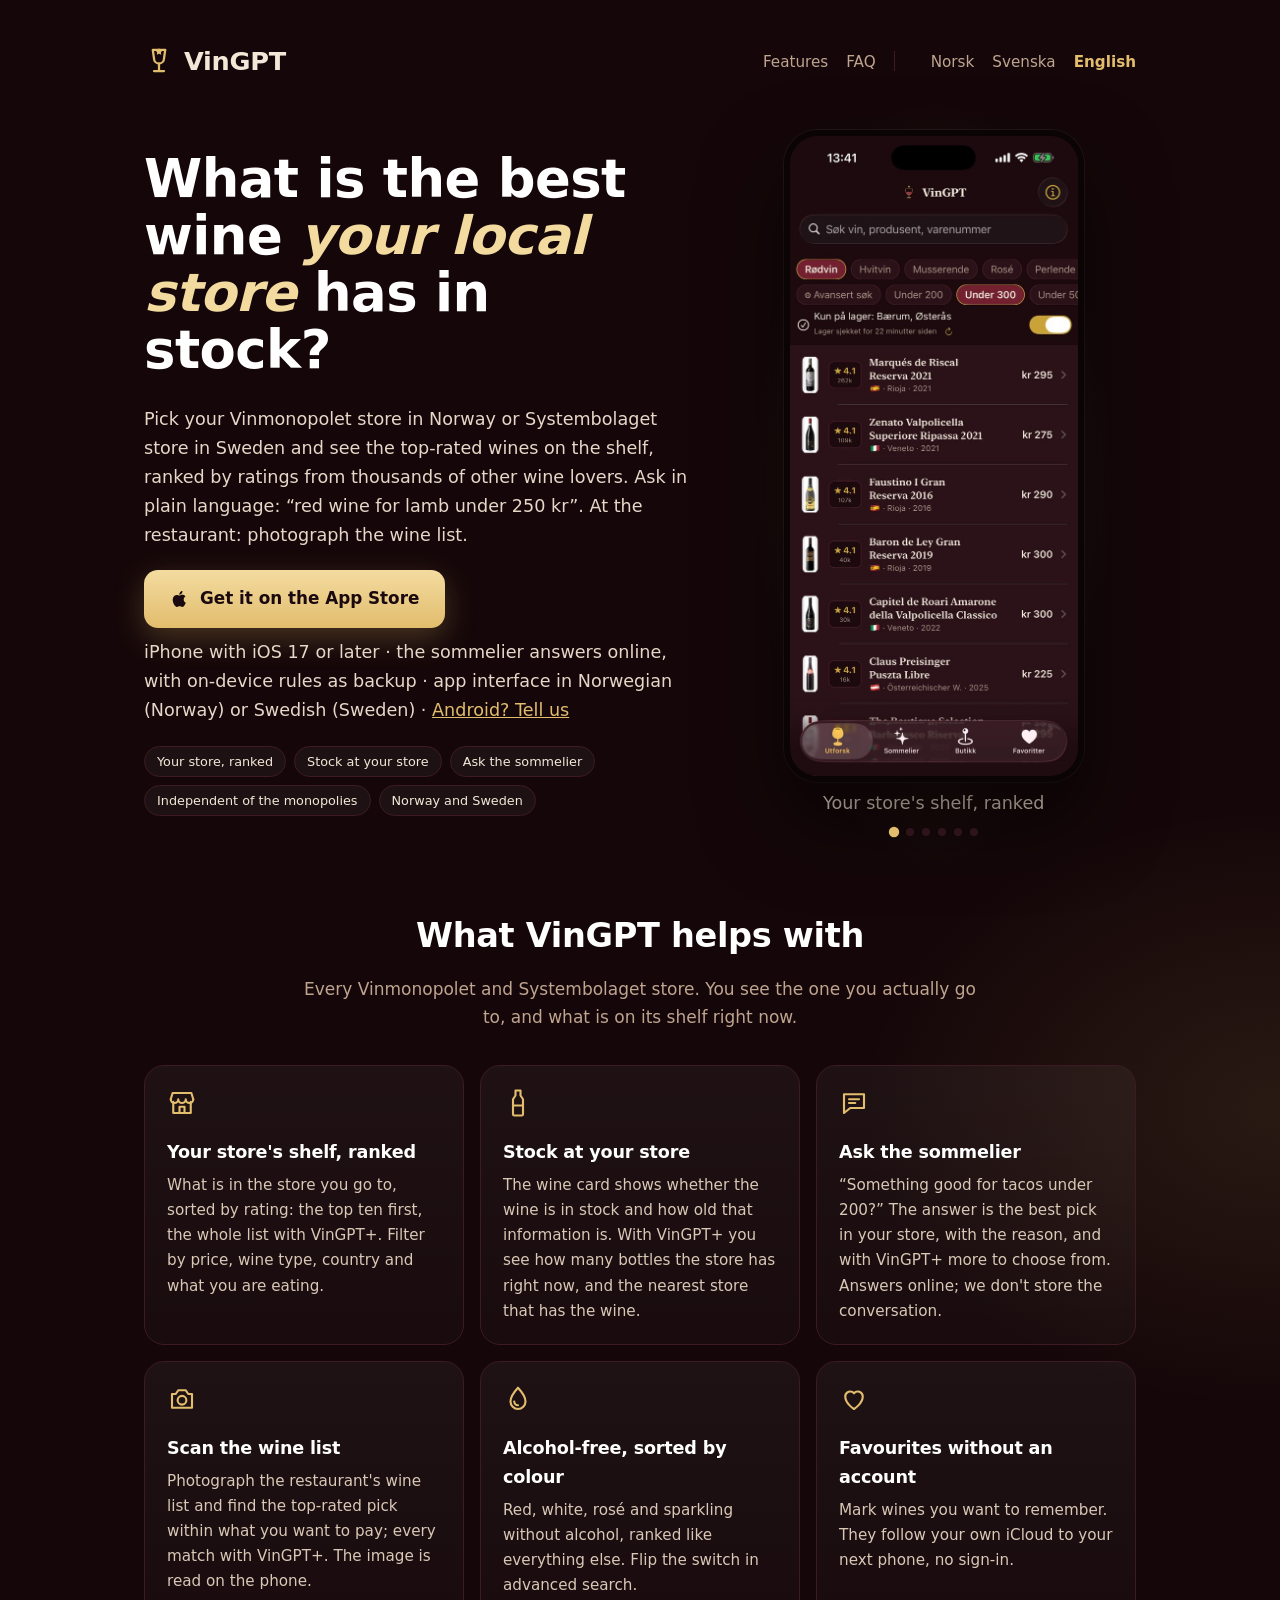
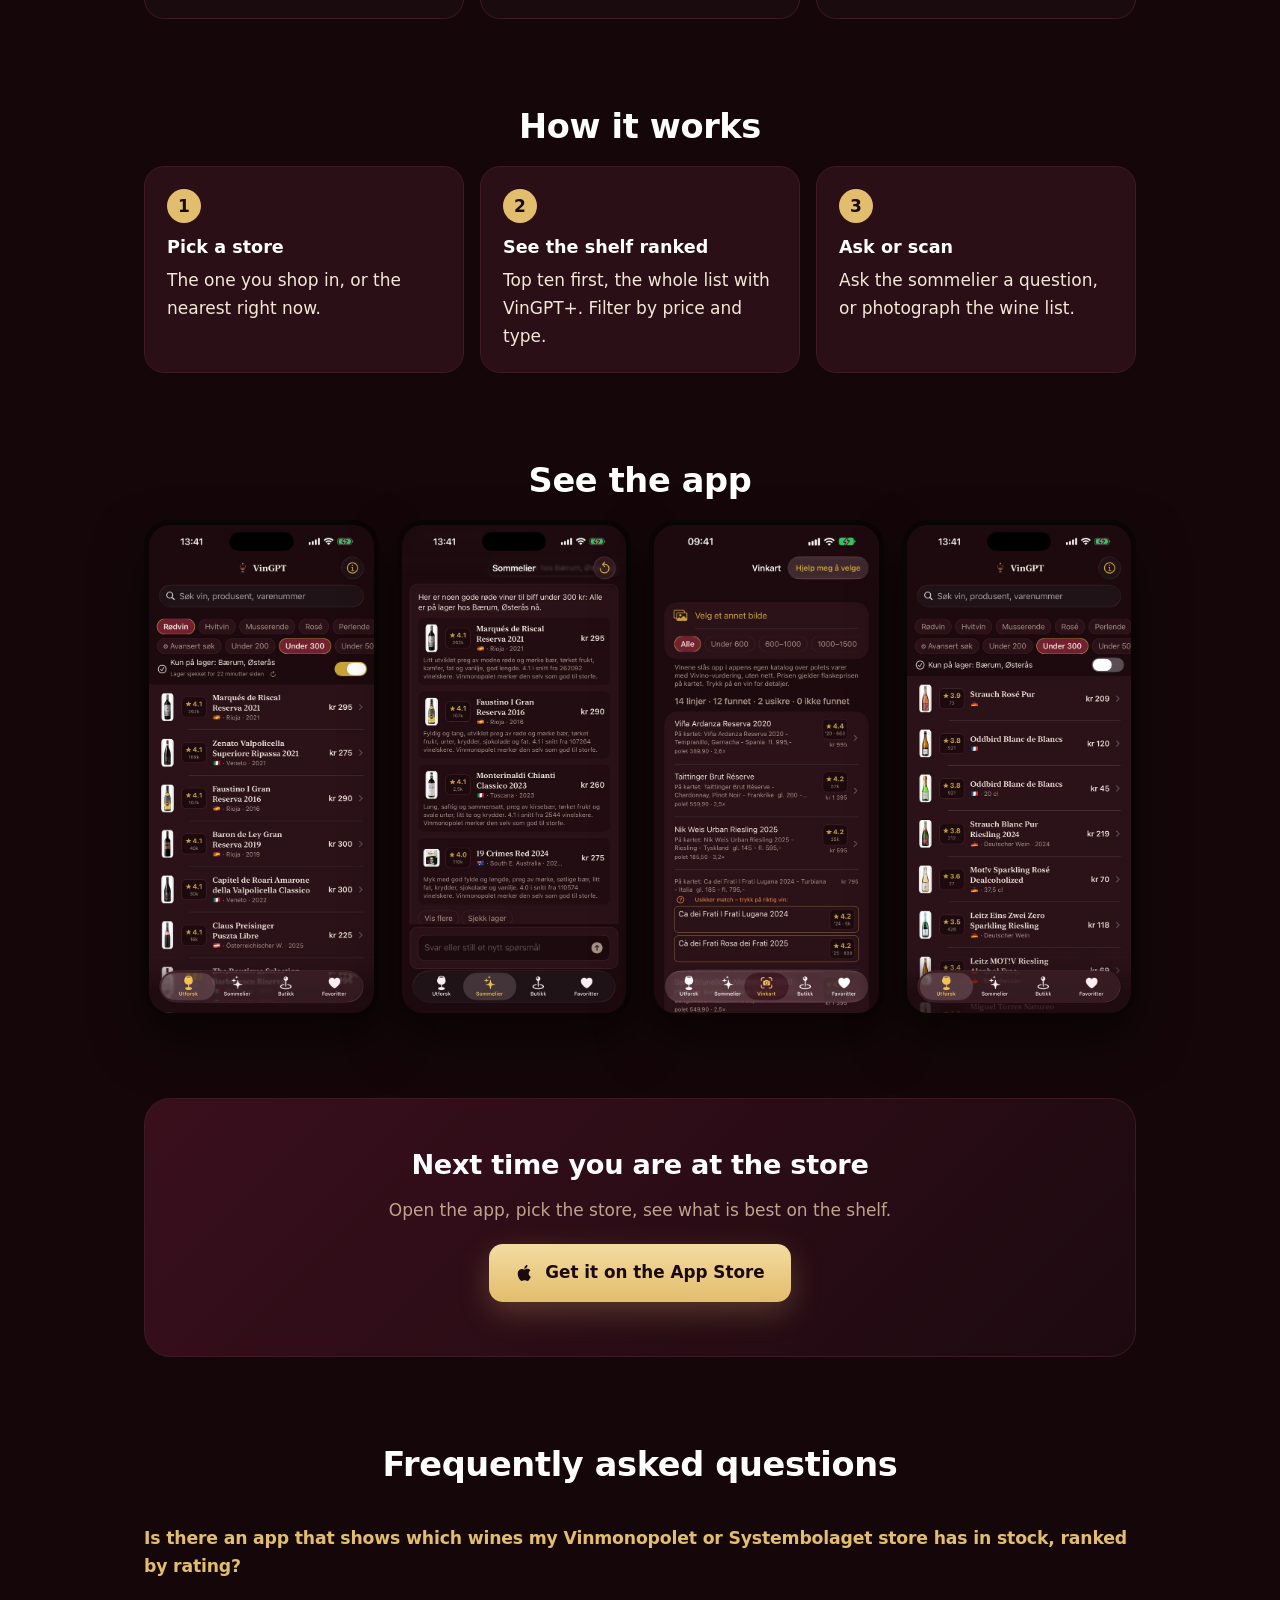
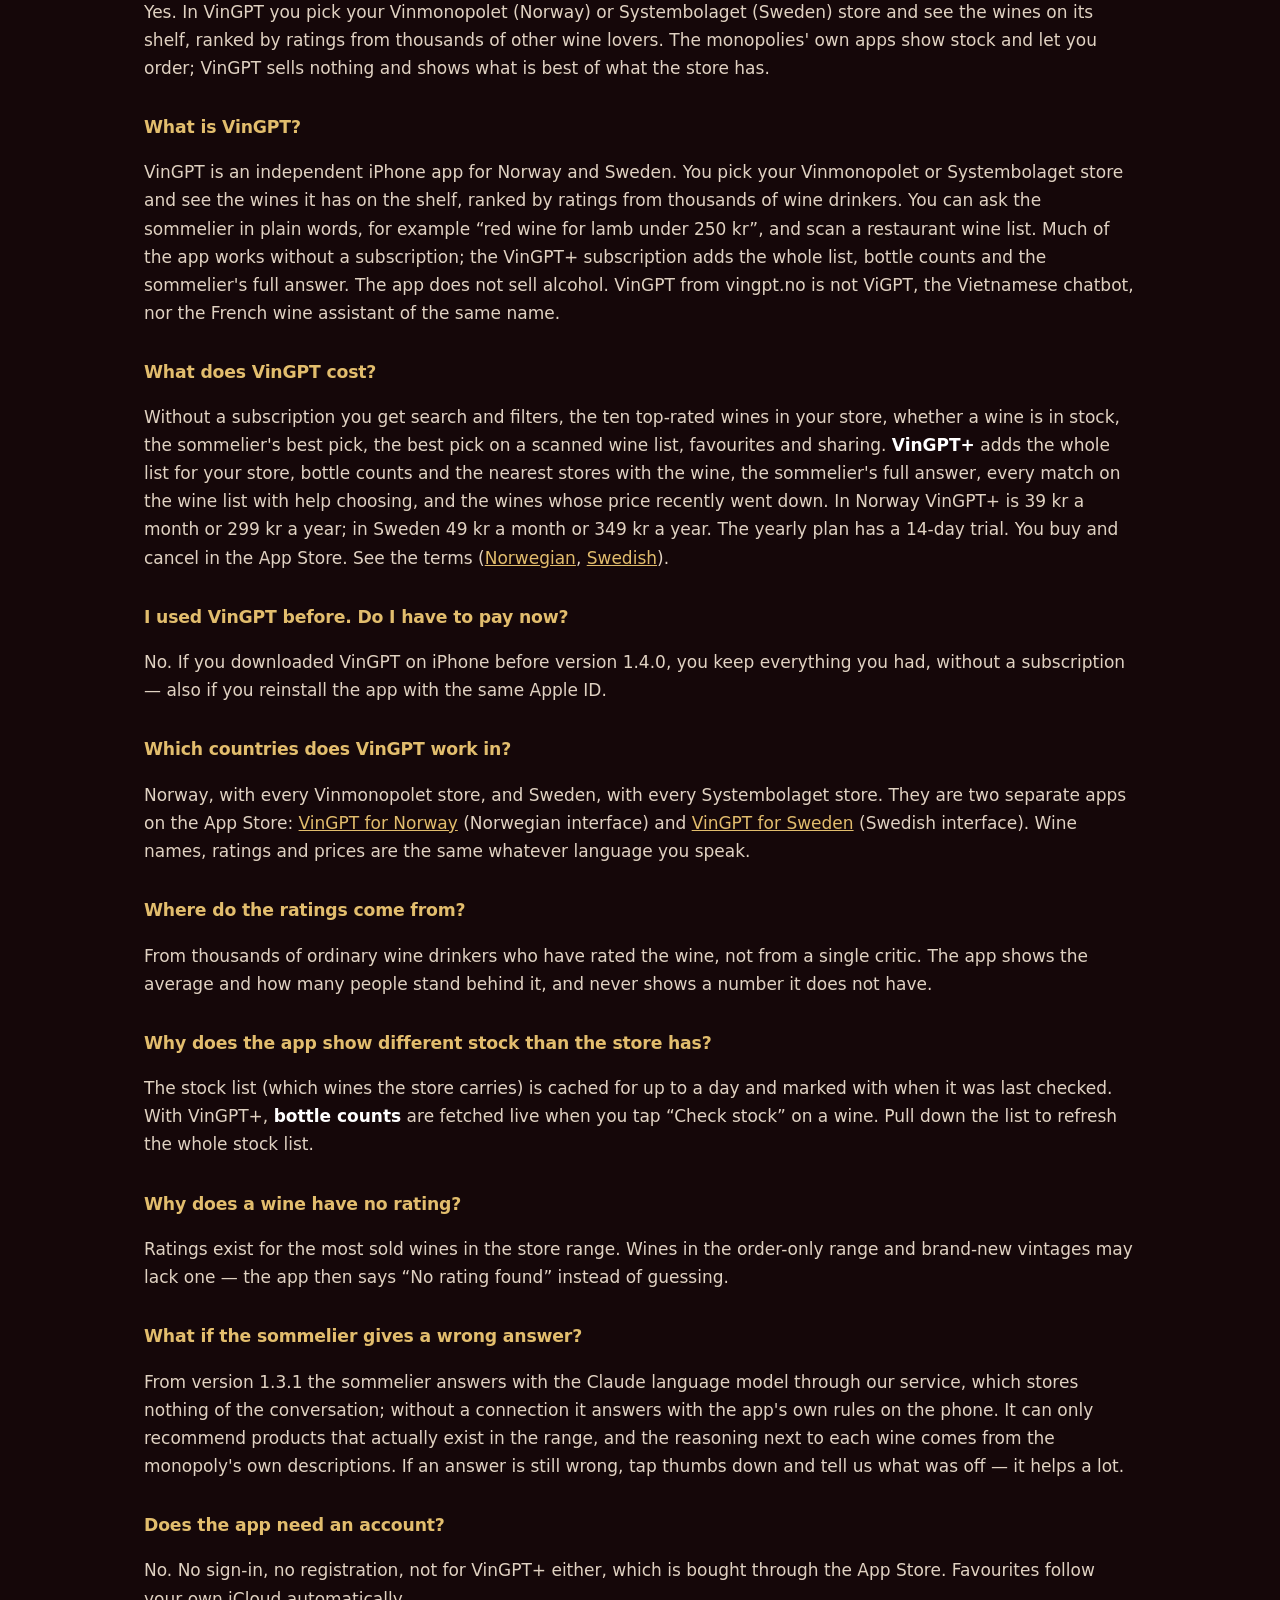
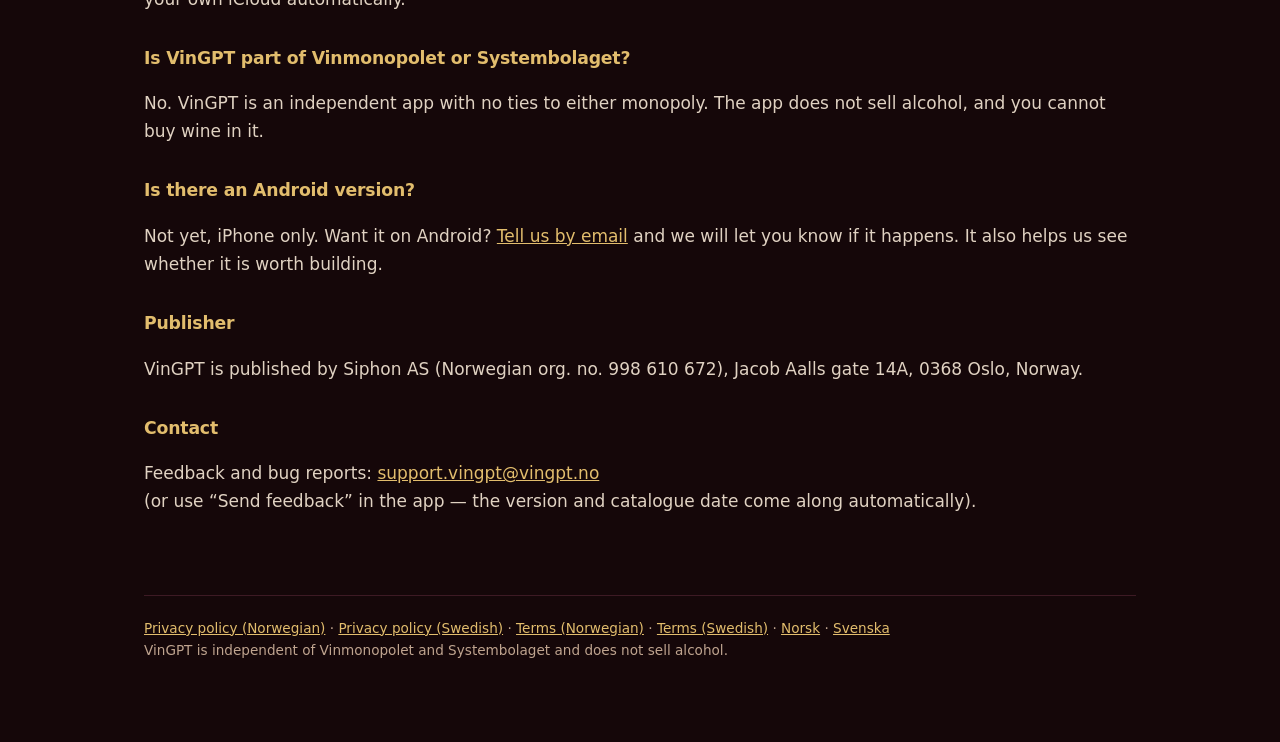
==== commit 030223e4: "Funksjonsingressen: «Ikke hele Norge/Inte hela Sverige/Not the whole country» leste som at appen ikk" ====
--- a/en/index.html
+++ b/en/index.html
@@ -4,7 +4,7 @@
 <meta charset="utf-8">
 <meta name="viewport" content="width=device-width, initial-scale=1">
 <title>VinGPT – wine app for Vinmonopolet and Systembolaget</title>
-<meta name="description" content="Pick your Vinmonopolet or Systembolaget store and see the wines in stock ranked by ratings from thousands of wine lovers. iPhone and Android.">
+<meta name="description" content="Pick your Vinmonopolet or Systembolaget store and see the wines in stock ranked by ratings from thousands of wine lovers. iPhone app.">
 <link rel="canonical" href="https://vingpt.no/en/">
 <meta name="msvalidate.01" content="C880A6B9B083777A271F7337E14B123C">
 <link rel="alternate" hreflang="nb" href="https://vingpt.no/">
@@ -29,8 +29,8 @@
 <script src="/besok.js" defer></script>
 <script type="application/ld+json">{"@context": "https://schema.org", "@type": "Organization", "@id": "https://vingpt.no/#utgiver", "name": "Siphon AS", "url": "https://vingpt.no/", "logo": "https://vingpt.no/ikon-512.png", "email": "support.vingpt@vingpt.no", "address": {"@type": "PostalAddress", "streetAddress": "Jacob Aalls gate 14A", "postalCode": "0368", "addressLocality": "Oslo", "addressCountry": "NO"}, "sameAs": ["https://virksomhet.brreg.no/nb/oppslag/enheter/998610672"]}</script>
 <script type="application/ld+json">{"@context": "https://schema.org", "@type": "WebSite", "@id": "https://vingpt.no/#nettsted", "name": "VinGPT", "url": "https://vingpt.no/", "inLanguage": ["nb", "sv", "en"], "publisher": {"@id": "https://vingpt.no/#utgiver"}}</script>
-<script type="application/ld+json">{"@context": "https://schema.org", "@type": "MobileApplication", "@id": "https://vingpt.no/en/#app", "name": "VinGPT", "alternateName": "VinGPT", "operatingSystem": "iOS 17, Android 8", "applicationCategory": "LifestyleApplication", "inLanguage": "en", "url": "https://vingpt.no/en/", "installUrl": "https://apps.apple.com/no/app/id6796675360?pt=129246957&ct=nettside&mt=8", "description": "Pick your Vinmonopolet or Systembolaget store and see the wines in stock ranked by ratings from thousands of wine lovers. iPhone and Android.", "countriesSupported": "NO, SE", "image": "https://vingpt.no/godvin/kort.jpg", "publisher": {"@id": "https://vingpt.no/#utgiver"}, "sameAs": ["https://apps.apple.com/no/app/id6796675360", "https://apps.apple.com/se/app/id6821568888", "https://play.google.com/store/apps/details?id=no.vingpt.app", "https://play.google.com/store/apps/details?id=se.vingpt.app"]}</script>
-<script type="application/ld+json">{"@context": "https://schema.org", "@type": "FAQPage", "inLanguage": "en", "mainEntity": [{"@type": "Question", "name": "Is there an app that shows which wines my Vinmonopolet or Systembolaget store has in stock, ranked by rating?", "acceptedAnswer": {"@type": "Answer", "text": "Yes. In VinGPT you pick your Vinmonopolet (Norway) or Systembolaget (Sweden) store and see the wines on its shelf, ranked by ratings from thousands of other wine lovers. The monopolies' own apps show stock and let you order; VinGPT sells nothing and shows what is best of what the store has."}}, {"@type": "Question", "name": "What is VinGPT?", "acceptedAnswer": {"@type": "Answer", "text": "VinGPT is an independent iPhone and Android app for Norway and Sweden. You pick your Vinmonopolet or Systembolaget store and see the wines it has on the shelf, ranked by ratings from thousands of wine drinkers. You can ask the sommelier in plain words, for example “red wine for lamb under 250 kr”, and scan a restaurant wine list. Much of the app works without a subscription; the VinGPT+ subscription adds the whole list, bottle counts and the sommelier's full answer. The app does not sell alcohol. VinGPT from vingpt.no is not ViGPT, the Vietnamese chatbot, nor the French wine assistant of the same name."}}, {"@type": "Question", "name": "What does VinGPT cost?", "acceptedAnswer": {"@type": "Answer", "text": "Without a subscription you get search and filters, the ten top-rated wines in your store, whether a wine is in stock, the sommelier's best pick, the best pick on a scanned wine list, favourites and sharing. VinGPT+ adds the whole list for your store, bottle counts and the nearest stores with the wine, the sommelier's full answer, every match on the wine list with help choosing, and the wines whose price recently went down. In Norway VinGPT+ is 39 kr a month or 299 kr a year; in Sweden 49 kr a month or 349 kr a year. The yearly plan has a 14-day trial. You buy and cancel in the App Store or Google Play. See the terms (Norwegian, Swedish)."}}, {"@type": "Question", "name": "I used VinGPT before. Do I have to pay now?", "acceptedAnswer": {"@type": "Answer", "text": "No. If you downloaded VinGPT on iPhone before version 1.4.0, you keep everything you had, without a subscription — also if you reinstall the app with the same Apple ID."}}, {"@type": "Question", "name": "Which countries does VinGPT work in?", "acceptedAnswer": {"@type": "Answer", "text": "Norway, with every Vinmonopolet store, and Sweden, with every Systembolaget store. They are two separate apps, on the App Store and Google Play: VinGPT for Norway (Norwegian interface) and VinGPT for Sweden (Swedish interface). Wine names, ratings and prices are the same whatever language you speak."}}, {"@type": "Question", "name": "Where do the ratings come from?", "acceptedAnswer": {"@type": "Answer", "text": "From thousands of ordinary wine drinkers who have rated the wine, not from a single critic. The app shows the average and how many people stand behind it, and never shows a number it does not have."}}, {"@type": "Question", "name": "Why does the app show different stock than the store has?", "acceptedAnswer": {"@type": "Answer", "text": "The stock list (which wines the store carries) is cached for up to a day and marked with when it was last checked. With VinGPT+, bottle counts are fetched live when you tap “Check stock” on a wine. Pull down the list to refresh the whole stock list."}}, {"@type": "Question", "name": "Why does a wine have no rating?", "acceptedAnswer": {"@type": "Answer", "text": "Ratings exist for the most sold wines in the store range. Wines in the order-only range and brand-new vintages may lack one — the app then says “No rating found” instead of guessing."}}, {"@type": "Question", "name": "What if the sommelier gives a wrong answer?", "acceptedAnswer": {"@type": "Answer", "text": "From version 1.3.1 the sommelier answers with the Claude language model through our service, which stores nothing of the conversation; without a connection it answers with the app's own rules on the phone. It can only recommend products that actually exist in the range, and the reasoning next to each wine comes from the monopoly's own descriptions. If an answer is still wrong, tap thumbs down and tell us what was off — it helps a lot."}}, {"@type": "Question", "name": "Does the app need an account?", "acceptedAnswer": {"@type": "Answer", "text": "No. No sign-in, no registration, not for VinGPT+ either, which is bought through the App Store or Google Play. Favourites follow your own iCloud (iPhone) or Google backup (Android) automatically."}}, {"@type": "Question", "name": "Is VinGPT part of Vinmonopolet or Systembolaget?", "acceptedAnswer": {"@type": "Answer", "text": "No. VinGPT is an independent app with no ties to either monopoly. The app does not sell alcohol, and you cannot buy wine in it."}}, {"@type": "Question", "name": "Is there an Android version?", "acceptedAnswer": {"@type": "Answer", "text": "Yes, on Google Play for Android 8 or later: VinGPT for Norway and VinGPT for Sweden, with the same stores, ratings and sommelier as on iPhone."}}]}</script>
+<script type="application/ld+json">{"@context": "https://schema.org", "@type": "MobileApplication", "@id": "https://vingpt.no/en/#app", "name": "VinGPT", "alternateName": "VinGPT", "operatingSystem": "iOS 17", "applicationCategory": "LifestyleApplication", "inLanguage": "en", "url": "https://vingpt.no/en/", "installUrl": "https://apps.apple.com/no/app/id6796675360?pt=129246957&ct=nettside&mt=8", "description": "Pick your Vinmonopolet or Systembolaget store and see the wines in stock ranked by ratings from thousands of wine lovers. iPhone app.", "countriesSupported": "NO, SE", "image": "https://vingpt.no/godvin/kort.jpg", "publisher": {"@id": "https://vingpt.no/#utgiver"}, "sameAs": ["https://apps.apple.com/no/app/id6796675360", "https://apps.apple.com/se/app/id6821568888"]}</script>
+<script type="application/ld+json">{"@context": "https://schema.org", "@type": "FAQPage", "inLanguage": "en", "mainEntity": [{"@type": "Question", "name": "Is there an app that shows which wines my Vinmonopolet or Systembolaget store has in stock, ranked by rating?", "acceptedAnswer": {"@type": "Answer", "text": "Yes. In VinGPT you pick your Vinmonopolet (Norway) or Systembolaget (Sweden) store and see the wines on its shelf, ranked by ratings from thousands of other wine lovers. The monopolies' own apps show stock and let you order; VinGPT sells nothing and shows what is best of what the store has."}}, {"@type": "Question", "name": "What is VinGPT?", "acceptedAnswer": {"@type": "Answer", "text": "VinGPT is an independent iPhone app for Norway and Sweden. You pick your Vinmonopolet or Systembolaget store and see the wines it has on the shelf, ranked by ratings from thousands of wine drinkers. You can ask the sommelier in plain words, for example “red wine for lamb under 250 kr”, and scan a restaurant wine list. Much of the app works without a subscription; the VinGPT+ subscription adds the whole list, bottle counts and the sommelier's full answer. The app does not sell alcohol. VinGPT from vingpt.no is not ViGPT, the Vietnamese chatbot, nor the French wine assistant of the same name."}}, {"@type": "Question", "name": "What does VinGPT cost?", "acceptedAnswer": {"@type": "Answer", "text": "Without a subscription you get search and filters, the ten top-rated wines in your store, whether a wine is in stock, the sommelier's best pick, the best pick on a scanned wine list, favourites and sharing. VinGPT+ adds the whole list for your store, bottle counts and the nearest stores with the wine, the sommelier's full answer, every match on the wine list with help choosing, and the wines whose price recently went down. In Norway VinGPT+ is 39 kr a month or 299 kr a year; in Sweden 49 kr a month or 349 kr a year. The yearly plan has a 14-day trial. You buy and cancel in the App Store. See the terms (Norwegian, Swedish)."}}, {"@type": "Question", "name": "I used VinGPT before. Do I have to pay now?", "acceptedAnswer": {"@type": "Answer", "text": "No. If you downloaded VinGPT on iPhone before version 1.4.0, you keep everything you had, without a subscription — also if you reinstall the app with the same Apple ID."}}, {"@type": "Question", "name": "Which countries does VinGPT work in?", "acceptedAnswer": {"@type": "Answer", "text": "Norway, with every Vinmonopolet store, and Sweden, with every Systembolaget store. They are two separate apps on the App Store: VinGPT for Norway (Norwegian interface) and VinGPT for Sweden (Swedish interface). Wine names, ratings and prices are the same whatever language you speak."}}, {"@type": "Question", "name": "Where do the ratings come from?", "acceptedAnswer": {"@type": "Answer", "text": "From thousands of ordinary wine drinkers who have rated the wine, not from a single critic. The app shows the average and how many people stand behind it, and never shows a number it does not have."}}, {"@type": "Question", "name": "Why does the app show different stock than the store has?", "acceptedAnswer": {"@type": "Answer", "text": "The stock list (which wines the store carries) is cached for up to a day and marked with when it was last checked. With VinGPT+, bottle counts are fetched live when you tap “Check stock” on a wine. Pull down the list to refresh the whole stock list."}}, {"@type": "Question", "name": "Why does a wine have no rating?", "acceptedAnswer": {"@type": "Answer", "text": "Ratings exist for the most sold wines in the store range. Wines in the order-only range and brand-new vintages may lack one — the app then says “No rating found” instead of guessing."}}, {"@type": "Question", "name": "What if the sommelier gives a wrong answer?", "acceptedAnswer": {"@type": "Answer", "text": "From version 1.3.1 the sommelier answers with the Claude language model through our service, which stores nothing of the conversation; without a connection it answers with the app's own rules on the phone. It can only recommend products that actually exist in the range, and the reasoning next to each wine comes from the monopoly's own descriptions. If an answer is still wrong, tap thumbs down and tell us what was off — it helps a lot."}}, {"@type": "Question", "name": "Does the app need an account?", "acceptedAnswer": {"@type": "Answer", "text": "No. No sign-in, no registration, not for VinGPT+ either, which is bought through the App Store. Favourites follow your own iCloud automatically."}}, {"@type": "Question", "name": "Is VinGPT part of Vinmonopolet or Systembolaget?", "acceptedAnswer": {"@type": "Answer", "text": "No. VinGPT is an independent app with no ties to either monopoly. The app does not sell alcohol, and you cannot buy wine in it."}}, {"@type": "Question", "name": "Is there an Android version?", "acceptedAnswer": {"@type": "Answer", "text": "Not yet, iPhone only. Want it on Android? Tell us by email and we will let you know if it happens. It also helps us see whether it is worth building."}}]}</script>
 </head>
 <body>
 <main>
@@ -44,8 +44,8 @@
 <div>
 <h1 class="lofte">What is the best wine <em>your local store</em> has in stock?</h1>
 <p>Pick your Vinmonopolet store in Norway or Systembolaget store in Sweden and see the top-rated wines on the shelf, ranked by ratings from thousands of other wine lovers. Ask in plain language: “red wine for lamb under 250 kr”. At the restaurant: photograph the wine list.</p>
-<div class="knapper"><a class="appstore" href="https://apps.apple.com/no/app/id6796675360?pt=129246957&amp;ct=nettside&amp;mt=8"><svg viewBox="0 0 24 24" fill="currentColor"><path d="M16.4 12.6c0-2.4 2-3.6 2.1-3.7-1.1-1.7-2.9-1.9-3.5-1.9-1.5-.2-2.9.9-3.7.9-.8 0-1.9-.9-3.2-.8-1.6 0-3.1 1-4 2.4-1.7 3-.4 7.3 1.2 9.7.8 1.2 1.8 2.5 3 2.4 1.2 0 1.7-.8 3.2-.8s1.9.8 3.2.8 2.1-1.2 2.9-2.4c.9-1.4 1.3-2.7 1.3-2.8 0 0-2.5-1-2.5-3.8zM14 5.4c.7-.8 1.1-1.9 1-3-1 0-2.1.7-2.8 1.5-.6.7-1.2 1.8-1 2.9 1.1.1 2.2-.6 2.8-1.4z"/></svg>Get it on the App Store</a><a class="appstore play" href="https://play.google.com/store/apps/details?id=no.vingpt.app&amp;referrer=utm_source%3Dnettside"><svg viewBox="0 0 24 24" fill="currentColor" aria-hidden="true"><path d="M6 3.6v16.8a1 1 0 0 0 1.5.86l13.6-8.4a1 1 0 0 0 0-1.72L7.5 2.74A1 1 0 0 0 6 3.6z"/></svg>Get it on Google Play</a></div>
-<p class="krav">iPhone with iOS 17 or later · Android 8 or later · the sommelier answers online · app interface in Norwegian (Norway) or Swedish (Sweden)</p>
+<div class="knapper"><a class="appstore" href="https://apps.apple.com/no/app/id6796675360?pt=129246957&amp;ct=nettside&amp;mt=8"><svg viewBox="0 0 24 24" fill="currentColor"><path d="M16.4 12.6c0-2.4 2-3.6 2.1-3.7-1.1-1.7-2.9-1.9-3.5-1.9-1.5-.2-2.9.9-3.7.9-.8 0-1.9-.9-3.2-.8-1.6 0-3.1 1-4 2.4-1.7 3-.4 7.3 1.2 9.7.8 1.2 1.8 2.5 3 2.4 1.2 0 1.7-.8 3.2-.8s1.9.8 3.2.8 2.1-1.2 2.9-2.4c.9-1.4 1.3-2.7 1.3-2.8 0 0-2.5-1-2.5-3.8zM14 5.4c.7-.8 1.1-1.9 1-3-1 0-2.1.7-2.8 1.5-.6.7-1.2 1.8-1 2.9 1.1.1 2.2-.6 2.8-1.4z"/></svg>Get it on the App Store</a></div>
+<p class="krav">iPhone with iOS 17 or later · the sommelier answers online, with on-device rules as backup · app interface in Norwegian (Norway) or Swedish (Sweden) · <a href="mailto:support.vingpt@vingpt.no?subject=VinGPT%20on%20Android&amp;body=Let%20me%20know%20if%20VinGPT%20comes%20to%20Android.">Android? Tell us</a></p>
 <ul class="merker"><li>Your store, ranked</li><li>Stock at your store</li><li>Ask the sommelier</li><li>Independent of the monopolies</li><li>Norway and Sweden</li></ul>
 </div>
 <div class="telefon"><div class="skjermer"><img src="../bilder/no/1-utforsk.jpg" width="600" height="1303" alt="Home screen: red wines under 300 kr on the shelf of your store, ranked by rating" data-tekst="Your store&#x27;s shelf, ranked" class="aktiv"><img src="../bilder/no/4-sommelier.jpg" width="600" height="1303" alt="The sommelier answers with wines your store has in stock" data-tekst="Ask the sommelier about the food" loading="lazy"><img src="../bilder/no/3-vinkart.jpg" width="600" height="1303" alt="A photographed wine list, ranked" data-tekst="Scan the restaurant wine list" loading="lazy"><img src="../bilder/no/2-vinkort.jpg" width="600" height="1303" alt="Wine card with rating, price and bottles in stock" data-tekst="Rating, price and stock per bottle" loading="lazy"><img src="../bilder/no/5-alkoholfritt.jpg" width="600" height="1303" alt="Alcohol-free wines ranked" data-tekst="Alcohol-free, sorted by colour" loading="lazy"><img src="../bilder/no/6-butikk.jpg" width="600" height="1303" alt="The store picker" data-tekst="Pick your store" loading="lazy"></div><p class="bildetekst" aria-live="polite">Your store&#x27;s shelf, ranked</p><div class="prikker"><button type="button" data-i="0" aria-label="Your store&#x27;s shelf, ranked" class="aktiv"></button><button type="button" data-i="1" aria-label="Ask the sommelier about the food"></button><button type="button" data-i="2" aria-label="Scan the restaurant wine list"></button><button type="button" data-i="3" aria-label="Rating, price and stock per bottle"></button><button type="button" data-i="4" aria-label="Alcohol-free, sorted by colour"></button><button type="button" data-i="5" aria-label="Pick your store"></button></div></div>
@@ -79,7 +79,7 @@
 <section class="band">
 <p class="lofte">Next time you are at the store</p>
 <p>Open the app, pick the store, see what is best on the shelf.</p>
-<div class="knapper"><a class="appstore" href="https://apps.apple.com/no/app/id6796675360?pt=129246957&amp;ct=nettside&amp;mt=8"><svg viewBox="0 0 24 24" fill="currentColor"><path d="M16.4 12.6c0-2.4 2-3.6 2.1-3.7-1.1-1.7-2.9-1.9-3.5-1.9-1.5-.2-2.9.9-3.7.9-.8 0-1.9-.9-3.2-.8-1.6 0-3.1 1-4 2.4-1.7 3-.4 7.3 1.2 9.7.8 1.2 1.8 2.5 3 2.4 1.2 0 1.7-.8 3.2-.8s1.9.8 3.2.8 2.1-1.2 2.9-2.4c.9-1.4 1.3-2.7 1.3-2.8 0 0-2.5-1-2.5-3.8zM14 5.4c.7-.8 1.1-1.9 1-3-1 0-2.1.7-2.8 1.5-.6.7-1.2 1.8-1 2.9 1.1.1 2.2-.6 2.8-1.4z"/></svg>Get it on the App Store</a><a class="appstore play" href="https://play.google.com/store/apps/details?id=no.vingpt.app&amp;referrer=utm_source%3Dnettside"><svg viewBox="0 0 24 24" fill="currentColor" aria-hidden="true"><path d="M6 3.6v16.8a1 1 0 0 0 1.5.86l13.6-8.4a1 1 0 0 0 0-1.72L7.5 2.74A1 1 0 0 0 6 3.6z"/></svg>Get it on Google Play</a></div>
+<div class="knapper"><a class="appstore" href="https://apps.apple.com/no/app/id6796675360?pt=129246957&amp;ct=nettside&amp;mt=8"><svg viewBox="0 0 24 24" fill="currentColor"><path d="M16.4 12.6c0-2.4 2-3.6 2.1-3.7-1.1-1.7-2.9-1.9-3.5-1.9-1.5-.2-2.9.9-3.7.9-.8 0-1.9-.9-3.2-.8-1.6 0-3.1 1-4 2.4-1.7 3-.4 7.3 1.2 9.7.8 1.2 1.8 2.5 3 2.4 1.2 0 1.7-.8 3.2-.8s1.9.8 3.2.8 2.1-1.2 2.9-2.4c.9-1.4 1.3-2.7 1.3-2.8 0 0-2.5-1-2.5-3.8zM14 5.4c.7-.8 1.1-1.9 1-3-1 0-2.1.7-2.8 1.5-.6.7-1.2 1.8-1 2.9 1.1.1 2.2-.6 2.8-1.4z"/></svg>Get it on the App Store</a></div>
 </section>
 
 <section id="faq" class="faq">
@@ -87,13 +87,13 @@
 <h3>Is there an app that shows which wines my Vinmonopolet or Systembolaget store has in stock, ranked by rating?</h3>
 <p>Yes. In VinGPT you pick your Vinmonopolet (Norway) or Systembolaget (Sweden) store and see the wines on its shelf, ranked by ratings from thousands of other wine lovers. The monopolies' own apps show stock and let you order; VinGPT sells nothing and shows what is best of what the store has.</p>
 <h3>What is VinGPT?</h3>
-<p>VinGPT is an independent iPhone and Android app for Norway and Sweden. You pick your Vinmonopolet or Systembolaget store and see the wines it has on the shelf, ranked by ratings from thousands of wine drinkers. You can ask the sommelier in plain words, for example “red wine for lamb under 250 kr”, and scan a restaurant wine list. Much of the app works without a subscription; the VinGPT+ subscription adds the whole list, bottle counts and the sommelier's full answer. The app does not sell alcohol. VinGPT from vingpt.no is not ViGPT, the Vietnamese chatbot, nor the French wine assistant of the same name.</p>
+<p>VinGPT is an independent iPhone app for Norway and Sweden. You pick your Vinmonopolet or Systembolaget store and see the wines it has on the shelf, ranked by ratings from thousands of wine drinkers. You can ask the sommelier in plain words, for example “red wine for lamb under 250 kr”, and scan a restaurant wine list. Much of the app works without a subscription; the VinGPT+ subscription adds the whole list, bottle counts and the sommelier's full answer. The app does not sell alcohol. VinGPT from vingpt.no is not ViGPT, the Vietnamese chatbot, nor the French wine assistant of the same name.</p>
 <h3>What does VinGPT cost?</h3>
-<p>Without a subscription you get search and filters, the ten top-rated wines in your store, whether a wine is in stock, the sommelier's best pick, the best pick on a scanned wine list, favourites and sharing. <strong>VinGPT+</strong> adds the whole list for your store, bottle counts and the nearest stores with the wine, the sommelier's full answer, every match on the wine list with help choosing, and the wines whose price recently went down. In Norway VinGPT+ is 39 kr a month or 299 kr a year; in Sweden 49 kr a month or 349 kr a year. The yearly plan has a 14-day trial. You buy and cancel in the App Store or Google Play. See the terms (<a href="../vilkar/">Norwegian</a>, <a href="../sv/villkor/">Swedish</a>).</p>
+<p>Without a subscription you get search and filters, the ten top-rated wines in your store, whether a wine is in stock, the sommelier's best pick, the best pick on a scanned wine list, favourites and sharing. <strong>VinGPT+</strong> adds the whole list for your store, bottle counts and the nearest stores with the wine, the sommelier's full answer, every match on the wine list with help choosing, and the wines whose price recently went down. In Norway VinGPT+ is 39 kr a month or 299 kr a year; in Sweden 49 kr a month or 349 kr a year. The yearly plan has a 14-day trial. You buy and cancel in the App Store. See the terms (<a href="../vilkar/">Norwegian</a>, <a href="../sv/villkor/">Swedish</a>).</p>
 <h3>I used VinGPT before. Do I have to pay now?</h3>
 <p>No. If you downloaded VinGPT on iPhone before version 1.4.0, you keep everything you had, without a subscription — also if you reinstall the app with the same Apple ID.</p>
 <h3>Which countries does VinGPT work in?</h3>
-<p>Norway, with every Vinmonopolet store, and Sweden, with every Systembolaget store. They are two separate apps, on the App Store and Google Play: <a href="https://apps.apple.com/no/app/id6796675360?pt=129246957&ct=nettside&mt=8">VinGPT for Norway</a> (Norwegian interface) and <a href="https://apps.apple.com/se/app/id6821568888?pt=129246957&ct=nettside&mt=8">VinGPT for Sweden</a> (Swedish interface). Wine names, ratings and prices are the same whatever language you speak.</p>
+<p>Norway, with every Vinmonopolet store, and Sweden, with every Systembolaget store. They are two separate apps on the App Store: <a href="https://apps.apple.com/no/app/id6796675360?pt=129246957&ct=nettside&mt=8">VinGPT for Norway</a> (Norwegian interface) and <a href="https://apps.apple.com/se/app/id6821568888?pt=129246957&ct=nettside&mt=8">VinGPT for Sweden</a> (Swedish interface). Wine names, ratings and prices are the same whatever language you speak.</p>
 <h3>Where do the ratings come from?</h3>
 <p>From thousands of ordinary wine drinkers who have rated the wine, not from a single critic. The app shows the average and how many people stand behind it, and never shows a number it does not have.</p>
 <h3>Why does the app show different stock than the store has?</h3>
@@ -103,11 +103,11 @@
 <h3>What if the sommelier gives a wrong answer?</h3>
 <p>From version 1.3.1 the sommelier answers with the Claude language model through our service, which stores nothing of the conversation; without a connection it answers with the app's own rules on the phone. It can only recommend products that actually exist in the range, and the reasoning next to each wine comes from the monopoly's own descriptions. If an answer is still wrong, tap thumbs down and tell us what was off — it helps a lot.</p>
 <h3>Does the app need an account?</h3>
-<p>No. No sign-in, no registration, not for VinGPT+ either, which is bought through the App Store or Google Play. Favourites follow your own iCloud (iPhone) or Google backup (Android) automatically.</p>
+<p>No. No sign-in, no registration, not for VinGPT+ either, which is bought through the App Store. Favourites follow your own iCloud automatically.</p>
 <h3>Is VinGPT part of Vinmonopolet or Systembolaget?</h3>
 <p>No. VinGPT is an independent app with no ties to either monopoly. The app does not sell alcohol, and you cannot buy wine in it.</p>
 <h3>Is there an Android version?</h3>
-<p>Yes, on Google Play for Android 8 or later: <a href="https://play.google.com/store/apps/details?id=no.vingpt.app&referrer=utm_source%3Dnettside">VinGPT for Norway</a> and <a href="https://play.google.com/store/apps/details?id=se.vingpt.app&referrer=utm_source%3Dnettside">VinGPT for Sweden</a>, with the same stores, ratings and sommelier as on iPhone.</p>
+<p>Not yet, iPhone only. Want it on Android? <a href="mailto:support.vingpt@vingpt.no?subject=VinGPT%20on%20Android&amp;body=Let%20me%20know%20if%20VinGPT%20comes%20to%20Android.">Tell us by email</a> and we will let you know if it happens. It also helps us see whether it is worth building.</p>
 <h3>Publisher</h3>
 <p>VinGPT is published by Siphon AS (Norwegian org. no. 998 610 672), Jacob Aalls gate 14A, 0368 Oslo, Norway.</p>
 <h3>Contact</h3>
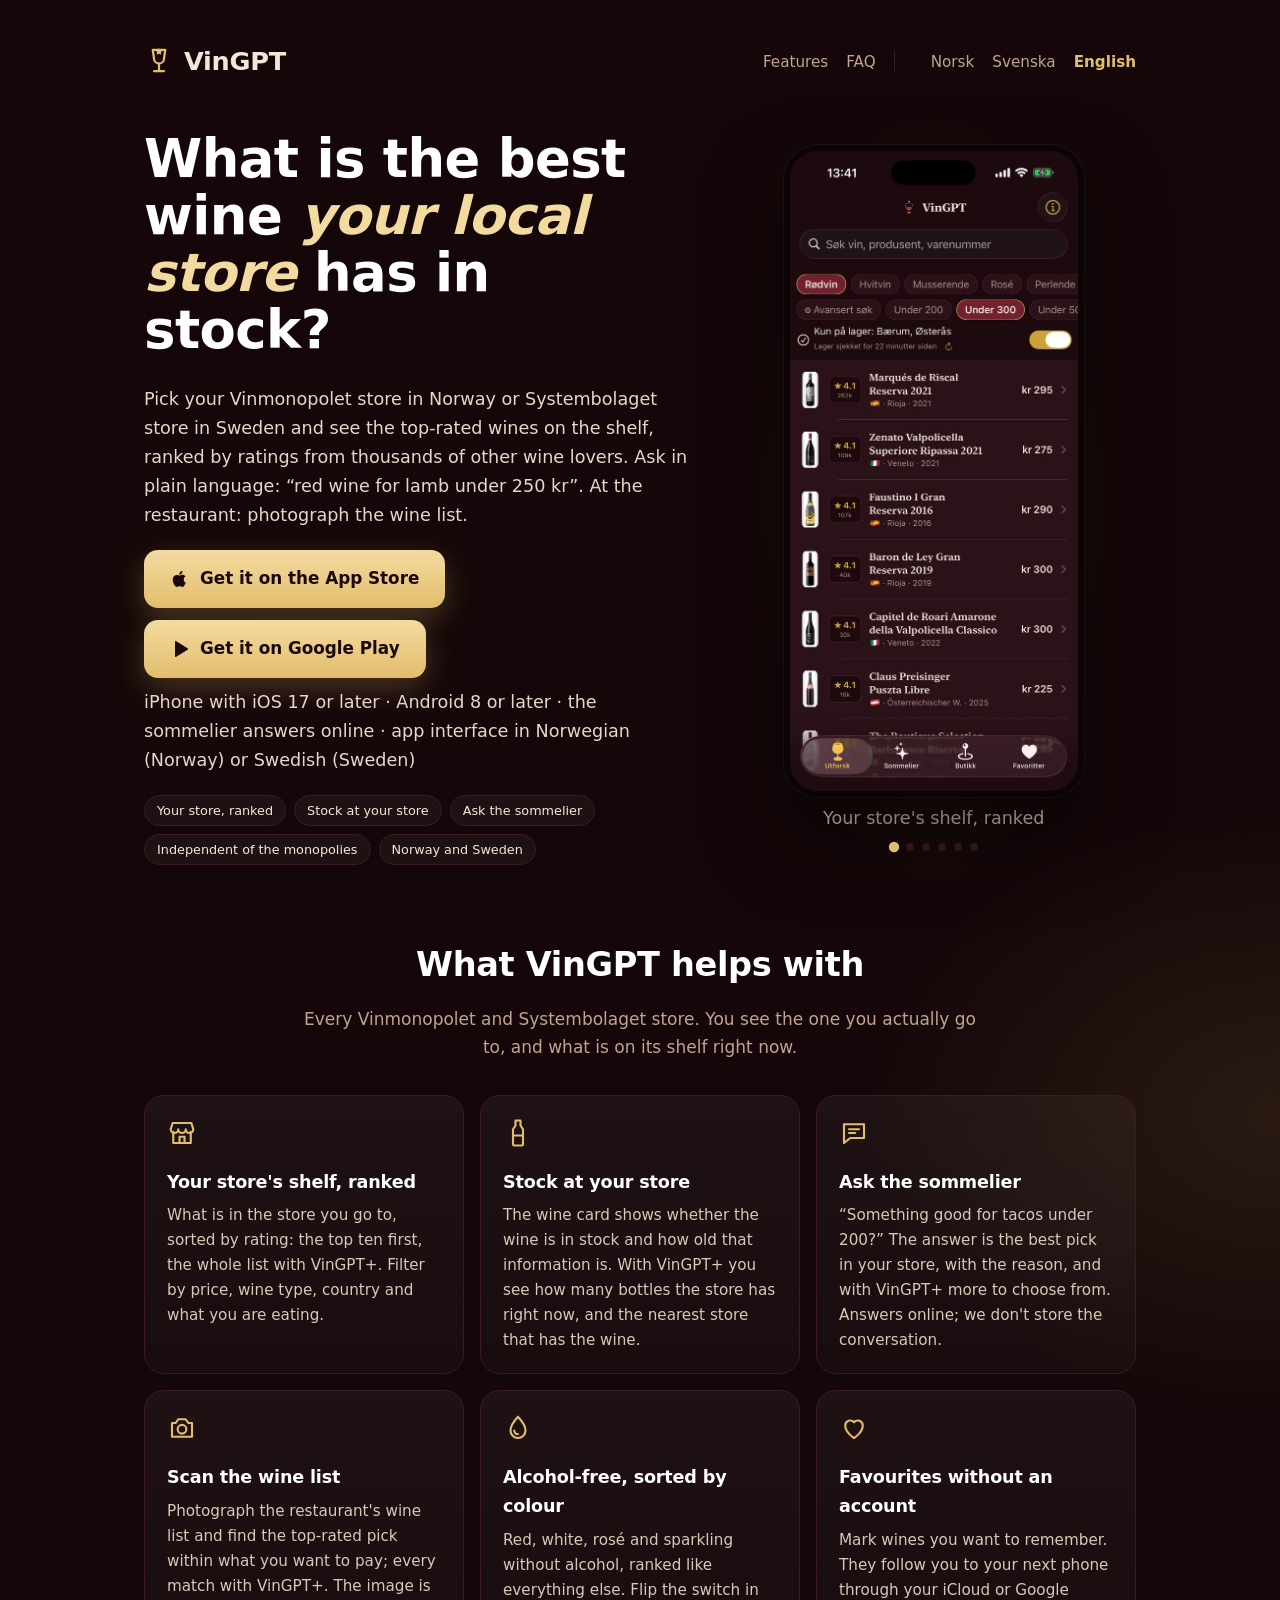
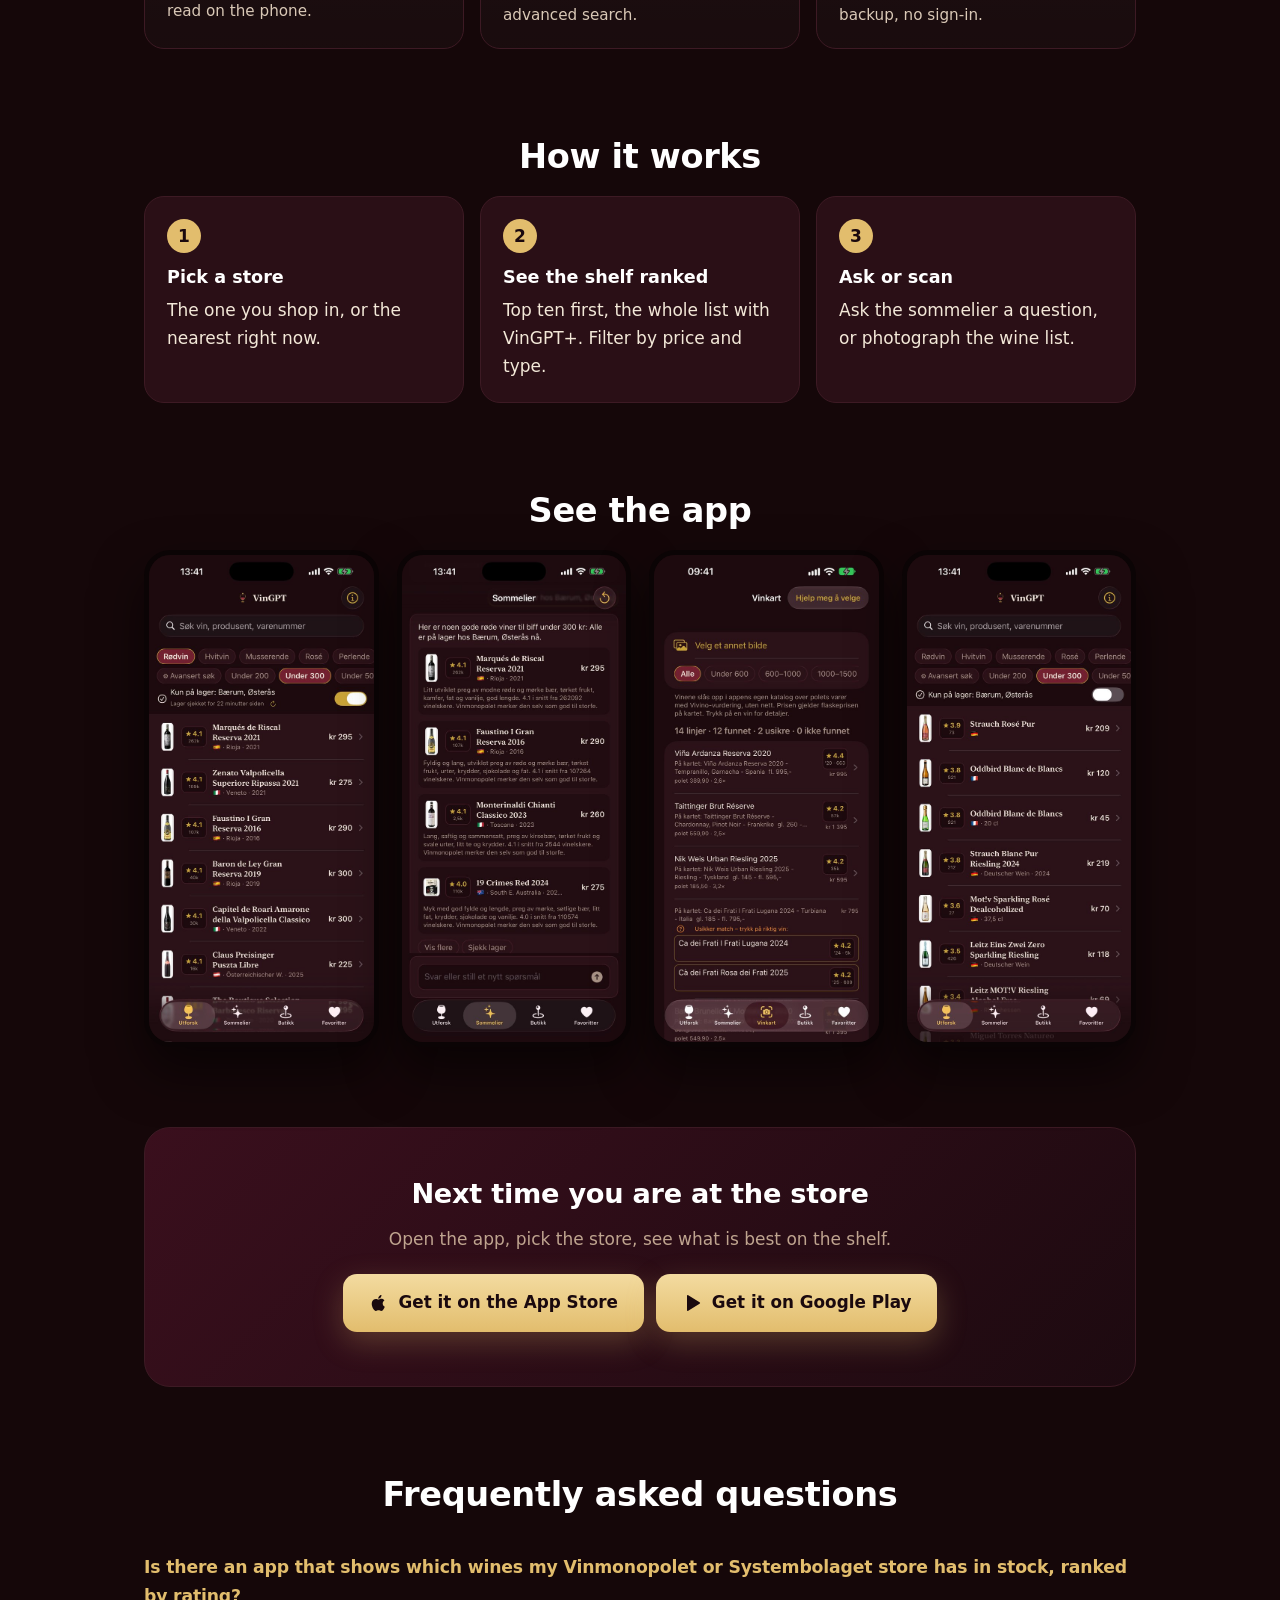
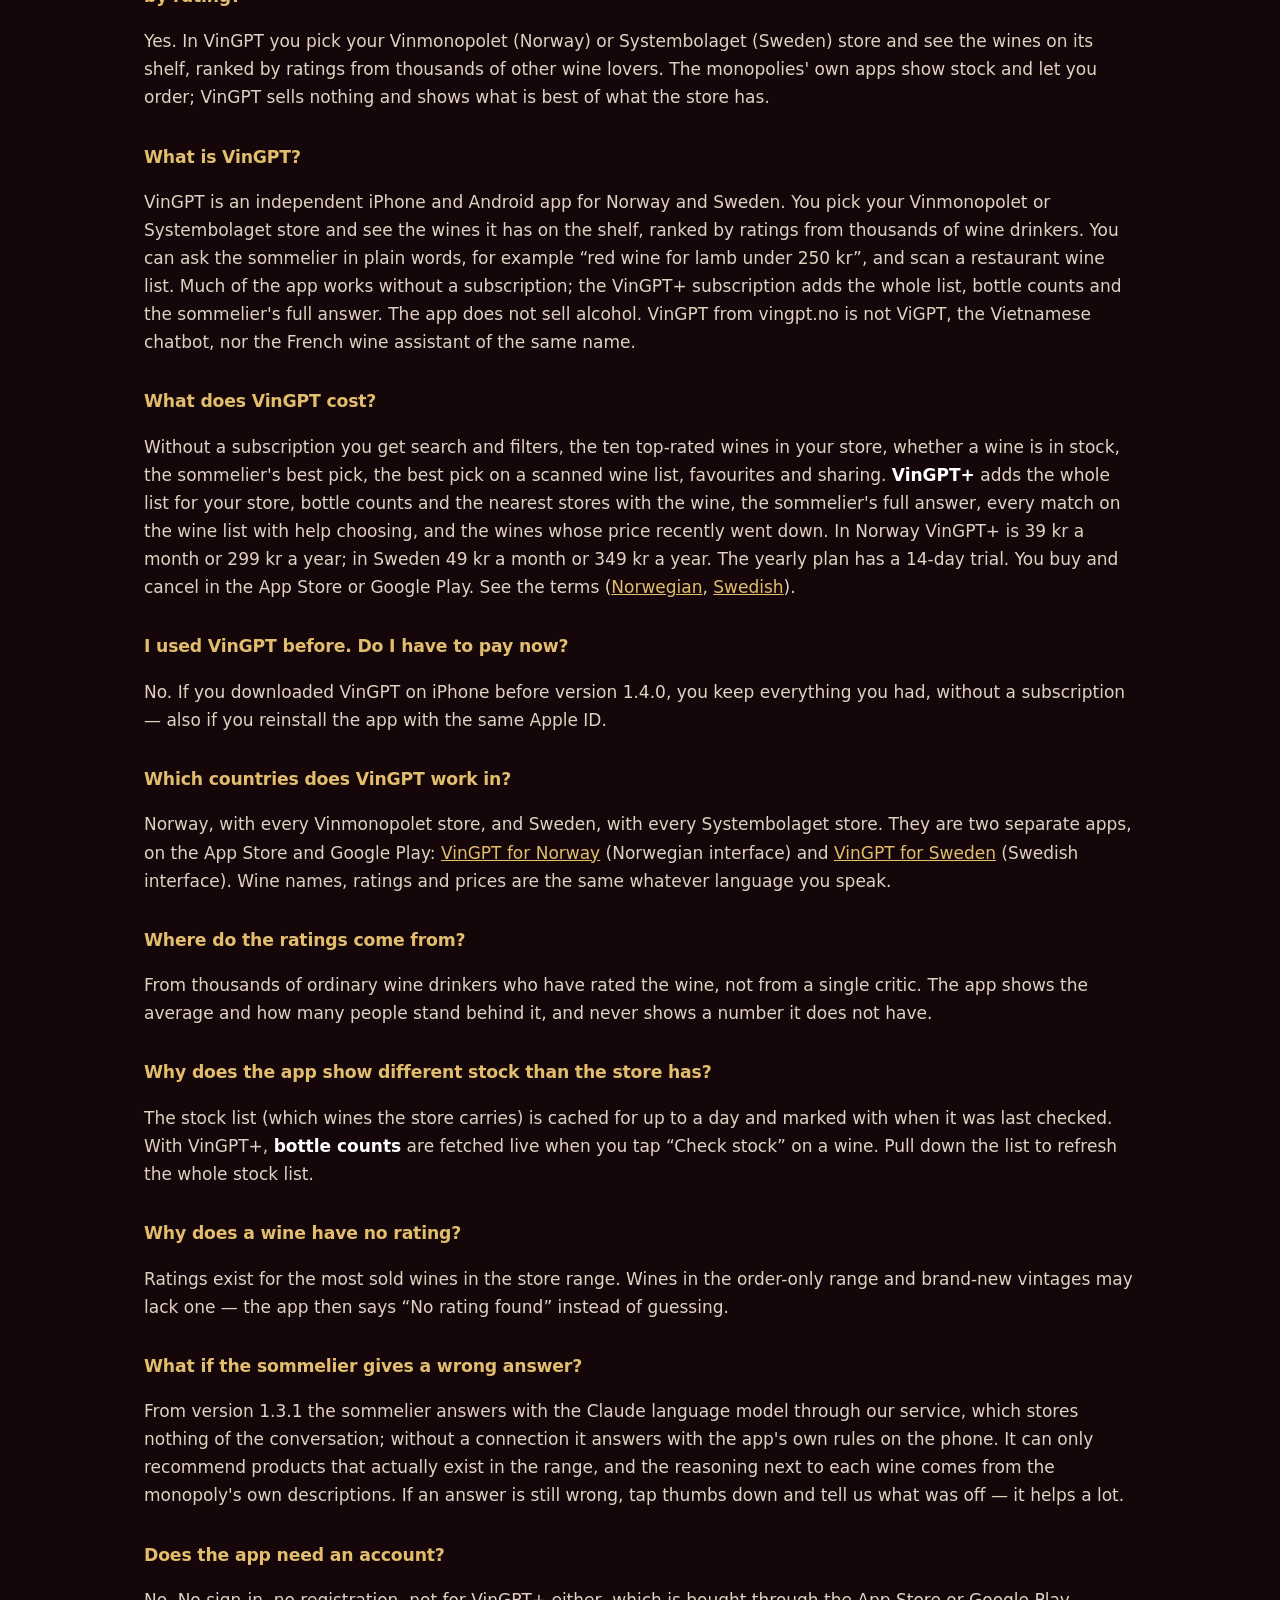
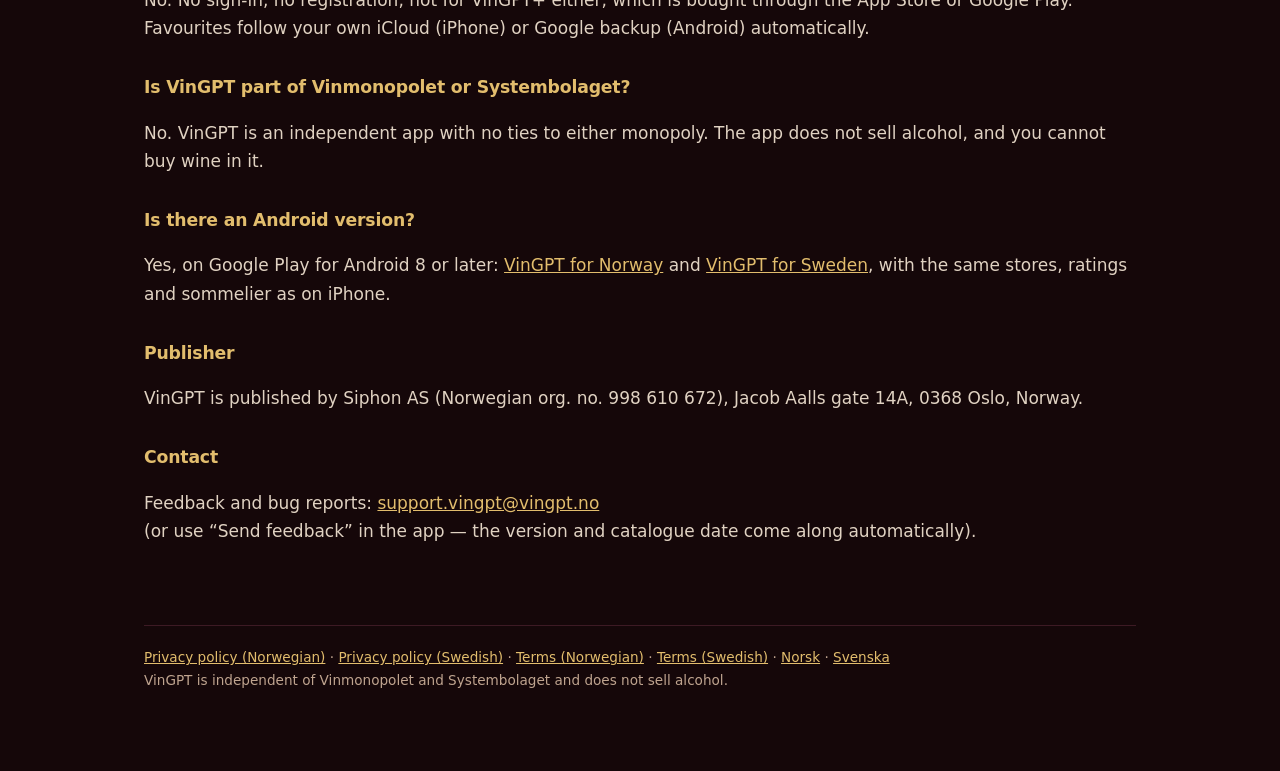
==== commit 9caf6743: "Samme som main + favorittkortet med Google-sikkerhetskopi på norsk og engelsk (til Android-lansering" ====
--- a/en/index.html
+++ b/en/index.html
@@ -4,7 +4,7 @@
 <meta charset="utf-8">
 <meta name="viewport" content="width=device-width, initial-scale=1">
 <title>VinGPT – wine app for Vinmonopolet and Systembolaget</title>
-<meta name="description" content="Pick your Vinmonopolet or Systembolaget store and see the wines in stock ranked by ratings from thousands of wine lovers. iPhone app.">
+<meta name="description" content="Pick your Vinmonopolet or Systembolaget store and see the wines in stock ranked by ratings from thousands of wine lovers. iPhone and Android.">
 <link rel="canonical" href="https://vingpt.no/en/">
 <meta name="msvalidate.01" content="C880A6B9B083777A271F7337E14B123C">
 <link rel="alternate" hreflang="nb" href="https://vingpt.no/">
@@ -29,8 +29,8 @@
 <script src="/besok.js" defer></script>
 <script type="application/ld+json">{"@context": "https://schema.org", "@type": "Organization", "@id": "https://vingpt.no/#utgiver", "name": "Siphon AS", "url": "https://vingpt.no/", "logo": "https://vingpt.no/ikon-512.png", "email": "support.vingpt@vingpt.no", "address": {"@type": "PostalAddress", "streetAddress": "Jacob Aalls gate 14A", "postalCode": "0368", "addressLocality": "Oslo", "addressCountry": "NO"}, "sameAs": ["https://virksomhet.brreg.no/nb/oppslag/enheter/998610672"]}</script>
 <script type="application/ld+json">{"@context": "https://schema.org", "@type": "WebSite", "@id": "https://vingpt.no/#nettsted", "name": "VinGPT", "url": "https://vingpt.no/", "inLanguage": ["nb", "sv", "en"], "publisher": {"@id": "https://vingpt.no/#utgiver"}}</script>
-<script type="application/ld+json">{"@context": "https://schema.org", "@type": "MobileApplication", "@id": "https://vingpt.no/en/#app", "name": "VinGPT", "alternateName": "VinGPT", "operatingSystem": "iOS 17", "applicationCategory": "LifestyleApplication", "inLanguage": "en", "url": "https://vingpt.no/en/", "installUrl": "https://apps.apple.com/no/app/id6796675360?pt=129246957&ct=nettside&mt=8", "description": "Pick your Vinmonopolet or Systembolaget store and see the wines in stock ranked by ratings from thousands of wine lovers. iPhone app.", "countriesSupported": "NO, SE", "image": "https://vingpt.no/godvin/kort.jpg", "publisher": {"@id": "https://vingpt.no/#utgiver"}, "sameAs": ["https://apps.apple.com/no/app/id6796675360", "https://apps.apple.com/se/app/id6821568888"]}</script>
-<script type="application/ld+json">{"@context": "https://schema.org", "@type": "FAQPage", "inLanguage": "en", "mainEntity": [{"@type": "Question", "name": "Is there an app that shows which wines my Vinmonopolet or Systembolaget store has in stock, ranked by rating?", "acceptedAnswer": {"@type": "Answer", "text": "Yes. In VinGPT you pick your Vinmonopolet (Norway) or Systembolaget (Sweden) store and see the wines on its shelf, ranked by ratings from thousands of other wine lovers. The monopolies' own apps show stock and let you order; VinGPT sells nothing and shows what is best of what the store has."}}, {"@type": "Question", "name": "What is VinGPT?", "acceptedAnswer": {"@type": "Answer", "text": "VinGPT is an independent iPhone app for Norway and Sweden. You pick your Vinmonopolet or Systembolaget store and see the wines it has on the shelf, ranked by ratings from thousands of wine drinkers. You can ask the sommelier in plain words, for example “red wine for lamb under 250 kr”, and scan a restaurant wine list. Much of the app works without a subscription; the VinGPT+ subscription adds the whole list, bottle counts and the sommelier's full answer. The app does not sell alcohol. VinGPT from vingpt.no is not ViGPT, the Vietnamese chatbot, nor the French wine assistant of the same name."}}, {"@type": "Question", "name": "What does VinGPT cost?", "acceptedAnswer": {"@type": "Answer", "text": "Without a subscription you get search and filters, the ten top-rated wines in your store, whether a wine is in stock, the sommelier's best pick, the best pick on a scanned wine list, favourites and sharing. VinGPT+ adds the whole list for your store, bottle counts and the nearest stores with the wine, the sommelier's full answer, every match on the wine list with help choosing, and the wines whose price recently went down. In Norway VinGPT+ is 39 kr a month or 299 kr a year; in Sweden 49 kr a month or 349 kr a year. The yearly plan has a 14-day trial. You buy and cancel in the App Store. See the terms (Norwegian, Swedish)."}}, {"@type": "Question", "name": "I used VinGPT before. Do I have to pay now?", "acceptedAnswer": {"@type": "Answer", "text": "No. If you downloaded VinGPT on iPhone before version 1.4.0, you keep everything you had, without a subscription — also if you reinstall the app with the same Apple ID."}}, {"@type": "Question", "name": "Which countries does VinGPT work in?", "acceptedAnswer": {"@type": "Answer", "text": "Norway, with every Vinmonopolet store, and Sweden, with every Systembolaget store. They are two separate apps on the App Store: VinGPT for Norway (Norwegian interface) and VinGPT for Sweden (Swedish interface). Wine names, ratings and prices are the same whatever language you speak."}}, {"@type": "Question", "name": "Where do the ratings come from?", "acceptedAnswer": {"@type": "Answer", "text": "From thousands of ordinary wine drinkers who have rated the wine, not from a single critic. The app shows the average and how many people stand behind it, and never shows a number it does not have."}}, {"@type": "Question", "name": "Why does the app show different stock than the store has?", "acceptedAnswer": {"@type": "Answer", "text": "The stock list (which wines the store carries) is cached for up to a day and marked with when it was last checked. With VinGPT+, bottle counts are fetched live when you tap “Check stock” on a wine. Pull down the list to refresh the whole stock list."}}, {"@type": "Question", "name": "Why does a wine have no rating?", "acceptedAnswer": {"@type": "Answer", "text": "Ratings exist for the most sold wines in the store range. Wines in the order-only range and brand-new vintages may lack one — the app then says “No rating found” instead of guessing."}}, {"@type": "Question", "name": "What if the sommelier gives a wrong answer?", "acceptedAnswer": {"@type": "Answer", "text": "From version 1.3.1 the sommelier answers with the Claude language model through our service, which stores nothing of the conversation; without a connection it answers with the app's own rules on the phone. It can only recommend products that actually exist in the range, and the reasoning next to each wine comes from the monopoly's own descriptions. If an answer is still wrong, tap thumbs down and tell us what was off — it helps a lot."}}, {"@type": "Question", "name": "Does the app need an account?", "acceptedAnswer": {"@type": "Answer", "text": "No. No sign-in, no registration, not for VinGPT+ either, which is bought through the App Store. Favourites follow your own iCloud automatically."}}, {"@type": "Question", "name": "Is VinGPT part of Vinmonopolet or Systembolaget?", "acceptedAnswer": {"@type": "Answer", "text": "No. VinGPT is an independent app with no ties to either monopoly. The app does not sell alcohol, and you cannot buy wine in it."}}, {"@type": "Question", "name": "Is there an Android version?", "acceptedAnswer": {"@type": "Answer", "text": "Not yet, iPhone only. Want it on Android? Tell us by email and we will let you know if it happens. It also helps us see whether it is worth building."}}]}</script>
+<script type="application/ld+json">{"@context": "https://schema.org", "@type": "MobileApplication", "@id": "https://vingpt.no/en/#app", "name": "VinGPT", "alternateName": "VinGPT", "operatingSystem": "iOS 17, Android 8", "applicationCategory": "LifestyleApplication", "inLanguage": "en", "url": "https://vingpt.no/en/", "installUrl": "https://apps.apple.com/no/app/id6796675360?pt=129246957&ct=nettside&mt=8", "description": "Pick your Vinmonopolet or Systembolaget store and see the wines in stock ranked by ratings from thousands of wine lovers. iPhone and Android.", "countriesSupported": "NO, SE", "image": "https://vingpt.no/godvin/kort.jpg", "publisher": {"@id": "https://vingpt.no/#utgiver"}, "sameAs": ["https://apps.apple.com/no/app/id6796675360", "https://apps.apple.com/se/app/id6821568888", "https://play.google.com/store/apps/details?id=no.vingpt.app", "https://play.google.com/store/apps/details?id=se.vingpt.app"]}</script>
+<script type="application/ld+json">{"@context": "https://schema.org", "@type": "FAQPage", "inLanguage": "en", "mainEntity": [{"@type": "Question", "name": "Is there an app that shows which wines my Vinmonopolet or Systembolaget store has in stock, ranked by rating?", "acceptedAnswer": {"@type": "Answer", "text": "Yes. In VinGPT you pick your Vinmonopolet (Norway) or Systembolaget (Sweden) store and see the wines on its shelf, ranked by ratings from thousands of other wine lovers. The monopolies' own apps show stock and let you order; VinGPT sells nothing and shows what is best of what the store has."}}, {"@type": "Question", "name": "What is VinGPT?", "acceptedAnswer": {"@type": "Answer", "text": "VinGPT is an independent iPhone and Android app for Norway and Sweden. You pick your Vinmonopolet or Systembolaget store and see the wines it has on the shelf, ranked by ratings from thousands of wine drinkers. You can ask the sommelier in plain words, for example “red wine for lamb under 250 kr”, and scan a restaurant wine list. Much of the app works without a subscription; the VinGPT+ subscription adds the whole list, bottle counts and the sommelier's full answer. The app does not sell alcohol. VinGPT from vingpt.no is not ViGPT, the Vietnamese chatbot, nor the French wine assistant of the same name."}}, {"@type": "Question", "name": "What does VinGPT cost?", "acceptedAnswer": {"@type": "Answer", "text": "Without a subscription you get search and filters, the ten top-rated wines in your store, whether a wine is in stock, the sommelier's best pick, the best pick on a scanned wine list, favourites and sharing. VinGPT+ adds the whole list for your store, bottle counts and the nearest stores with the wine, the sommelier's full answer, every match on the wine list with help choosing, and the wines whose price recently went down. In Norway VinGPT+ is 39 kr a month or 299 kr a year; in Sweden 49 kr a month or 349 kr a year. The yearly plan has a 14-day trial. You buy and cancel in the App Store or Google Play. See the terms (Norwegian, Swedish)."}}, {"@type": "Question", "name": "I used VinGPT before. Do I have to pay now?", "acceptedAnswer": {"@type": "Answer", "text": "No. If you downloaded VinGPT on iPhone before version 1.4.0, you keep everything you had, without a subscription — also if you reinstall the app with the same Apple ID."}}, {"@type": "Question", "name": "Which countries does VinGPT work in?", "acceptedAnswer": {"@type": "Answer", "text": "Norway, with every Vinmonopolet store, and Sweden, with every Systembolaget store. They are two separate apps, on the App Store and Google Play: VinGPT for Norway (Norwegian interface) and VinGPT for Sweden (Swedish interface). Wine names, ratings and prices are the same whatever language you speak."}}, {"@type": "Question", "name": "Where do the ratings come from?", "acceptedAnswer": {"@type": "Answer", "text": "From thousands of ordinary wine drinkers who have rated the wine, not from a single critic. The app shows the average and how many people stand behind it, and never shows a number it does not have."}}, {"@type": "Question", "name": "Why does the app show different stock than the store has?", "acceptedAnswer": {"@type": "Answer", "text": "The stock list (which wines the store carries) is cached for up to a day and marked with when it was last checked. With VinGPT+, bottle counts are fetched live when you tap “Check stock” on a wine. Pull down the list to refresh the whole stock list."}}, {"@type": "Question", "name": "Why does a wine have no rating?", "acceptedAnswer": {"@type": "Answer", "text": "Ratings exist for the most sold wines in the store range. Wines in the order-only range and brand-new vintages may lack one — the app then says “No rating found” instead of guessing."}}, {"@type": "Question", "name": "What if the sommelier gives a wrong answer?", "acceptedAnswer": {"@type": "Answer", "text": "From version 1.3.1 the sommelier answers with the Claude language model through our service, which stores nothing of the conversation; without a connection it answers with the app's own rules on the phone. It can only recommend products that actually exist in the range, and the reasoning next to each wine comes from the monopoly's own descriptions. If an answer is still wrong, tap thumbs down and tell us what was off — it helps a lot."}}, {"@type": "Question", "name": "Does the app need an account?", "acceptedAnswer": {"@type": "Answer", "text": "No. No sign-in, no registration, not for VinGPT+ either, which is bought through the App Store or Google Play. Favourites follow your own iCloud (iPhone) or Google backup (Android) automatically."}}, {"@type": "Question", "name": "Is VinGPT part of Vinmonopolet or Systembolaget?", "acceptedAnswer": {"@type": "Answer", "text": "No. VinGPT is an independent app with no ties to either monopoly. The app does not sell alcohol, and you cannot buy wine in it."}}, {"@type": "Question", "name": "Is there an Android version?", "acceptedAnswer": {"@type": "Answer", "text": "Yes, on Google Play for Android 8 or later: VinGPT for Norway and VinGPT for Sweden, with the same stores, ratings and sommelier as on iPhone."}}]}</script>
 </head>
 <body>
 <main>
@@ -44,8 +44,8 @@
 <div>
 <h1 class="lofte">What is the best wine <em>your local store</em> has in stock?</h1>
 <p>Pick your Vinmonopolet store in Norway or Systembolaget store in Sweden and see the top-rated wines on the shelf, ranked by ratings from thousands of other wine lovers. Ask in plain language: “red wine for lamb under 250 kr”. At the restaurant: photograph the wine list.</p>
-<div class="knapper"><a class="appstore" href="https://apps.apple.com/no/app/id6796675360?pt=129246957&amp;ct=nettside&amp;mt=8"><svg viewBox="0 0 24 24" fill="currentColor"><path d="M16.4 12.6c0-2.4 2-3.6 2.1-3.7-1.1-1.7-2.9-1.9-3.5-1.9-1.5-.2-2.9.9-3.7.9-.8 0-1.9-.9-3.2-.8-1.6 0-3.1 1-4 2.4-1.7 3-.4 7.3 1.2 9.7.8 1.2 1.8 2.5 3 2.4 1.2 0 1.7-.8 3.2-.8s1.9.8 3.2.8 2.1-1.2 2.9-2.4c.9-1.4 1.3-2.7 1.3-2.8 0 0-2.5-1-2.5-3.8zM14 5.4c.7-.8 1.1-1.9 1-3-1 0-2.1.7-2.8 1.5-.6.7-1.2 1.8-1 2.9 1.1.1 2.2-.6 2.8-1.4z"/></svg>Get it on the App Store</a></div>
-<p class="krav">iPhone with iOS 17 or later · the sommelier answers online, with on-device rules as backup · app interface in Norwegian (Norway) or Swedish (Sweden) · <a href="mailto:support.vingpt@vingpt.no?subject=VinGPT%20on%20Android&amp;body=Let%20me%20know%20if%20VinGPT%20comes%20to%20Android.">Android? Tell us</a></p>
+<div class="knapper"><a class="appstore" href="https://apps.apple.com/no/app/id6796675360?pt=129246957&amp;ct=nettside&amp;mt=8"><svg viewBox="0 0 24 24" fill="currentColor"><path d="M16.4 12.6c0-2.4 2-3.6 2.1-3.7-1.1-1.7-2.9-1.9-3.5-1.9-1.5-.2-2.9.9-3.7.9-.8 0-1.9-.9-3.2-.8-1.6 0-3.1 1-4 2.4-1.7 3-.4 7.3 1.2 9.7.8 1.2 1.8 2.5 3 2.4 1.2 0 1.7-.8 3.2-.8s1.9.8 3.2.8 2.1-1.2 2.9-2.4c.9-1.4 1.3-2.7 1.3-2.8 0 0-2.5-1-2.5-3.8zM14 5.4c.7-.8 1.1-1.9 1-3-1 0-2.1.7-2.8 1.5-.6.7-1.2 1.8-1 2.9 1.1.1 2.2-.6 2.8-1.4z"/></svg>Get it on the App Store</a><a class="appstore play" href="https://play.google.com/store/apps/details?id=no.vingpt.app&amp;referrer=utm_source%3Dnettside"><svg viewBox="0 0 24 24" fill="currentColor" aria-hidden="true"><path d="M6 3.6v16.8a1 1 0 0 0 1.5.86l13.6-8.4a1 1 0 0 0 0-1.72L7.5 2.74A1 1 0 0 0 6 3.6z"/></svg>Get it on Google Play</a></div>
+<p class="krav">iPhone with iOS 17 or later · Android 8 or later · the sommelier answers online · app interface in Norwegian (Norway) or Swedish (Sweden)</p>
 <ul class="merker"><li>Your store, ranked</li><li>Stock at your store</li><li>Ask the sommelier</li><li>Independent of the monopolies</li><li>Norway and Sweden</li></ul>
 </div>
 <div class="telefon"><div class="skjermer"><img src="../bilder/no/1-utforsk.jpg" width="600" height="1303" alt="Home screen: red wines under 300 kr on the shelf of your store, ranked by rating" data-tekst="Your store&#x27;s shelf, ranked" class="aktiv"><img src="../bilder/no/4-sommelier.jpg" width="600" height="1303" alt="The sommelier answers with wines your store has in stock" data-tekst="Ask the sommelier about the food" loading="lazy"><img src="../bilder/no/3-vinkart.jpg" width="600" height="1303" alt="A photographed wine list, ranked" data-tekst="Scan the restaurant wine list" loading="lazy"><img src="../bilder/no/2-vinkort.jpg" width="600" height="1303" alt="Wine card with rating, price and bottles in stock" data-tekst="Rating, price and stock per bottle" loading="lazy"><img src="../bilder/no/5-alkoholfritt.jpg" width="600" height="1303" alt="Alcohol-free wines ranked" data-tekst="Alcohol-free, sorted by colour" loading="lazy"><img src="../bilder/no/6-butikk.jpg" width="600" height="1303" alt="The store picker" data-tekst="Pick your store" loading="lazy"></div><p class="bildetekst" aria-live="polite">Your store&#x27;s shelf, ranked</p><div class="prikker"><button type="button" data-i="0" aria-label="Your store&#x27;s shelf, ranked" class="aktiv"></button><button type="button" data-i="1" aria-label="Ask the sommelier about the food"></button><button type="button" data-i="2" aria-label="Scan the restaurant wine list"></button><button type="button" data-i="3" aria-label="Rating, price and stock per bottle"></button><button type="button" data-i="4" aria-label="Alcohol-free, sorted by colour"></button><button type="button" data-i="5" aria-label="Pick your store"></button></div></div>
@@ -55,7 +55,7 @@
 <h2 class="seksjon">What VinGPT helps with</h2>
 <p class="ingress">Every Vinmonopolet and Systembolaget store. You see the one you actually go to, and what is on its shelf right now.</p>
 <div class="kort">
-<div><svg viewBox="0 0 24 24" fill="none" stroke="currentColor" stroke-width="1.7" stroke-linecap="round" stroke-linejoin="round"><path d="M3 9l1.5-5h15L21 9"/><path d="M3 9a3 3 0 0 0 6 0 3 3 0 0 0 6 0 3 3 0 0 0 6 0"/><path d="M5 11v9h14v-9"/><path d="M10 20v-5h4v5"/></svg><h3>Your store's shelf, ranked</h3><p>What is in the store you go to, sorted by rating: the top ten first, the whole list with VinGPT+. Filter by price, wine type, country and what you are eating.</p></div><div><svg viewBox="0 0 24 24" fill="none" stroke="currentColor" stroke-width="1.7" stroke-linecap="round" stroke-linejoin="round"><path d="M10 2h4v4l2 3v12a1 1 0 0 1-1 1H9a1 1 0 0 1-1-1V9l2-3z"/><path d="M8 14h8"/></svg><h3>Stock at your store</h3><p>The wine card shows whether the wine is in stock and how old that information is. With VinGPT+ you see how many bottles the store has right now, and the nearest store that has the wine.</p></div><div><svg viewBox="0 0 24 24" fill="none" stroke="currentColor" stroke-width="1.7" stroke-linecap="round" stroke-linejoin="round"><path d="M4 5h16v11H9l-5 4z"/><path d="M8 9h8M8 12h5"/></svg><h3>Ask the sommelier</h3><p>“Something good for tacos under 200?” The answer is the best pick in your store, with the reason, and with VinGPT+ more to choose from. Answers online; we don't store the conversation.</p></div><div><svg viewBox="0 0 24 24" fill="none" stroke="currentColor" stroke-width="1.7" stroke-linecap="round" stroke-linejoin="round"><path d="M4 8h3l2-3h6l2 3h3v11H4z"/><circle cx="12" cy="13" r="3.5"/></svg><h3>Scan the wine list</h3><p>Photograph the restaurant's wine list and find the top-rated pick within what you want to pay; every match with VinGPT+. The image is read on the phone.</p></div><div><svg viewBox="0 0 24 24" fill="none" stroke="currentColor" stroke-width="1.7" stroke-linecap="round" stroke-linejoin="round"><path d="M12 3s6 6.5 6 11a6 6 0 0 1-12 0c0-4.5 6-11 6-11z"/><path d="M9 14a3 3 0 0 0 3 3"/></svg><h3>Alcohol-free, sorted by colour</h3><p>Red, white, rosé and sparkling without alcohol, ranked like everything else. Flip the switch in advanced search.</p></div><div><svg viewBox="0 0 24 24" fill="none" stroke="currentColor" stroke-width="1.7" stroke-linecap="round" stroke-linejoin="round"><path d="M12 20s-7-4.4-7-10a4 4 0 0 1 7-2.6A4 4 0 0 1 19 10c0 5.6-7 10-7 10z"/></svg><h3>Favourites without an account</h3><p>Mark wines you want to remember. They follow your own iCloud to your next phone, no sign-in.</p></div>
+<div><svg viewBox="0 0 24 24" fill="none" stroke="currentColor" stroke-width="1.7" stroke-linecap="round" stroke-linejoin="round"><path d="M3 9l1.5-5h15L21 9"/><path d="M3 9a3 3 0 0 0 6 0 3 3 0 0 0 6 0 3 3 0 0 0 6 0"/><path d="M5 11v9h14v-9"/><path d="M10 20v-5h4v5"/></svg><h3>Your store's shelf, ranked</h3><p>What is in the store you go to, sorted by rating: the top ten first, the whole list with VinGPT+. Filter by price, wine type, country and what you are eating.</p></div><div><svg viewBox="0 0 24 24" fill="none" stroke="currentColor" stroke-width="1.7" stroke-linecap="round" stroke-linejoin="round"><path d="M10 2h4v4l2 3v12a1 1 0 0 1-1 1H9a1 1 0 0 1-1-1V9l2-3z"/><path d="M8 14h8"/></svg><h3>Stock at your store</h3><p>The wine card shows whether the wine is in stock and how old that information is. With VinGPT+ you see how many bottles the store has right now, and the nearest store that has the wine.</p></div><div><svg viewBox="0 0 24 24" fill="none" stroke="currentColor" stroke-width="1.7" stroke-linecap="round" stroke-linejoin="round"><path d="M4 5h16v11H9l-5 4z"/><path d="M8 9h8M8 12h5"/></svg><h3>Ask the sommelier</h3><p>“Something good for tacos under 200?” The answer is the best pick in your store, with the reason, and with VinGPT+ more to choose from. Answers online; we don't store the conversation.</p></div><div><svg viewBox="0 0 24 24" fill="none" stroke="currentColor" stroke-width="1.7" stroke-linecap="round" stroke-linejoin="round"><path d="M4 8h3l2-3h6l2 3h3v11H4z"/><circle cx="12" cy="13" r="3.5"/></svg><h3>Scan the wine list</h3><p>Photograph the restaurant's wine list and find the top-rated pick within what you want to pay; every match with VinGPT+. The image is read on the phone.</p></div><div><svg viewBox="0 0 24 24" fill="none" stroke="currentColor" stroke-width="1.7" stroke-linecap="round" stroke-linejoin="round"><path d="M12 3s6 6.5 6 11a6 6 0 0 1-12 0c0-4.5 6-11 6-11z"/><path d="M9 14a3 3 0 0 0 3 3"/></svg><h3>Alcohol-free, sorted by colour</h3><p>Red, white, rosé and sparkling without alcohol, ranked like everything else. Flip the switch in advanced search.</p></div><div><svg viewBox="0 0 24 24" fill="none" stroke="currentColor" stroke-width="1.7" stroke-linecap="round" stroke-linejoin="round"><path d="M12 20s-7-4.4-7-10a4 4 0 0 1 7-2.6A4 4 0 0 1 19 10c0 5.6-7 10-7 10z"/></svg><h3>Favourites without an account</h3><p>Mark wines you want to remember. They follow you to your next phone through your iCloud or Google backup, no sign-in.</p></div>
 </div>
 </section>
 
@@ -79,7 +79,7 @@
 <section class="band">
 <p class="lofte">Next time you are at the store</p>
 <p>Open the app, pick the store, see what is best on the shelf.</p>
-<div class="knapper"><a class="appstore" href="https://apps.apple.com/no/app/id6796675360?pt=129246957&amp;ct=nettside&amp;mt=8"><svg viewBox="0 0 24 24" fill="currentColor"><path d="M16.4 12.6c0-2.4 2-3.6 2.1-3.7-1.1-1.7-2.9-1.9-3.5-1.9-1.5-.2-2.9.9-3.7.9-.8 0-1.9-.9-3.2-.8-1.6 0-3.1 1-4 2.4-1.7 3-.4 7.3 1.2 9.7.8 1.2 1.8 2.5 3 2.4 1.2 0 1.7-.8 3.2-.8s1.9.8 3.2.8 2.1-1.2 2.9-2.4c.9-1.4 1.3-2.7 1.3-2.8 0 0-2.5-1-2.5-3.8zM14 5.4c.7-.8 1.1-1.9 1-3-1 0-2.1.7-2.8 1.5-.6.7-1.2 1.8-1 2.9 1.1.1 2.2-.6 2.8-1.4z"/></svg>Get it on the App Store</a></div>
+<div class="knapper"><a class="appstore" href="https://apps.apple.com/no/app/id6796675360?pt=129246957&amp;ct=nettside&amp;mt=8"><svg viewBox="0 0 24 24" fill="currentColor"><path d="M16.4 12.6c0-2.4 2-3.6 2.1-3.7-1.1-1.7-2.9-1.9-3.5-1.9-1.5-.2-2.9.9-3.7.9-.8 0-1.9-.9-3.2-.8-1.6 0-3.1 1-4 2.4-1.7 3-.4 7.3 1.2 9.7.8 1.2 1.8 2.5 3 2.4 1.2 0 1.7-.8 3.2-.8s1.9.8 3.2.8 2.1-1.2 2.9-2.4c.9-1.4 1.3-2.7 1.3-2.8 0 0-2.5-1-2.5-3.8zM14 5.4c.7-.8 1.1-1.9 1-3-1 0-2.1.7-2.8 1.5-.6.7-1.2 1.8-1 2.9 1.1.1 2.2-.6 2.8-1.4z"/></svg>Get it on the App Store</a><a class="appstore play" href="https://play.google.com/store/apps/details?id=no.vingpt.app&amp;referrer=utm_source%3Dnettside"><svg viewBox="0 0 24 24" fill="currentColor" aria-hidden="true"><path d="M6 3.6v16.8a1 1 0 0 0 1.5.86l13.6-8.4a1 1 0 0 0 0-1.72L7.5 2.74A1 1 0 0 0 6 3.6z"/></svg>Get it on Google Play</a></div>
 </section>
 
 <section id="faq" class="faq">
@@ -87,13 +87,13 @@
 <h3>Is there an app that shows which wines my Vinmonopolet or Systembolaget store has in stock, ranked by rating?</h3>
 <p>Yes. In VinGPT you pick your Vinmonopolet (Norway) or Systembolaget (Sweden) store and see the wines on its shelf, ranked by ratings from thousands of other wine lovers. The monopolies' own apps show stock and let you order; VinGPT sells nothing and shows what is best of what the store has.</p>
 <h3>What is VinGPT?</h3>
-<p>VinGPT is an independent iPhone app for Norway and Sweden. You pick your Vinmonopolet or Systembolaget store and see the wines it has on the shelf, ranked by ratings from thousands of wine drinkers. You can ask the sommelier in plain words, for example “red wine for lamb under 250 kr”, and scan a restaurant wine list. Much of the app works without a subscription; the VinGPT+ subscription adds the whole list, bottle counts and the sommelier's full answer. The app does not sell alcohol. VinGPT from vingpt.no is not ViGPT, the Vietnamese chatbot, nor the French wine assistant of the same name.</p>
+<p>VinGPT is an independent iPhone and Android app for Norway and Sweden. You pick your Vinmonopolet or Systembolaget store and see the wines it has on the shelf, ranked by ratings from thousands of wine drinkers. You can ask the sommelier in plain words, for example “red wine for lamb under 250 kr”, and scan a restaurant wine list. Much of the app works without a subscription; the VinGPT+ subscription adds the whole list, bottle counts and the sommelier's full answer. The app does not sell alcohol. VinGPT from vingpt.no is not ViGPT, the Vietnamese chatbot, nor the French wine assistant of the same name.</p>
 <h3>What does VinGPT cost?</h3>
-<p>Without a subscription you get search and filters, the ten top-rated wines in your store, whether a wine is in stock, the sommelier's best pick, the best pick on a scanned wine list, favourites and sharing. <strong>VinGPT+</strong> adds the whole list for your store, bottle counts and the nearest stores with the wine, the sommelier's full answer, every match on the wine list with help choosing, and the wines whose price recently went down. In Norway VinGPT+ is 39 kr a month or 299 kr a year; in Sweden 49 kr a month or 349 kr a year. The yearly plan has a 14-day trial. You buy and cancel in the App Store. See the terms (<a href="../vilkar/">Norwegian</a>, <a href="../sv/villkor/">Swedish</a>).</p>
+<p>Without a subscription you get search and filters, the ten top-rated wines in your store, whether a wine is in stock, the sommelier's best pick, the best pick on a scanned wine list, favourites and sharing. <strong>VinGPT+</strong> adds the whole list for your store, bottle counts and the nearest stores with the wine, the sommelier's full answer, every match on the wine list with help choosing, and the wines whose price recently went down. In Norway VinGPT+ is 39 kr a month or 299 kr a year; in Sweden 49 kr a month or 349 kr a year. The yearly plan has a 14-day trial. You buy and cancel in the App Store or Google Play. See the terms (<a href="../vilkar/">Norwegian</a>, <a href="../sv/villkor/">Swedish</a>).</p>
 <h3>I used VinGPT before. Do I have to pay now?</h3>
 <p>No. If you downloaded VinGPT on iPhone before version 1.4.0, you keep everything you had, without a subscription — also if you reinstall the app with the same Apple ID.</p>
 <h3>Which countries does VinGPT work in?</h3>
-<p>Norway, with every Vinmonopolet store, and Sweden, with every Systembolaget store. They are two separate apps on the App Store: <a href="https://apps.apple.com/no/app/id6796675360?pt=129246957&ct=nettside&mt=8">VinGPT for Norway</a> (Norwegian interface) and <a href="https://apps.apple.com/se/app/id6821568888?pt=129246957&ct=nettside&mt=8">VinGPT for Sweden</a> (Swedish interface). Wine names, ratings and prices are the same whatever language you speak.</p>
+<p>Norway, with every Vinmonopolet store, and Sweden, with every Systembolaget store. They are two separate apps, on the App Store and Google Play: <a href="https://apps.apple.com/no/app/id6796675360?pt=129246957&ct=nettside&mt=8">VinGPT for Norway</a> (Norwegian interface) and <a href="https://apps.apple.com/se/app/id6821568888?pt=129246957&ct=nettside&mt=8">VinGPT for Sweden</a> (Swedish interface). Wine names, ratings and prices are the same whatever language you speak.</p>
 <h3>Where do the ratings come from?</h3>
 <p>From thousands of ordinary wine drinkers who have rated the wine, not from a single critic. The app shows the average and how many people stand behind it, and never shows a number it does not have.</p>
 <h3>Why does the app show different stock than the store has?</h3>
@@ -103,11 +103,11 @@
 <h3>What if the sommelier gives a wrong answer?</h3>
 <p>From version 1.3.1 the sommelier answers with the Claude language model through our service, which stores nothing of the conversation; without a connection it answers with the app's own rules on the phone. It can only recommend products that actually exist in the range, and the reasoning next to each wine comes from the monopoly's own descriptions. If an answer is still wrong, tap thumbs down and tell us what was off — it helps a lot.</p>
 <h3>Does the app need an account?</h3>
-<p>No. No sign-in, no registration, not for VinGPT+ either, which is bought through the App Store. Favourites follow your own iCloud automatically.</p>
+<p>No. No sign-in, no registration, not for VinGPT+ either, which is bought through the App Store or Google Play. Favourites follow your own iCloud (iPhone) or Google backup (Android) automatically.</p>
 <h3>Is VinGPT part of Vinmonopolet or Systembolaget?</h3>
 <p>No. VinGPT is an independent app with no ties to either monopoly. The app does not sell alcohol, and you cannot buy wine in it.</p>
 <h3>Is there an Android version?</h3>
-<p>Not yet, iPhone only. Want it on Android? <a href="mailto:support.vingpt@vingpt.no?subject=VinGPT%20on%20Android&amp;body=Let%20me%20know%20if%20VinGPT%20comes%20to%20Android.">Tell us by email</a> and we will let you know if it happens. It also helps us see whether it is worth building.</p>
+<p>Yes, on Google Play for Android 8 or later: <a href="https://play.google.com/store/apps/details?id=no.vingpt.app&referrer=utm_source%3Dnettside">VinGPT for Norway</a> and <a href="https://play.google.com/store/apps/details?id=se.vingpt.app&referrer=utm_source%3Dnettside">VinGPT for Sweden</a>, with the same stores, ratings and sommelier as on iPhone.</p>
 <h3>Publisher</h3>
 <p>VinGPT is published by Siphon AS (Norwegian org. no. 998 610 672), Jacob Aalls gate 14A, 0368 Oslo, Norway.</p>
 <h3>Contact</h3>
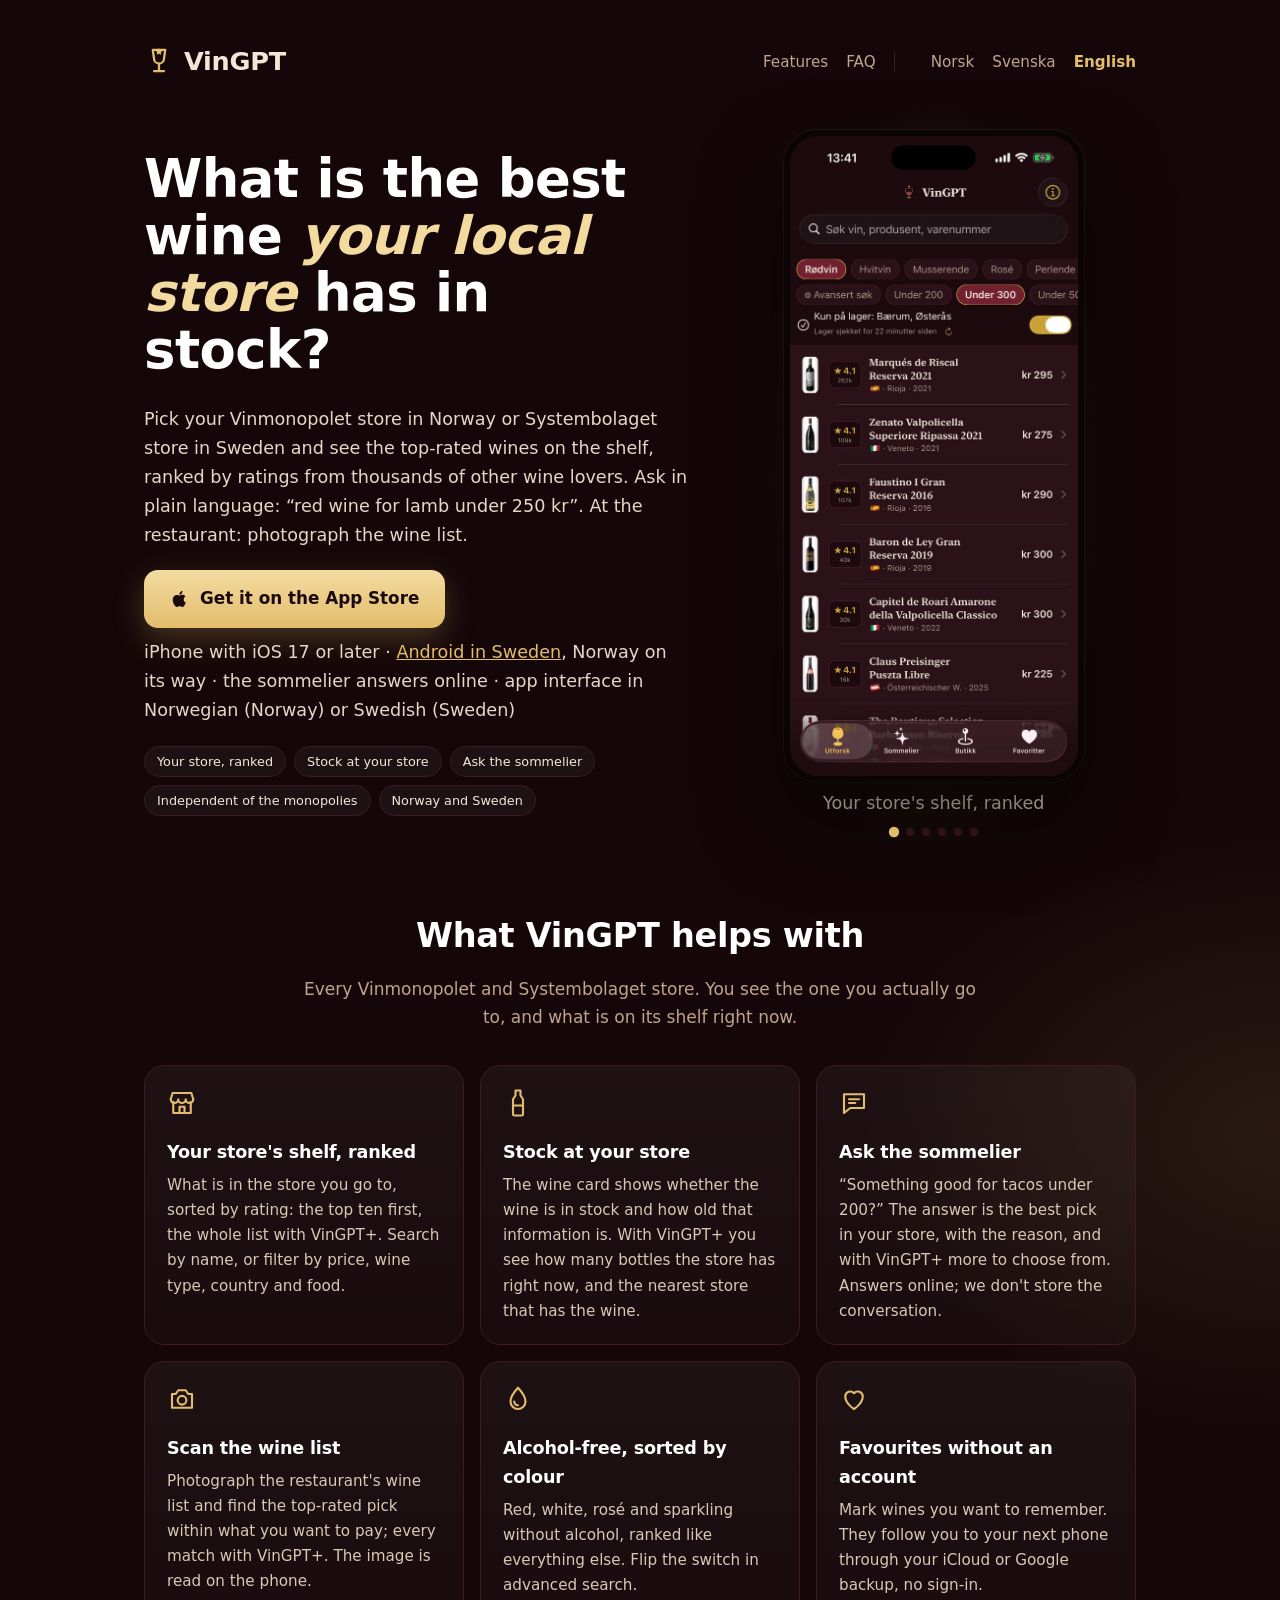
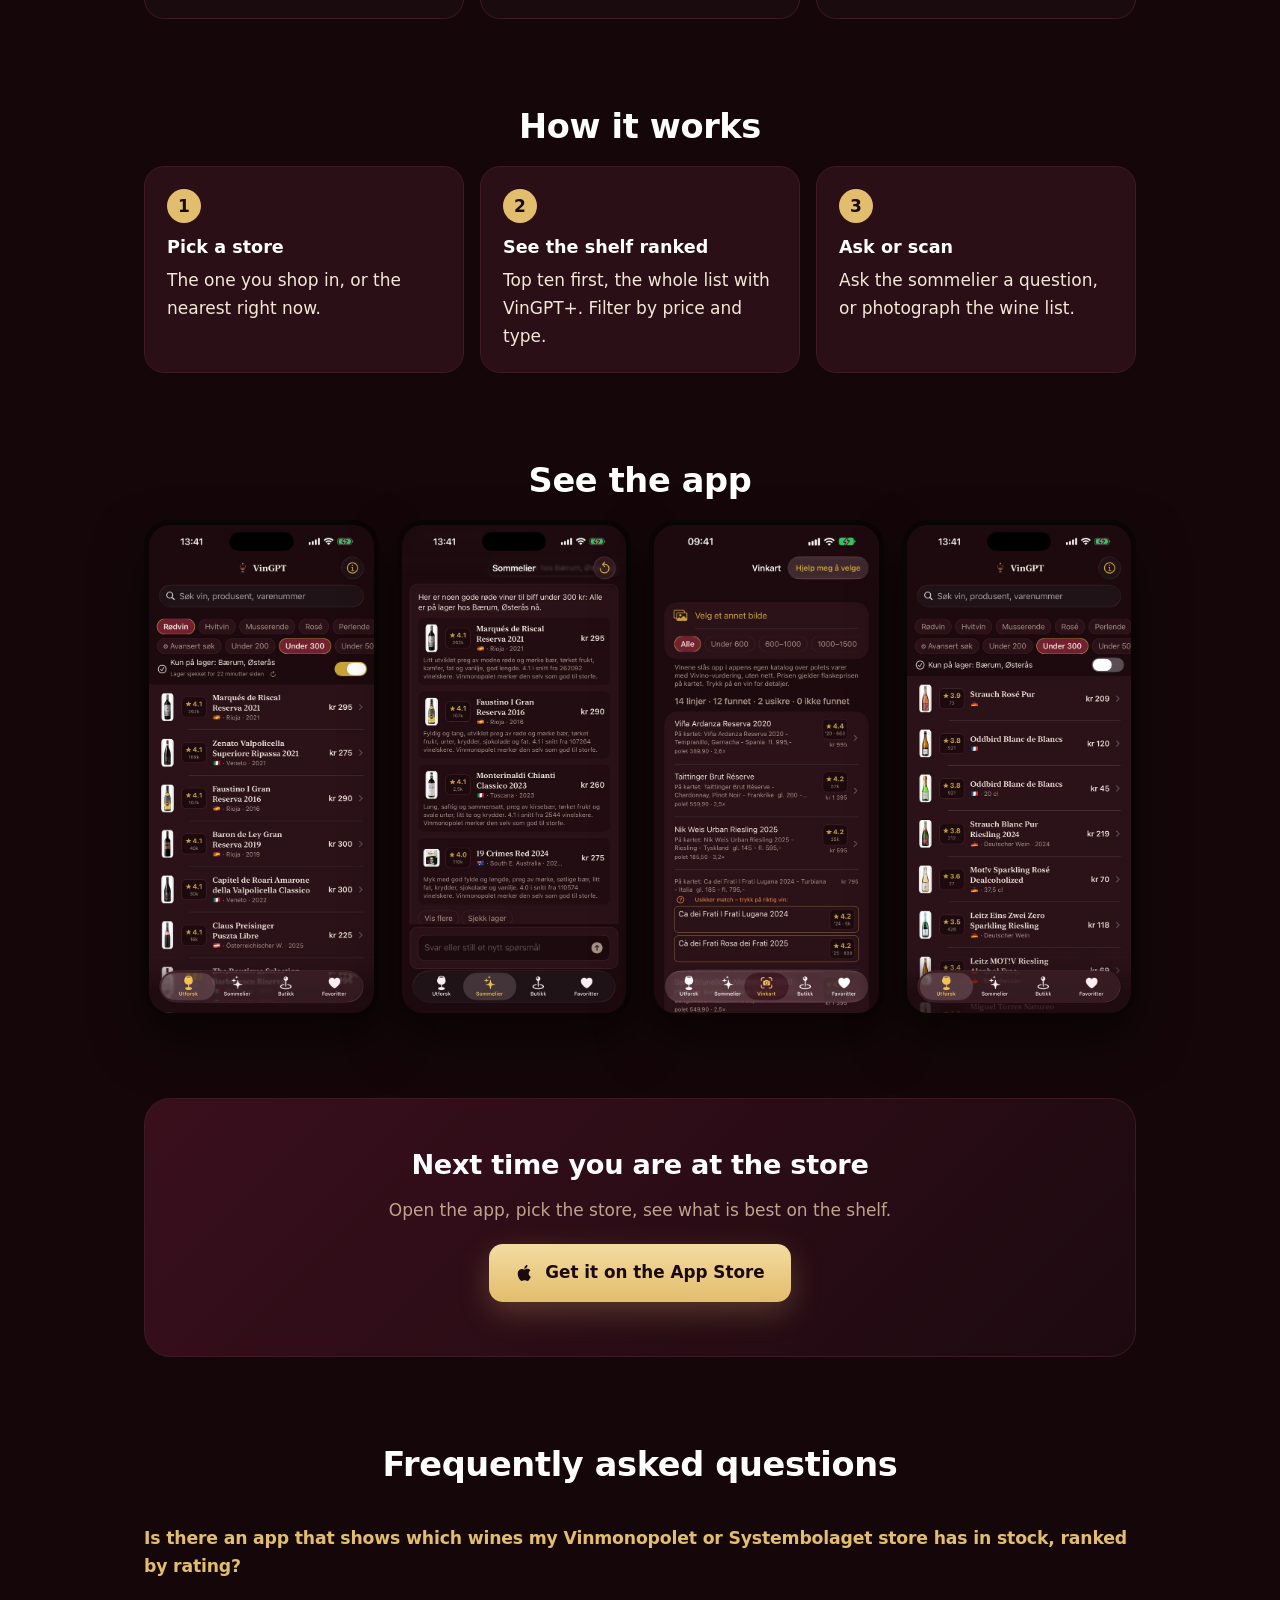
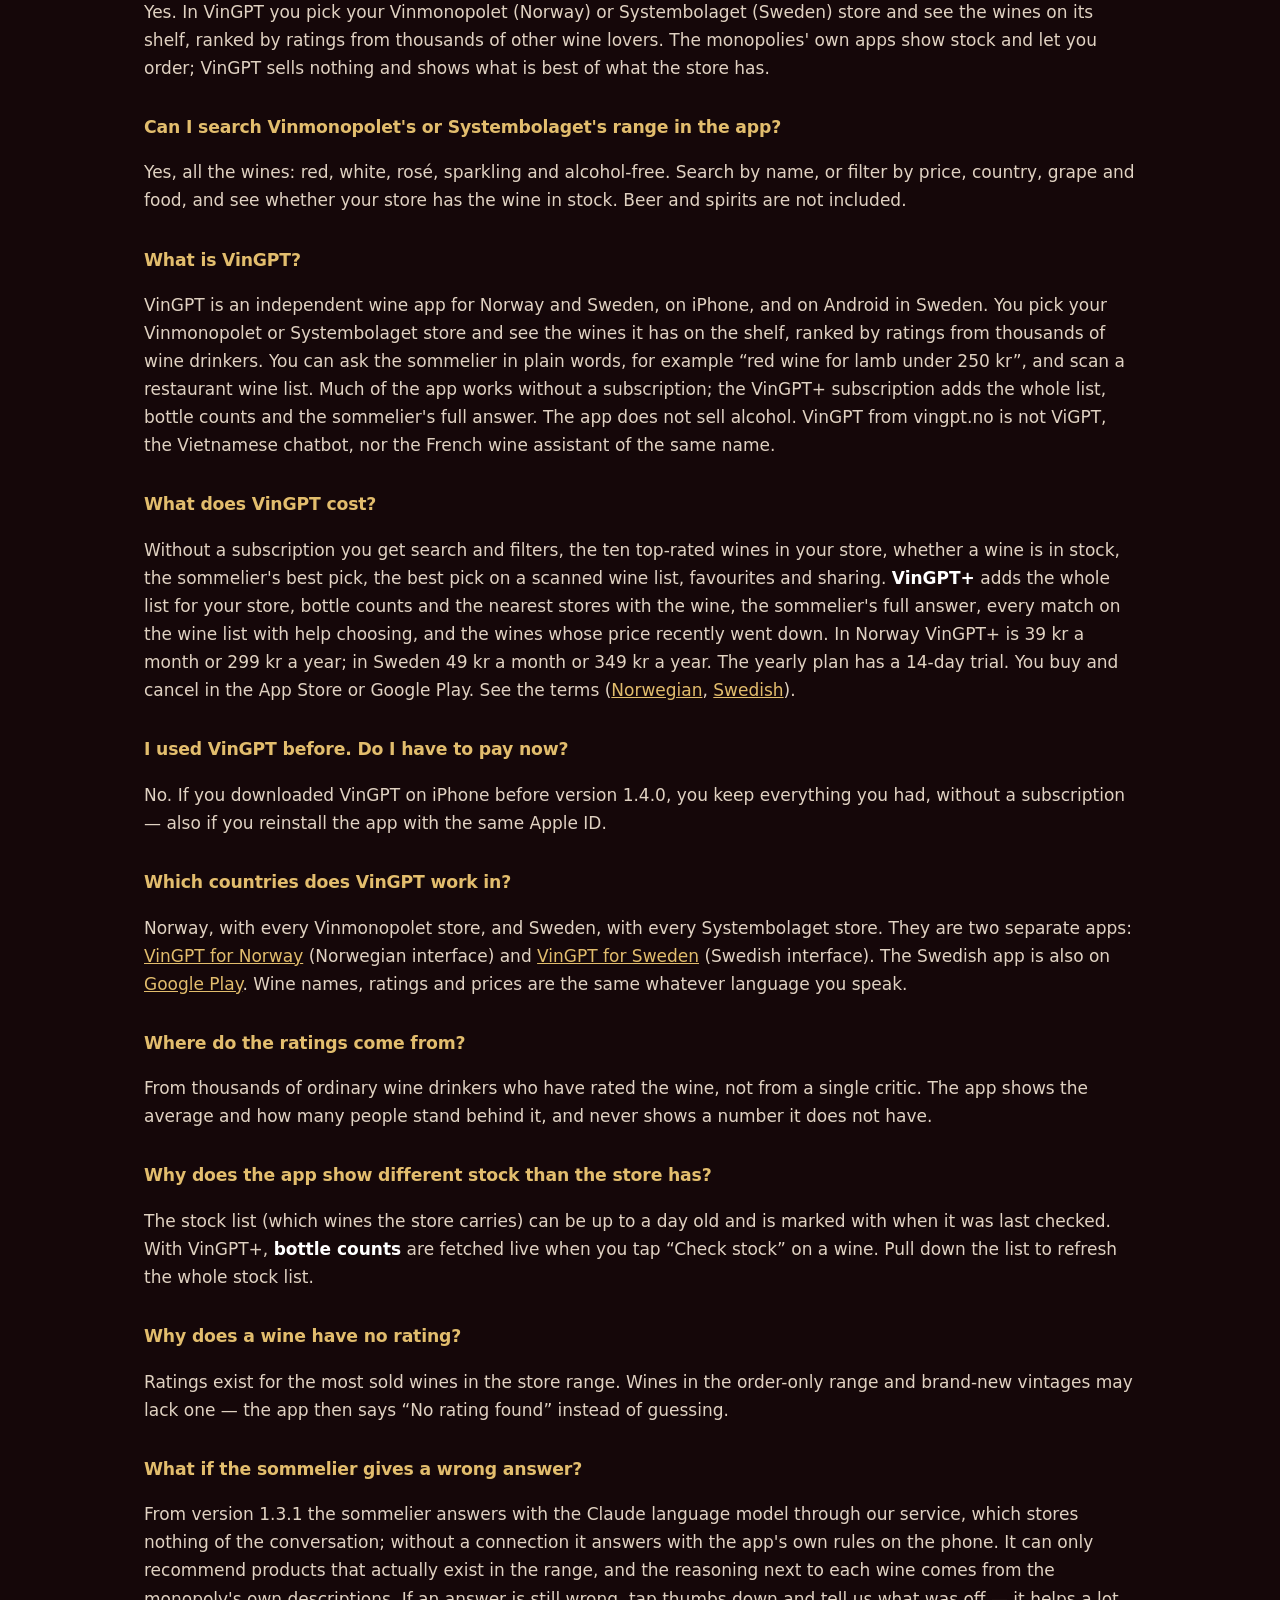
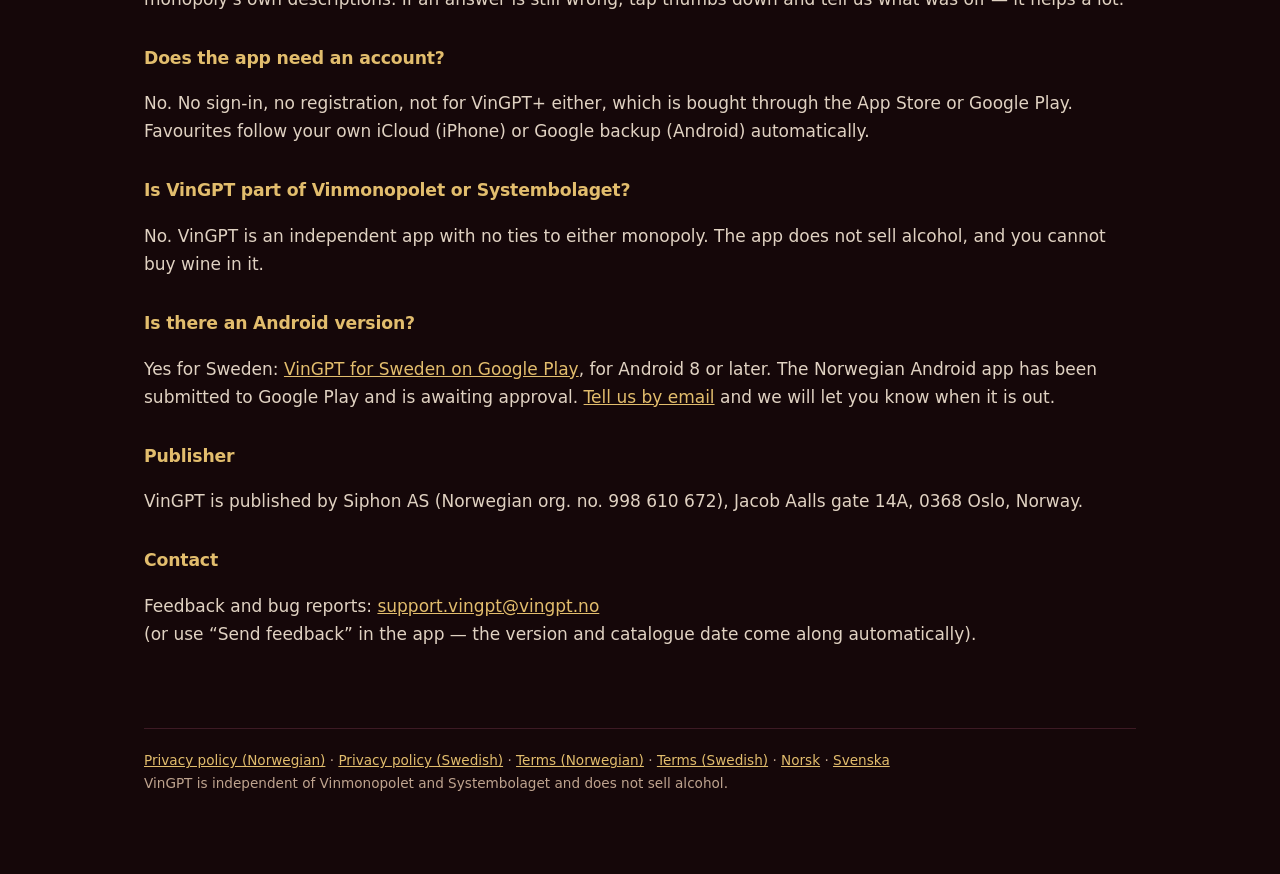
==== commit b4624910: "Ordsjekk + SEO/AEO 26.11: Android-fakta rettet (Sverige er på Play; norsk/engelsk side og llms.txt s" ====
--- a/en/index.html
+++ b/en/index.html
@@ -4,7 +4,7 @@
 <meta charset="utf-8">
 <meta name="viewport" content="width=device-width, initial-scale=1">
 <title>VinGPT – wine app for Vinmonopolet and Systembolaget</title>
-<meta name="description" content="Pick your Vinmonopolet or Systembolaget store and see the wines in stock ranked by ratings from thousands of wine lovers. iPhone and Android.">
+<meta name="description" content="Pick your Vinmonopolet or Systembolaget store and see the wines in stock ranked by ratings from thousands of wine lovers. iPhone; Android in Sweden.">
 <link rel="canonical" href="https://vingpt.no/en/">
 <meta name="msvalidate.01" content="C880A6B9B083777A271F7337E14B123C">
 <link rel="alternate" hreflang="nb" href="https://vingpt.no/">
@@ -25,12 +25,12 @@
 <meta name="theme-color" content="#150709">
 <link rel="icon" href="/favicon.ico" sizes="any">
 <link rel="apple-touch-icon" href="/apple-touch-icon.png">
-<link rel="stylesheet" href="../felles.css?v=20261106c">
+<link rel="stylesheet" href="../felles.css?v=20261126">
 <script src="/besok.js" defer></script>
 <script type="application/ld+json">{"@context": "https://schema.org", "@type": "Organization", "@id": "https://vingpt.no/#utgiver", "name": "Siphon AS", "url": "https://vingpt.no/", "logo": "https://vingpt.no/ikon-512.png", "email": "support.vingpt@vingpt.no", "address": {"@type": "PostalAddress", "streetAddress": "Jacob Aalls gate 14A", "postalCode": "0368", "addressLocality": "Oslo", "addressCountry": "NO"}, "sameAs": ["https://virksomhet.brreg.no/nb/oppslag/enheter/998610672"]}</script>
 <script type="application/ld+json">{"@context": "https://schema.org", "@type": "WebSite", "@id": "https://vingpt.no/#nettsted", "name": "VinGPT", "url": "https://vingpt.no/", "inLanguage": ["nb", "sv", "en"], "publisher": {"@id": "https://vingpt.no/#utgiver"}}</script>
-<script type="application/ld+json">{"@context": "https://schema.org", "@type": "MobileApplication", "@id": "https://vingpt.no/en/#app", "name": "VinGPT", "alternateName": "VinGPT", "operatingSystem": "iOS 17, Android 8", "applicationCategory": "LifestyleApplication", "inLanguage": "en", "url": "https://vingpt.no/en/", "installUrl": "https://apps.apple.com/no/app/id6796675360?pt=129246957&ct=nettside&mt=8", "description": "Pick your Vinmonopolet or Systembolaget store and see the wines in stock ranked by ratings from thousands of wine lovers. iPhone and Android.", "countriesSupported": "NO, SE", "image": "https://vingpt.no/godvin/kort.jpg", "publisher": {"@id": "https://vingpt.no/#utgiver"}, "sameAs": ["https://apps.apple.com/no/app/id6796675360", "https://apps.apple.com/se/app/id6821568888", "https://play.google.com/store/apps/details?id=no.vingpt.app", "https://play.google.com/store/apps/details?id=se.vingpt.app"]}</script>
-<script type="application/ld+json">{"@context": "https://schema.org", "@type": "FAQPage", "inLanguage": "en", "mainEntity": [{"@type": "Question", "name": "Is there an app that shows which wines my Vinmonopolet or Systembolaget store has in stock, ranked by rating?", "acceptedAnswer": {"@type": "Answer", "text": "Yes. In VinGPT you pick your Vinmonopolet (Norway) or Systembolaget (Sweden) store and see the wines on its shelf, ranked by ratings from thousands of other wine lovers. The monopolies' own apps show stock and let you order; VinGPT sells nothing and shows what is best of what the store has."}}, {"@type": "Question", "name": "What is VinGPT?", "acceptedAnswer": {"@type": "Answer", "text": "VinGPT is an independent iPhone and Android app for Norway and Sweden. You pick your Vinmonopolet or Systembolaget store and see the wines it has on the shelf, ranked by ratings from thousands of wine drinkers. You can ask the sommelier in plain words, for example “red wine for lamb under 250 kr”, and scan a restaurant wine list. Much of the app works without a subscription; the VinGPT+ subscription adds the whole list, bottle counts and the sommelier's full answer. The app does not sell alcohol. VinGPT from vingpt.no is not ViGPT, the Vietnamese chatbot, nor the French wine assistant of the same name."}}, {"@type": "Question", "name": "What does VinGPT cost?", "acceptedAnswer": {"@type": "Answer", "text": "Without a subscription you get search and filters, the ten top-rated wines in your store, whether a wine is in stock, the sommelier's best pick, the best pick on a scanned wine list, favourites and sharing. VinGPT+ adds the whole list for your store, bottle counts and the nearest stores with the wine, the sommelier's full answer, every match on the wine list with help choosing, and the wines whose price recently went down. In Norway VinGPT+ is 39 kr a month or 299 kr a year; in Sweden 49 kr a month or 349 kr a year. The yearly plan has a 14-day trial. You buy and cancel in the App Store or Google Play. See the terms (Norwegian, Swedish)."}}, {"@type": "Question", "name": "I used VinGPT before. Do I have to pay now?", "acceptedAnswer": {"@type": "Answer", "text": "No. If you downloaded VinGPT on iPhone before version 1.4.0, you keep everything you had, without a subscription — also if you reinstall the app with the same Apple ID."}}, {"@type": "Question", "name": "Which countries does VinGPT work in?", "acceptedAnswer": {"@type": "Answer", "text": "Norway, with every Vinmonopolet store, and Sweden, with every Systembolaget store. They are two separate apps, on the App Store and Google Play: VinGPT for Norway (Norwegian interface) and VinGPT for Sweden (Swedish interface). Wine names, ratings and prices are the same whatever language you speak."}}, {"@type": "Question", "name": "Where do the ratings come from?", "acceptedAnswer": {"@type": "Answer", "text": "From thousands of ordinary wine drinkers who have rated the wine, not from a single critic. The app shows the average and how many people stand behind it, and never shows a number it does not have."}}, {"@type": "Question", "name": "Why does the app show different stock than the store has?", "acceptedAnswer": {"@type": "Answer", "text": "The stock list (which wines the store carries) is cached for up to a day and marked with when it was last checked. With VinGPT+, bottle counts are fetched live when you tap “Check stock” on a wine. Pull down the list to refresh the whole stock list."}}, {"@type": "Question", "name": "Why does a wine have no rating?", "acceptedAnswer": {"@type": "Answer", "text": "Ratings exist for the most sold wines in the store range. Wines in the order-only range and brand-new vintages may lack one — the app then says “No rating found” instead of guessing."}}, {"@type": "Question", "name": "What if the sommelier gives a wrong answer?", "acceptedAnswer": {"@type": "Answer", "text": "From version 1.3.1 the sommelier answers with the Claude language model through our service, which stores nothing of the conversation; without a connection it answers with the app's own rules on the phone. It can only recommend products that actually exist in the range, and the reasoning next to each wine comes from the monopoly's own descriptions. If an answer is still wrong, tap thumbs down and tell us what was off — it helps a lot."}}, {"@type": "Question", "name": "Does the app need an account?", "acceptedAnswer": {"@type": "Answer", "text": "No. No sign-in, no registration, not for VinGPT+ either, which is bought through the App Store or Google Play. Favourites follow your own iCloud (iPhone) or Google backup (Android) automatically."}}, {"@type": "Question", "name": "Is VinGPT part of Vinmonopolet or Systembolaget?", "acceptedAnswer": {"@type": "Answer", "text": "No. VinGPT is an independent app with no ties to either monopoly. The app does not sell alcohol, and you cannot buy wine in it."}}, {"@type": "Question", "name": "Is there an Android version?", "acceptedAnswer": {"@type": "Answer", "text": "Yes, on Google Play for Android 8 or later: VinGPT for Norway and VinGPT for Sweden, with the same stores, ratings and sommelier as on iPhone."}}]}</script>
+<script type="application/ld+json">{"@context": "https://schema.org", "@type": "MobileApplication", "@id": "https://vingpt.no/en/#app", "name": "VinGPT", "alternateName": "VinGPT", "operatingSystem": "iOS 17, Android 8", "applicationCategory": "LifestyleApplication", "inLanguage": "en", "url": "https://vingpt.no/en/", "installUrl": "https://apps.apple.com/no/app/id6796675360?pt=129246957&ct=nettside&mt=8", "description": "Pick your Vinmonopolet or Systembolaget store and see the wines in stock ranked by ratings from thousands of wine lovers. iPhone; Android in Sweden.", "countriesSupported": "NO, SE", "image": "https://vingpt.no/godvin/kort.jpg", "publisher": {"@id": "https://vingpt.no/#utgiver"}, "sameAs": ["https://apps.apple.com/no/app/id6796675360", "https://apps.apple.com/se/app/id6821568888", "https://play.google.com/store/apps/details?id=se.vingpt.app"]}</script>
+<script type="application/ld+json">{"@context": "https://schema.org", "@type": "FAQPage", "inLanguage": "en", "mainEntity": [{"@type": "Question", "name": "Is there an app that shows which wines my Vinmonopolet or Systembolaget store has in stock, ranked by rating?", "acceptedAnswer": {"@type": "Answer", "text": "Yes. In VinGPT you pick your Vinmonopolet (Norway) or Systembolaget (Sweden) store and see the wines on its shelf, ranked by ratings from thousands of other wine lovers. The monopolies' own apps show stock and let you order; VinGPT sells nothing and shows what is best of what the store has."}}, {"@type": "Question", "name": "Can I search Vinmonopolet's or Systembolaget's range in the app?", "acceptedAnswer": {"@type": "Answer", "text": "Yes, all the wines: red, white, rosé, sparkling and alcohol-free. Search by name, or filter by price, country, grape and food, and see whether your store has the wine in stock. Beer and spirits are not included."}}, {"@type": "Question", "name": "What is VinGPT?", "acceptedAnswer": {"@type": "Answer", "text": "VinGPT is an independent wine app for Norway and Sweden, on iPhone, and on Android in Sweden. You pick your Vinmonopolet or Systembolaget store and see the wines it has on the shelf, ranked by ratings from thousands of wine drinkers. You can ask the sommelier in plain words, for example “red wine for lamb under 250 kr”, and scan a restaurant wine list. Much of the app works without a subscription; the VinGPT+ subscription adds the whole list, bottle counts and the sommelier's full answer. The app does not sell alcohol. VinGPT from vingpt.no is not ViGPT, the Vietnamese chatbot, nor the French wine assistant of the same name."}}, {"@type": "Question", "name": "What does VinGPT cost?", "acceptedAnswer": {"@type": "Answer", "text": "Without a subscription you get search and filters, the ten top-rated wines in your store, whether a wine is in stock, the sommelier's best pick, the best pick on a scanned wine list, favourites and sharing. VinGPT+ adds the whole list for your store, bottle counts and the nearest stores with the wine, the sommelier's full answer, every match on the wine list with help choosing, and the wines whose price recently went down. In Norway VinGPT+ is 39 kr a month or 299 kr a year; in Sweden 49 kr a month or 349 kr a year. The yearly plan has a 14-day trial. You buy and cancel in the App Store or Google Play. See the terms (Norwegian, Swedish)."}}, {"@type": "Question", "name": "I used VinGPT before. Do I have to pay now?", "acceptedAnswer": {"@type": "Answer", "text": "No. If you downloaded VinGPT on iPhone before version 1.4.0, you keep everything you had, without a subscription — also if you reinstall the app with the same Apple ID."}}, {"@type": "Question", "name": "Which countries does VinGPT work in?", "acceptedAnswer": {"@type": "Answer", "text": "Norway, with every Vinmonopolet store, and Sweden, with every Systembolaget store. They are two separate apps: VinGPT for Norway (Norwegian interface) and VinGPT for Sweden (Swedish interface). The Swedish app is also on Google Play. Wine names, ratings and prices are the same whatever language you speak."}}, {"@type": "Question", "name": "Where do the ratings come from?", "acceptedAnswer": {"@type": "Answer", "text": "From thousands of ordinary wine drinkers who have rated the wine, not from a single critic. The app shows the average and how many people stand behind it, and never shows a number it does not have."}}, {"@type": "Question", "name": "Why does the app show different stock than the store has?", "acceptedAnswer": {"@type": "Answer", "text": "The stock list (which wines the store carries) can be up to a day old and is marked with when it was last checked. With VinGPT+, bottle counts are fetched live when you tap “Check stock” on a wine. Pull down the list to refresh the whole stock list."}}, {"@type": "Question", "name": "Why does a wine have no rating?", "acceptedAnswer": {"@type": "Answer", "text": "Ratings exist for the most sold wines in the store range. Wines in the order-only range and brand-new vintages may lack one — the app then says “No rating found” instead of guessing."}}, {"@type": "Question", "name": "What if the sommelier gives a wrong answer?", "acceptedAnswer": {"@type": "Answer", "text": "From version 1.3.1 the sommelier answers with the Claude language model through our service, which stores nothing of the conversation; without a connection it answers with the app's own rules on the phone. It can only recommend products that actually exist in the range, and the reasoning next to each wine comes from the monopoly's own descriptions. If an answer is still wrong, tap thumbs down and tell us what was off — it helps a lot."}}, {"@type": "Question", "name": "Does the app need an account?", "acceptedAnswer": {"@type": "Answer", "text": "No. No sign-in, no registration, not for VinGPT+ either, which is bought through the App Store or Google Play. Favourites follow your own iCloud (iPhone) or Google backup (Android) automatically."}}, {"@type": "Question", "name": "Is VinGPT part of Vinmonopolet or Systembolaget?", "acceptedAnswer": {"@type": "Answer", "text": "No. VinGPT is an independent app with no ties to either monopoly. The app does not sell alcohol, and you cannot buy wine in it."}}, {"@type": "Question", "name": "Is there an Android version?", "acceptedAnswer": {"@type": "Answer", "text": "Yes for Sweden: VinGPT for Sweden on Google Play, for Android 8 or later. The Norwegian Android app has been submitted to Google Play and is awaiting approval. Tell us by email and we will let you know when it is out."}}]}</script>
 </head>
 <body>
 <main>
@@ -44,8 +44,8 @@
 <div>
 <h1 class="lofte">What is the best wine <em>your local store</em> has in stock?</h1>
 <p>Pick your Vinmonopolet store in Norway or Systembolaget store in Sweden and see the top-rated wines on the shelf, ranked by ratings from thousands of other wine lovers. Ask in plain language: “red wine for lamb under 250 kr”. At the restaurant: photograph the wine list.</p>
-<div class="knapper"><a class="appstore" href="https://apps.apple.com/no/app/id6796675360?pt=129246957&amp;ct=nettside&amp;mt=8"><svg viewBox="0 0 24 24" fill="currentColor"><path d="M16.4 12.6c0-2.4 2-3.6 2.1-3.7-1.1-1.7-2.9-1.9-3.5-1.9-1.5-.2-2.9.9-3.7.9-.8 0-1.9-.9-3.2-.8-1.6 0-3.1 1-4 2.4-1.7 3-.4 7.3 1.2 9.7.8 1.2 1.8 2.5 3 2.4 1.2 0 1.7-.8 3.2-.8s1.9.8 3.2.8 2.1-1.2 2.9-2.4c.9-1.4 1.3-2.7 1.3-2.8 0 0-2.5-1-2.5-3.8zM14 5.4c.7-.8 1.1-1.9 1-3-1 0-2.1.7-2.8 1.5-.6.7-1.2 1.8-1 2.9 1.1.1 2.2-.6 2.8-1.4z"/></svg>Get it on the App Store</a><a class="appstore play" href="https://play.google.com/store/apps/details?id=no.vingpt.app&amp;referrer=utm_source%3Dnettside"><svg viewBox="0 0 24 24" fill="currentColor" aria-hidden="true"><path d="M6 3.6v16.8a1 1 0 0 0 1.5.86l13.6-8.4a1 1 0 0 0 0-1.72L7.5 2.74A1 1 0 0 0 6 3.6z"/></svg>Get it on Google Play</a></div>
-<p class="krav">iPhone with iOS 17 or later · Android 8 or later · the sommelier answers online · app interface in Norwegian (Norway) or Swedish (Sweden)</p>
+<div class="knapper"><a class="appstore" href="https://apps.apple.com/no/app/id6796675360?pt=129246957&amp;ct=nettside&amp;mt=8"><svg viewBox="0 0 24 24" fill="currentColor"><path d="M16.4 12.6c0-2.4 2-3.6 2.1-3.7-1.1-1.7-2.9-1.9-3.5-1.9-1.5-.2-2.9.9-3.7.9-.8 0-1.9-.9-3.2-.8-1.6 0-3.1 1-4 2.4-1.7 3-.4 7.3 1.2 9.7.8 1.2 1.8 2.5 3 2.4 1.2 0 1.7-.8 3.2-.8s1.9.8 3.2.8 2.1-1.2 2.9-2.4c.9-1.4 1.3-2.7 1.3-2.8 0 0-2.5-1-2.5-3.8zM14 5.4c.7-.8 1.1-1.9 1-3-1 0-2.1.7-2.8 1.5-.6.7-1.2 1.8-1 2.9 1.1.1 2.2-.6 2.8-1.4z"/></svg>Get it on the App Store</a></div>
+<p class="krav">iPhone with iOS 17 or later · <a href="https://play.google.com/store/apps/details?id=se.vingpt.app&referrer=utm_source%3Dnettside">Android in Sweden</a>, Norway on its way · the sommelier answers online · app interface in Norwegian (Norway) or Swedish (Sweden)</p>
 <ul class="merker"><li>Your store, ranked</li><li>Stock at your store</li><li>Ask the sommelier</li><li>Independent of the monopolies</li><li>Norway and Sweden</li></ul>
 </div>
 <div class="telefon"><div class="skjermer"><img src="../bilder/no/1-utforsk.jpg" width="600" height="1303" alt="Home screen: red wines under 300 kr on the shelf of your store, ranked by rating" data-tekst="Your store&#x27;s shelf, ranked" class="aktiv"><img src="../bilder/no/4-sommelier.jpg" width="600" height="1303" alt="The sommelier answers with wines your store has in stock" data-tekst="Ask the sommelier about the food" loading="lazy"><img src="../bilder/no/3-vinkart.jpg" width="600" height="1303" alt="A photographed wine list, ranked" data-tekst="Scan the restaurant wine list" loading="lazy"><img src="../bilder/no/2-vinkort.jpg" width="600" height="1303" alt="Wine card with rating, price and bottles in stock" data-tekst="Rating, price and stock per bottle" loading="lazy"><img src="../bilder/no/5-alkoholfritt.jpg" width="600" height="1303" alt="Alcohol-free wines ranked" data-tekst="Alcohol-free, sorted by colour" loading="lazy"><img src="../bilder/no/6-butikk.jpg" width="600" height="1303" alt="The store picker" data-tekst="Pick your store" loading="lazy"></div><p class="bildetekst" aria-live="polite">Your store&#x27;s shelf, ranked</p><div class="prikker"><button type="button" data-i="0" aria-label="Your store&#x27;s shelf, ranked" class="aktiv"></button><button type="button" data-i="1" aria-label="Ask the sommelier about the food"></button><button type="button" data-i="2" aria-label="Scan the restaurant wine list"></button><button type="button" data-i="3" aria-label="Rating, price and stock per bottle"></button><button type="button" data-i="4" aria-label="Alcohol-free, sorted by colour"></button><button type="button" data-i="5" aria-label="Pick your store"></button></div></div>
@@ -55,7 +55,7 @@
 <h2 class="seksjon">What VinGPT helps with</h2>
 <p class="ingress">Every Vinmonopolet and Systembolaget store. You see the one you actually go to, and what is on its shelf right now.</p>
 <div class="kort">
-<div><svg viewBox="0 0 24 24" fill="none" stroke="currentColor" stroke-width="1.7" stroke-linecap="round" stroke-linejoin="round"><path d="M3 9l1.5-5h15L21 9"/><path d="M3 9a3 3 0 0 0 6 0 3 3 0 0 0 6 0 3 3 0 0 0 6 0"/><path d="M5 11v9h14v-9"/><path d="M10 20v-5h4v5"/></svg><h3>Your store's shelf, ranked</h3><p>What is in the store you go to, sorted by rating: the top ten first, the whole list with VinGPT+. Filter by price, wine type, country and what you are eating.</p></div><div><svg viewBox="0 0 24 24" fill="none" stroke="currentColor" stroke-width="1.7" stroke-linecap="round" stroke-linejoin="round"><path d="M10 2h4v4l2 3v12a1 1 0 0 1-1 1H9a1 1 0 0 1-1-1V9l2-3z"/><path d="M8 14h8"/></svg><h3>Stock at your store</h3><p>The wine card shows whether the wine is in stock and how old that information is. With VinGPT+ you see how many bottles the store has right now, and the nearest store that has the wine.</p></div><div><svg viewBox="0 0 24 24" fill="none" stroke="currentColor" stroke-width="1.7" stroke-linecap="round" stroke-linejoin="round"><path d="M4 5h16v11H9l-5 4z"/><path d="M8 9h8M8 12h5"/></svg><h3>Ask the sommelier</h3><p>“Something good for tacos under 200?” The answer is the best pick in your store, with the reason, and with VinGPT+ more to choose from. Answers online; we don't store the conversation.</p></div><div><svg viewBox="0 0 24 24" fill="none" stroke="currentColor" stroke-width="1.7" stroke-linecap="round" stroke-linejoin="round"><path d="M4 8h3l2-3h6l2 3h3v11H4z"/><circle cx="12" cy="13" r="3.5"/></svg><h3>Scan the wine list</h3><p>Photograph the restaurant's wine list and find the top-rated pick within what you want to pay; every match with VinGPT+. The image is read on the phone.</p></div><div><svg viewBox="0 0 24 24" fill="none" stroke="currentColor" stroke-width="1.7" stroke-linecap="round" stroke-linejoin="round"><path d="M12 3s6 6.5 6 11a6 6 0 0 1-12 0c0-4.5 6-11 6-11z"/><path d="M9 14a3 3 0 0 0 3 3"/></svg><h3>Alcohol-free, sorted by colour</h3><p>Red, white, rosé and sparkling without alcohol, ranked like everything else. Flip the switch in advanced search.</p></div><div><svg viewBox="0 0 24 24" fill="none" stroke="currentColor" stroke-width="1.7" stroke-linecap="round" stroke-linejoin="round"><path d="M12 20s-7-4.4-7-10a4 4 0 0 1 7-2.6A4 4 0 0 1 19 10c0 5.6-7 10-7 10z"/></svg><h3>Favourites without an account</h3><p>Mark wines you want to remember. They follow you to your next phone through your iCloud or Google backup, no sign-in.</p></div>
+<div><svg viewBox="0 0 24 24" fill="none" stroke="currentColor" stroke-width="1.7" stroke-linecap="round" stroke-linejoin="round"><path d="M3 9l1.5-5h15L21 9"/><path d="M3 9a3 3 0 0 0 6 0 3 3 0 0 0 6 0 3 3 0 0 0 6 0"/><path d="M5 11v9h14v-9"/><path d="M10 20v-5h4v5"/></svg><h3>Your store's shelf, ranked</h3><p>What is in the store you go to, sorted by rating: the top ten first, the whole list with VinGPT+. Search by name, or filter by price, wine type, country and food.</p></div><div><svg viewBox="0 0 24 24" fill="none" stroke="currentColor" stroke-width="1.7" stroke-linecap="round" stroke-linejoin="round"><path d="M10 2h4v4l2 3v12a1 1 0 0 1-1 1H9a1 1 0 0 1-1-1V9l2-3z"/><path d="M8 14h8"/></svg><h3>Stock at your store</h3><p>The wine card shows whether the wine is in stock and how old that information is. With VinGPT+ you see how many bottles the store has right now, and the nearest store that has the wine.</p></div><div><svg viewBox="0 0 24 24" fill="none" stroke="currentColor" stroke-width="1.7" stroke-linecap="round" stroke-linejoin="round"><path d="M4 5h16v11H9l-5 4z"/><path d="M8 9h8M8 12h5"/></svg><h3>Ask the sommelier</h3><p>“Something good for tacos under 200?” The answer is the best pick in your store, with the reason, and with VinGPT+ more to choose from. Answers online; we don't store the conversation.</p></div><div><svg viewBox="0 0 24 24" fill="none" stroke="currentColor" stroke-width="1.7" stroke-linecap="round" stroke-linejoin="round"><path d="M4 8h3l2-3h6l2 3h3v11H4z"/><circle cx="12" cy="13" r="3.5"/></svg><h3>Scan the wine list</h3><p>Photograph the restaurant's wine list and find the top-rated pick within what you want to pay; every match with VinGPT+. The image is read on the phone.</p></div><div><svg viewBox="0 0 24 24" fill="none" stroke="currentColor" stroke-width="1.7" stroke-linecap="round" stroke-linejoin="round"><path d="M12 3s6 6.5 6 11a6 6 0 0 1-12 0c0-4.5 6-11 6-11z"/><path d="M9 14a3 3 0 0 0 3 3"/></svg><h3>Alcohol-free, sorted by colour</h3><p>Red, white, rosé and sparkling without alcohol, ranked like everything else. Flip the switch in advanced search.</p></div><div><svg viewBox="0 0 24 24" fill="none" stroke="currentColor" stroke-width="1.7" stroke-linecap="round" stroke-linejoin="round"><path d="M12 20s-7-4.4-7-10a4 4 0 0 1 7-2.6A4 4 0 0 1 19 10c0 5.6-7 10-7 10z"/></svg><h3>Favourites without an account</h3><p>Mark wines you want to remember. They follow you to your next phone through your iCloud or Google backup, no sign-in.</p></div>
 </div>
 </section>
 
@@ -79,25 +79,27 @@
 <section class="band">
 <p class="lofte">Next time you are at the store</p>
 <p>Open the app, pick the store, see what is best on the shelf.</p>
-<div class="knapper"><a class="appstore" href="https://apps.apple.com/no/app/id6796675360?pt=129246957&amp;ct=nettside&amp;mt=8"><svg viewBox="0 0 24 24" fill="currentColor"><path d="M16.4 12.6c0-2.4 2-3.6 2.1-3.7-1.1-1.7-2.9-1.9-3.5-1.9-1.5-.2-2.9.9-3.7.9-.8 0-1.9-.9-3.2-.8-1.6 0-3.1 1-4 2.4-1.7 3-.4 7.3 1.2 9.7.8 1.2 1.8 2.5 3 2.4 1.2 0 1.7-.8 3.2-.8s1.9.8 3.2.8 2.1-1.2 2.9-2.4c.9-1.4 1.3-2.7 1.3-2.8 0 0-2.5-1-2.5-3.8zM14 5.4c.7-.8 1.1-1.9 1-3-1 0-2.1.7-2.8 1.5-.6.7-1.2 1.8-1 2.9 1.1.1 2.2-.6 2.8-1.4z"/></svg>Get it on the App Store</a><a class="appstore play" href="https://play.google.com/store/apps/details?id=no.vingpt.app&amp;referrer=utm_source%3Dnettside"><svg viewBox="0 0 24 24" fill="currentColor" aria-hidden="true"><path d="M6 3.6v16.8a1 1 0 0 0 1.5.86l13.6-8.4a1 1 0 0 0 0-1.72L7.5 2.74A1 1 0 0 0 6 3.6z"/></svg>Get it on Google Play</a></div>
+<div class="knapper"><a class="appstore" href="https://apps.apple.com/no/app/id6796675360?pt=129246957&amp;ct=nettside&amp;mt=8"><svg viewBox="0 0 24 24" fill="currentColor"><path d="M16.4 12.6c0-2.4 2-3.6 2.1-3.7-1.1-1.7-2.9-1.9-3.5-1.9-1.5-.2-2.9.9-3.7.9-.8 0-1.9-.9-3.2-.8-1.6 0-3.1 1-4 2.4-1.7 3-.4 7.3 1.2 9.7.8 1.2 1.8 2.5 3 2.4 1.2 0 1.7-.8 3.2-.8s1.9.8 3.2.8 2.1-1.2 2.9-2.4c.9-1.4 1.3-2.7 1.3-2.8 0 0-2.5-1-2.5-3.8zM14 5.4c.7-.8 1.1-1.9 1-3-1 0-2.1.7-2.8 1.5-.6.7-1.2 1.8-1 2.9 1.1.1 2.2-.6 2.8-1.4z"/></svg>Get it on the App Store</a></div>
 </section>
 
 <section id="faq" class="faq">
 <h2 class="seksjon">Frequently asked questions</h2>
 <h3>Is there an app that shows which wines my Vinmonopolet or Systembolaget store has in stock, ranked by rating?</h3>
 <p>Yes. In VinGPT you pick your Vinmonopolet (Norway) or Systembolaget (Sweden) store and see the wines on its shelf, ranked by ratings from thousands of other wine lovers. The monopolies' own apps show stock and let you order; VinGPT sells nothing and shows what is best of what the store has.</p>
+<h3>Can I search Vinmonopolet's or Systembolaget's range in the app?</h3>
+<p>Yes, all the wines: red, white, rosé, sparkling and alcohol-free. Search by name, or filter by price, country, grape and food, and see whether your store has the wine in stock. Beer and spirits are not included.</p>
 <h3>What is VinGPT?</h3>
-<p>VinGPT is an independent iPhone and Android app for Norway and Sweden. You pick your Vinmonopolet or Systembolaget store and see the wines it has on the shelf, ranked by ratings from thousands of wine drinkers. You can ask the sommelier in plain words, for example “red wine for lamb under 250 kr”, and scan a restaurant wine list. Much of the app works without a subscription; the VinGPT+ subscription adds the whole list, bottle counts and the sommelier's full answer. The app does not sell alcohol. VinGPT from vingpt.no is not ViGPT, the Vietnamese chatbot, nor the French wine assistant of the same name.</p>
+<p>VinGPT is an independent wine app for Norway and Sweden, on iPhone, and on Android in Sweden. You pick your Vinmonopolet or Systembolaget store and see the wines it has on the shelf, ranked by ratings from thousands of wine drinkers. You can ask the sommelier in plain words, for example “red wine for lamb under 250 kr”, and scan a restaurant wine list. Much of the app works without a subscription; the VinGPT+ subscription adds the whole list, bottle counts and the sommelier's full answer. The app does not sell alcohol. VinGPT from vingpt.no is not ViGPT, the Vietnamese chatbot, nor the French wine assistant of the same name.</p>
 <h3>What does VinGPT cost?</h3>
 <p>Without a subscription you get search and filters, the ten top-rated wines in your store, whether a wine is in stock, the sommelier's best pick, the best pick on a scanned wine list, favourites and sharing. <strong>VinGPT+</strong> adds the whole list for your store, bottle counts and the nearest stores with the wine, the sommelier's full answer, every match on the wine list with help choosing, and the wines whose price recently went down. In Norway VinGPT+ is 39 kr a month or 299 kr a year; in Sweden 49 kr a month or 349 kr a year. The yearly plan has a 14-day trial. You buy and cancel in the App Store or Google Play. See the terms (<a href="../vilkar/">Norwegian</a>, <a href="../sv/villkor/">Swedish</a>).</p>
 <h3>I used VinGPT before. Do I have to pay now?</h3>
 <p>No. If you downloaded VinGPT on iPhone before version 1.4.0, you keep everything you had, without a subscription — also if you reinstall the app with the same Apple ID.</p>
 <h3>Which countries does VinGPT work in?</h3>
-<p>Norway, with every Vinmonopolet store, and Sweden, with every Systembolaget store. They are two separate apps, on the App Store and Google Play: <a href="https://apps.apple.com/no/app/id6796675360?pt=129246957&ct=nettside&mt=8">VinGPT for Norway</a> (Norwegian interface) and <a href="https://apps.apple.com/se/app/id6821568888?pt=129246957&ct=nettside&mt=8">VinGPT for Sweden</a> (Swedish interface). Wine names, ratings and prices are the same whatever language you speak.</p>
+<p>Norway, with every Vinmonopolet store, and Sweden, with every Systembolaget store. They are two separate apps: <a href="https://apps.apple.com/no/app/id6796675360?pt=129246957&ct=nettside&mt=8">VinGPT for Norway</a> (Norwegian interface) and <a href="https://apps.apple.com/se/app/id6821568888?pt=129246957&ct=nettside&mt=8">VinGPT for Sweden</a> (Swedish interface). The Swedish app is also on <a href="https://play.google.com/store/apps/details?id=se.vingpt.app&referrer=utm_source%3Dnettside">Google Play</a>. Wine names, ratings and prices are the same whatever language you speak.</p>
 <h3>Where do the ratings come from?</h3>
 <p>From thousands of ordinary wine drinkers who have rated the wine, not from a single critic. The app shows the average and how many people stand behind it, and never shows a number it does not have.</p>
 <h3>Why does the app show different stock than the store has?</h3>
-<p>The stock list (which wines the store carries) is cached for up to a day and marked with when it was last checked. With VinGPT+, <strong>bottle counts</strong> are fetched live when you tap “Check stock” on a wine. Pull down the list to refresh the whole stock list.</p>
+<p>The stock list (which wines the store carries) can be up to a day old and is marked with when it was last checked. With VinGPT+, <strong>bottle counts</strong> are fetched live when you tap “Check stock” on a wine. Pull down the list to refresh the whole stock list.</p>
 <h3>Why does a wine have no rating?</h3>
 <p>Ratings exist for the most sold wines in the store range. Wines in the order-only range and brand-new vintages may lack one — the app then says “No rating found” instead of guessing.</p>
 <h3>What if the sommelier gives a wrong answer?</h3>
@@ -107,7 +109,7 @@
 <h3>Is VinGPT part of Vinmonopolet or Systembolaget?</h3>
 <p>No. VinGPT is an independent app with no ties to either monopoly. The app does not sell alcohol, and you cannot buy wine in it.</p>
 <h3>Is there an Android version?</h3>
-<p>Yes, on Google Play for Android 8 or later: <a href="https://play.google.com/store/apps/details?id=no.vingpt.app&referrer=utm_source%3Dnettside">VinGPT for Norway</a> and <a href="https://play.google.com/store/apps/details?id=se.vingpt.app&referrer=utm_source%3Dnettside">VinGPT for Sweden</a>, with the same stores, ratings and sommelier as on iPhone.</p>
+<p>Yes for Sweden: <a href="https://play.google.com/store/apps/details?id=se.vingpt.app&referrer=utm_source%3Dnettside">VinGPT for Sweden on Google Play</a>, for Android 8 or later. The Norwegian Android app has been submitted to Google Play and is awaiting approval. <a href="mailto:support.vingpt@vingpt.no?subject=VinGPT%20on%20Android&amp;body=Let%20me%20know%20when%20VinGPT%20comes%20to%20Android.">Tell us by email</a> and we will let you know when it is out.</p>
 <h3>Publisher</h3>
 <p>VinGPT is published by Siphon AS (Norwegian org. no. 998 610 672), Jacob Aalls gate 14A, 0368 Oslo, Norway.</p>
 <h3>Contact</h3>
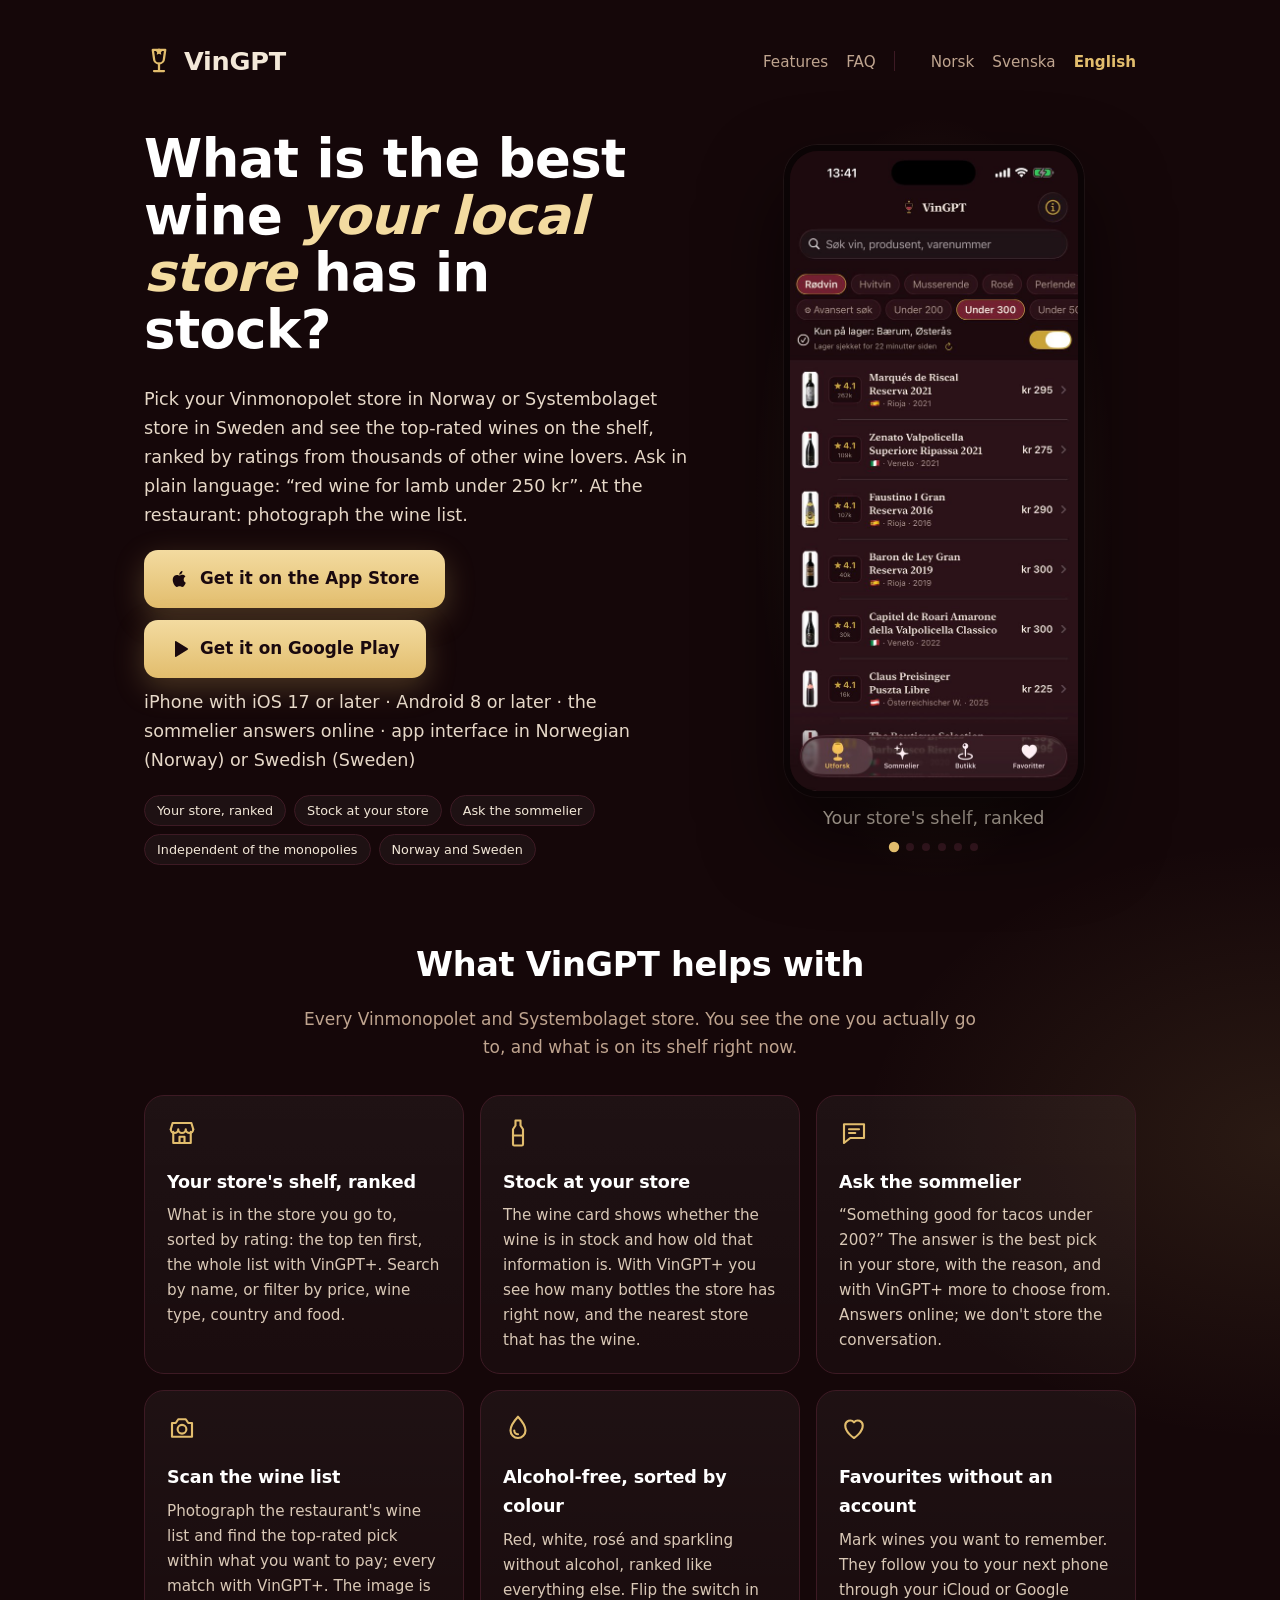
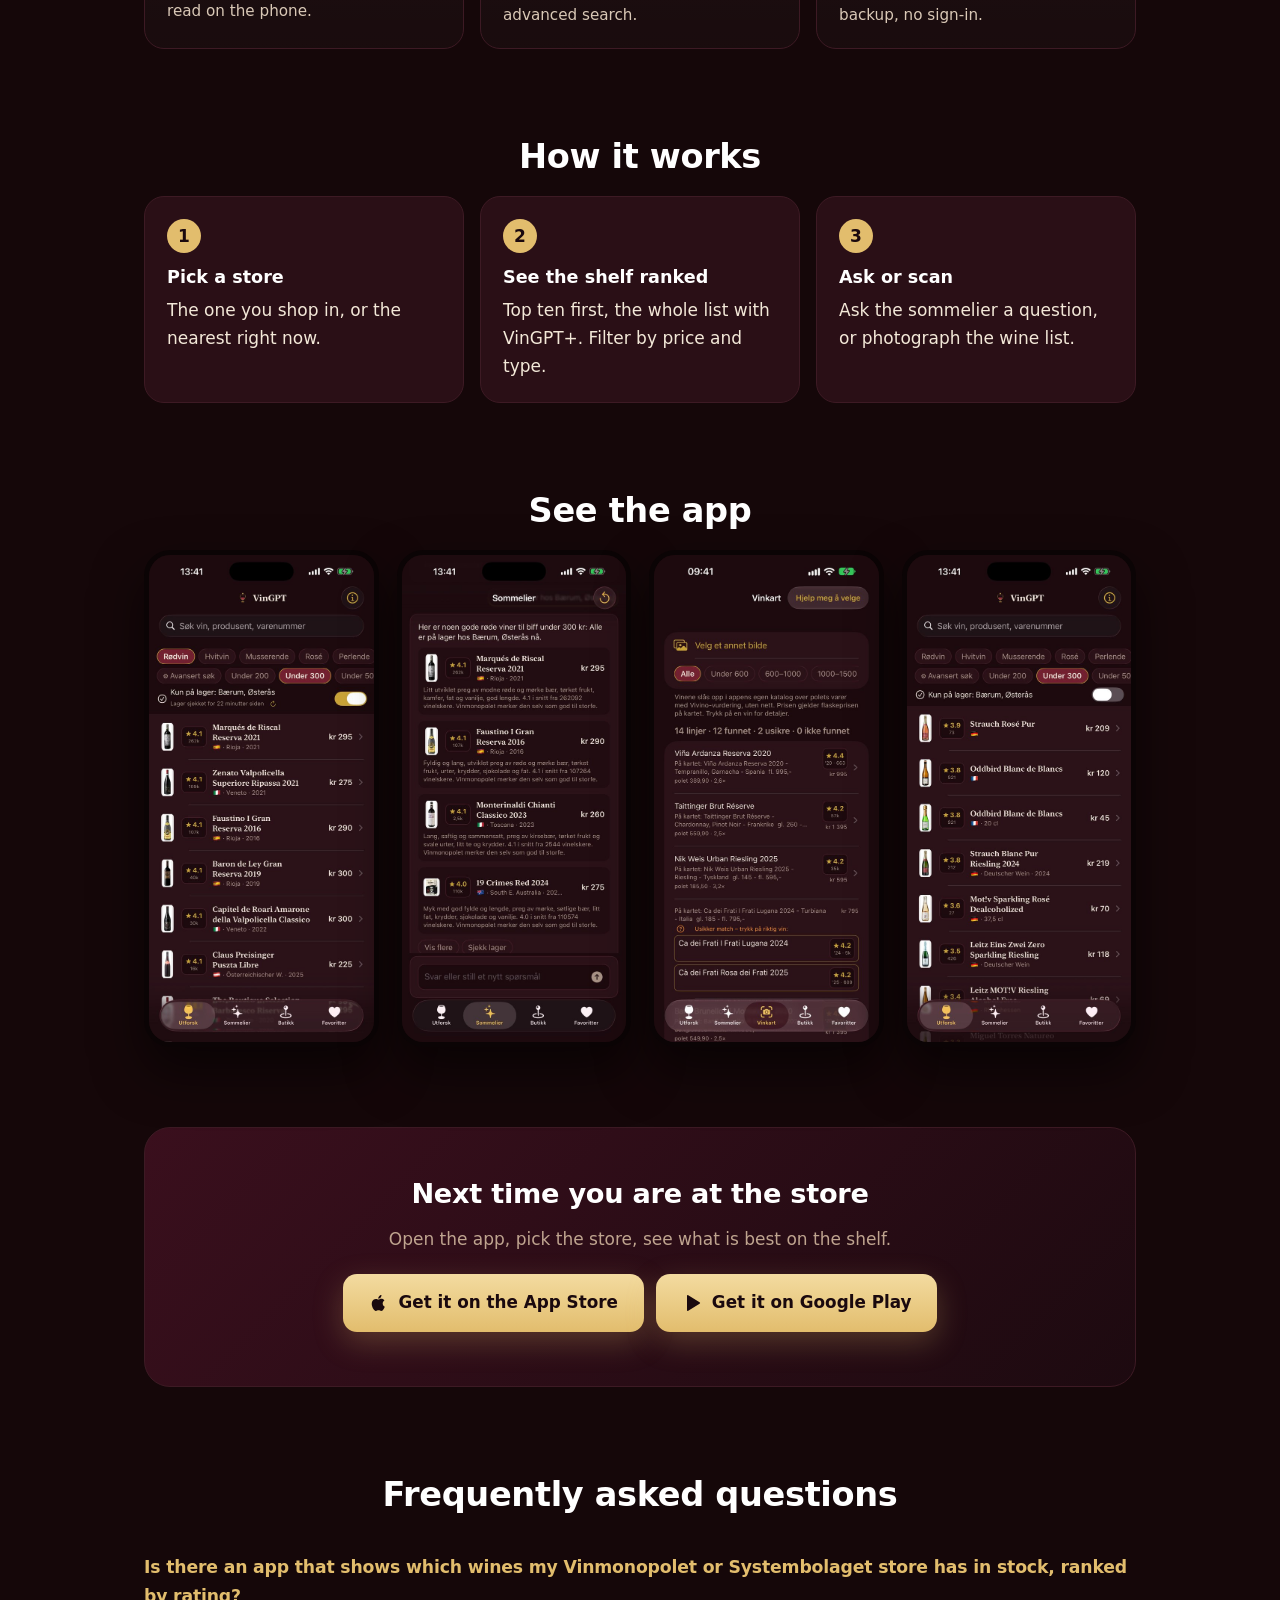
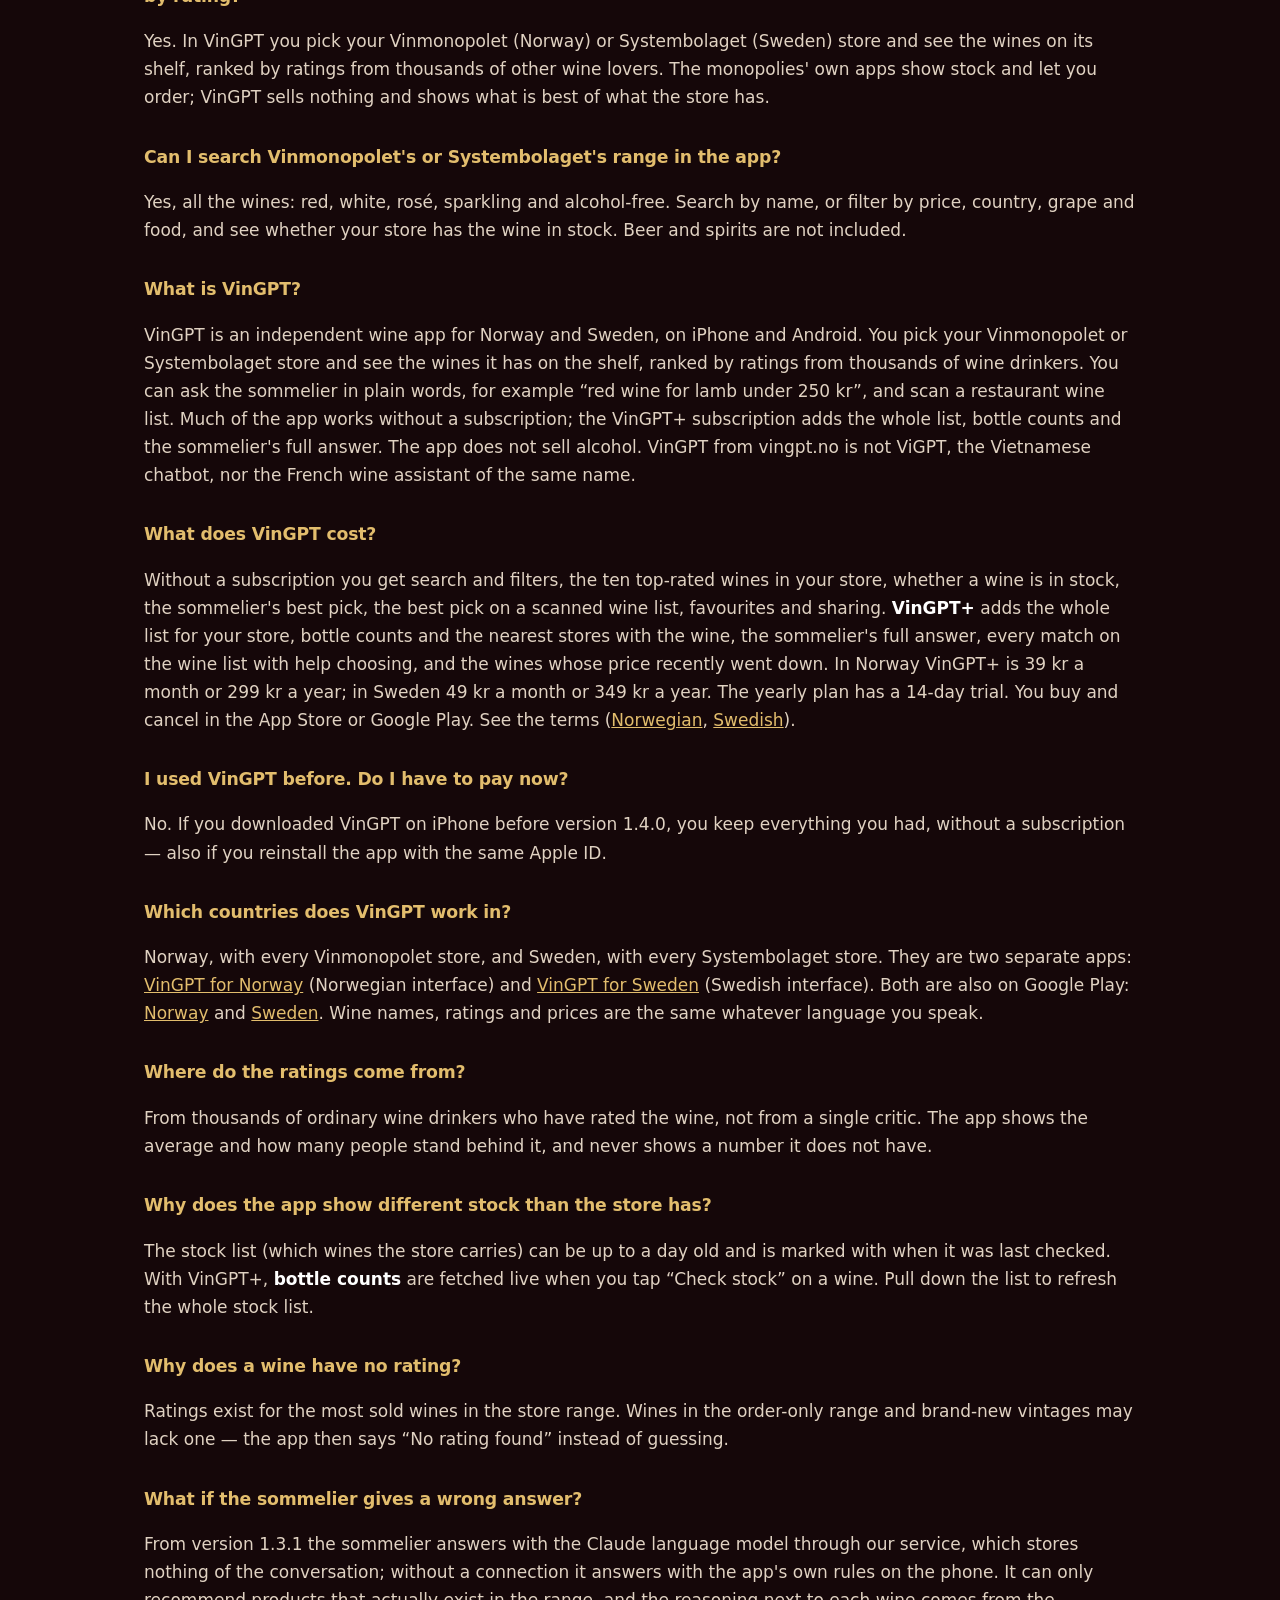
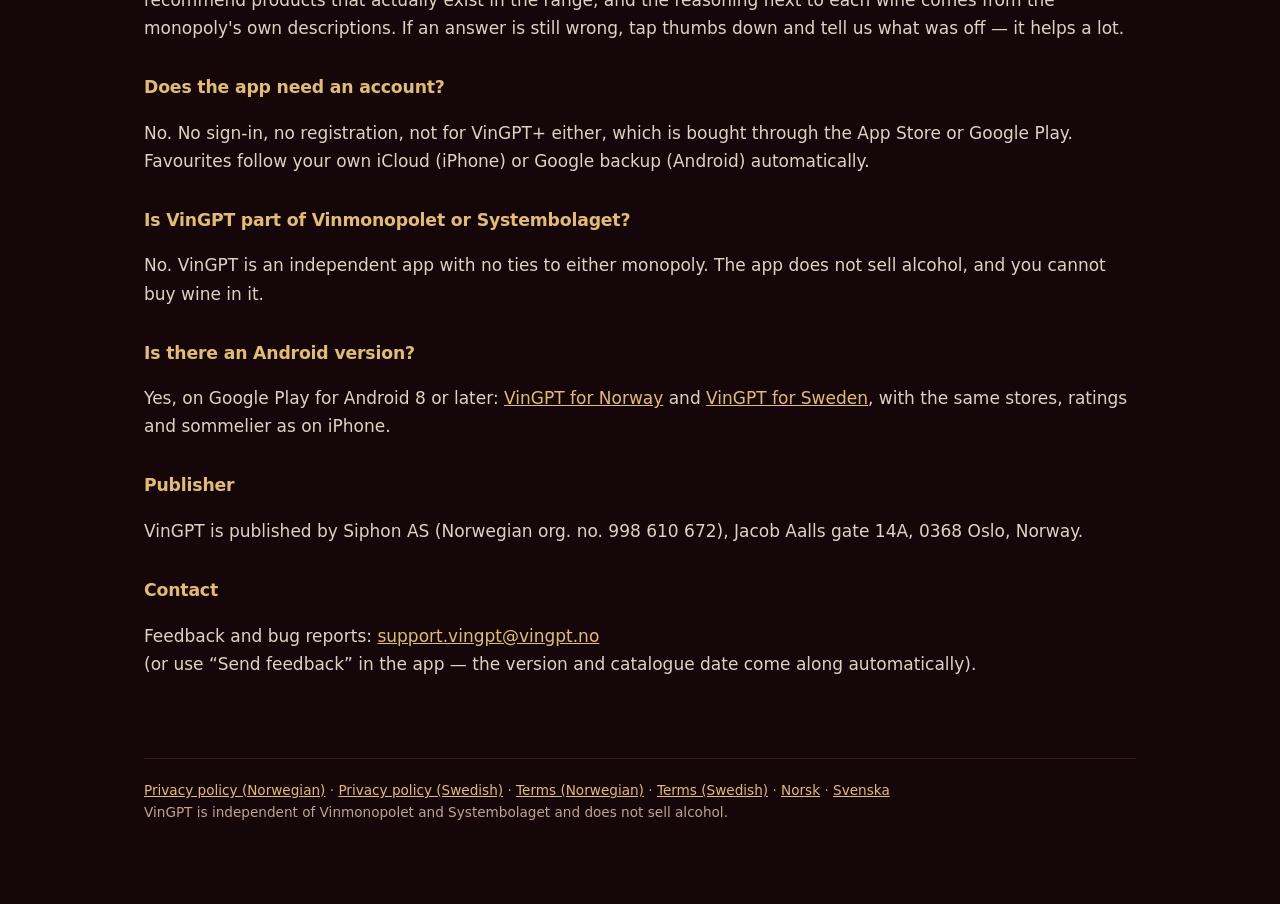
==== commit 5b14534f: "Flett inn main (ordsjekk 26.11): bygg.py = main med ANDROID_NO = True Co-Authored-By: Claude Fable 5" ====
--- a/en/index.html
+++ b/en/index.html
@@ -4,7 +4,7 @@
 <meta charset="utf-8">
 <meta name="viewport" content="width=device-width, initial-scale=1">
 <title>VinGPT – wine app for Vinmonopolet and Systembolaget</title>
-<meta name="description" content="Pick your Vinmonopolet or Systembolaget store and see the wines in stock ranked by ratings from thousands of wine lovers. iPhone; Android in Sweden.">
+<meta name="description" content="Pick your Vinmonopolet or Systembolaget store and see the wines in stock ranked by ratings from thousands of wine lovers. iPhone and Android.">
 <link rel="canonical" href="https://vingpt.no/en/">
 <meta name="msvalidate.01" content="C880A6B9B083777A271F7337E14B123C">
 <link rel="alternate" hreflang="nb" href="https://vingpt.no/">
@@ -29,8 +29,8 @@
 <script src="/besok.js" defer></script>
 <script type="application/ld+json">{"@context": "https://schema.org", "@type": "Organization", "@id": "https://vingpt.no/#utgiver", "name": "Siphon AS", "url": "https://vingpt.no/", "logo": "https://vingpt.no/ikon-512.png", "email": "support.vingpt@vingpt.no", "address": {"@type": "PostalAddress", "streetAddress": "Jacob Aalls gate 14A", "postalCode": "0368", "addressLocality": "Oslo", "addressCountry": "NO"}, "sameAs": ["https://virksomhet.brreg.no/nb/oppslag/enheter/998610672"]}</script>
 <script type="application/ld+json">{"@context": "https://schema.org", "@type": "WebSite", "@id": "https://vingpt.no/#nettsted", "name": "VinGPT", "url": "https://vingpt.no/", "inLanguage": ["nb", "sv", "en"], "publisher": {"@id": "https://vingpt.no/#utgiver"}}</script>
-<script type="application/ld+json">{"@context": "https://schema.org", "@type": "MobileApplication", "@id": "https://vingpt.no/en/#app", "name": "VinGPT", "alternateName": "VinGPT", "operatingSystem": "iOS 17, Android 8", "applicationCategory": "LifestyleApplication", "inLanguage": "en", "url": "https://vingpt.no/en/", "installUrl": "https://apps.apple.com/no/app/id6796675360?pt=129246957&ct=nettside&mt=8", "description": "Pick your Vinmonopolet or Systembolaget store and see the wines in stock ranked by ratings from thousands of wine lovers. iPhone; Android in Sweden.", "countriesSupported": "NO, SE", "image": "https://vingpt.no/godvin/kort.jpg", "publisher": {"@id": "https://vingpt.no/#utgiver"}, "sameAs": ["https://apps.apple.com/no/app/id6796675360", "https://apps.apple.com/se/app/id6821568888", "https://play.google.com/store/apps/details?id=se.vingpt.app"]}</script>
-<script type="application/ld+json">{"@context": "https://schema.org", "@type": "FAQPage", "inLanguage": "en", "mainEntity": [{"@type": "Question", "name": "Is there an app that shows which wines my Vinmonopolet or Systembolaget store has in stock, ranked by rating?", "acceptedAnswer": {"@type": "Answer", "text": "Yes. In VinGPT you pick your Vinmonopolet (Norway) or Systembolaget (Sweden) store and see the wines on its shelf, ranked by ratings from thousands of other wine lovers. The monopolies' own apps show stock and let you order; VinGPT sells nothing and shows what is best of what the store has."}}, {"@type": "Question", "name": "Can I search Vinmonopolet's or Systembolaget's range in the app?", "acceptedAnswer": {"@type": "Answer", "text": "Yes, all the wines: red, white, rosé, sparkling and alcohol-free. Search by name, or filter by price, country, grape and food, and see whether your store has the wine in stock. Beer and spirits are not included."}}, {"@type": "Question", "name": "What is VinGPT?", "acceptedAnswer": {"@type": "Answer", "text": "VinGPT is an independent wine app for Norway and Sweden, on iPhone, and on Android in Sweden. You pick your Vinmonopolet or Systembolaget store and see the wines it has on the shelf, ranked by ratings from thousands of wine drinkers. You can ask the sommelier in plain words, for example “red wine for lamb under 250 kr”, and scan a restaurant wine list. Much of the app works without a subscription; the VinGPT+ subscription adds the whole list, bottle counts and the sommelier's full answer. The app does not sell alcohol. VinGPT from vingpt.no is not ViGPT, the Vietnamese chatbot, nor the French wine assistant of the same name."}}, {"@type": "Question", "name": "What does VinGPT cost?", "acceptedAnswer": {"@type": "Answer", "text": "Without a subscription you get search and filters, the ten top-rated wines in your store, whether a wine is in stock, the sommelier's best pick, the best pick on a scanned wine list, favourites and sharing. VinGPT+ adds the whole list for your store, bottle counts and the nearest stores with the wine, the sommelier's full answer, every match on the wine list with help choosing, and the wines whose price recently went down. In Norway VinGPT+ is 39 kr a month or 299 kr a year; in Sweden 49 kr a month or 349 kr a year. The yearly plan has a 14-day trial. You buy and cancel in the App Store or Google Play. See the terms (Norwegian, Swedish)."}}, {"@type": "Question", "name": "I used VinGPT before. Do I have to pay now?", "acceptedAnswer": {"@type": "Answer", "text": "No. If you downloaded VinGPT on iPhone before version 1.4.0, you keep everything you had, without a subscription — also if you reinstall the app with the same Apple ID."}}, {"@type": "Question", "name": "Which countries does VinGPT work in?", "acceptedAnswer": {"@type": "Answer", "text": "Norway, with every Vinmonopolet store, and Sweden, with every Systembolaget store. They are two separate apps: VinGPT for Norway (Norwegian interface) and VinGPT for Sweden (Swedish interface). The Swedish app is also on Google Play. Wine names, ratings and prices are the same whatever language you speak."}}, {"@type": "Question", "name": "Where do the ratings come from?", "acceptedAnswer": {"@type": "Answer", "text": "From thousands of ordinary wine drinkers who have rated the wine, not from a single critic. The app shows the average and how many people stand behind it, and never shows a number it does not have."}}, {"@type": "Question", "name": "Why does the app show different stock than the store has?", "acceptedAnswer": {"@type": "Answer", "text": "The stock list (which wines the store carries) can be up to a day old and is marked with when it was last checked. With VinGPT+, bottle counts are fetched live when you tap “Check stock” on a wine. Pull down the list to refresh the whole stock list."}}, {"@type": "Question", "name": "Why does a wine have no rating?", "acceptedAnswer": {"@type": "Answer", "text": "Ratings exist for the most sold wines in the store range. Wines in the order-only range and brand-new vintages may lack one — the app then says “No rating found” instead of guessing."}}, {"@type": "Question", "name": "What if the sommelier gives a wrong answer?", "acceptedAnswer": {"@type": "Answer", "text": "From version 1.3.1 the sommelier answers with the Claude language model through our service, which stores nothing of the conversation; without a connection it answers with the app's own rules on the phone. It can only recommend products that actually exist in the range, and the reasoning next to each wine comes from the monopoly's own descriptions. If an answer is still wrong, tap thumbs down and tell us what was off — it helps a lot."}}, {"@type": "Question", "name": "Does the app need an account?", "acceptedAnswer": {"@type": "Answer", "text": "No. No sign-in, no registration, not for VinGPT+ either, which is bought through the App Store or Google Play. Favourites follow your own iCloud (iPhone) or Google backup (Android) automatically."}}, {"@type": "Question", "name": "Is VinGPT part of Vinmonopolet or Systembolaget?", "acceptedAnswer": {"@type": "Answer", "text": "No. VinGPT is an independent app with no ties to either monopoly. The app does not sell alcohol, and you cannot buy wine in it."}}, {"@type": "Question", "name": "Is there an Android version?", "acceptedAnswer": {"@type": "Answer", "text": "Yes for Sweden: VinGPT for Sweden on Google Play, for Android 8 or later. The Norwegian Android app has been submitted to Google Play and is awaiting approval. Tell us by email and we will let you know when it is out."}}]}</script>
+<script type="application/ld+json">{"@context": "https://schema.org", "@type": "MobileApplication", "@id": "https://vingpt.no/en/#app", "name": "VinGPT", "alternateName": "VinGPT", "operatingSystem": "iOS 17, Android 8", "applicationCategory": "LifestyleApplication", "inLanguage": "en", "url": "https://vingpt.no/en/", "installUrl": "https://apps.apple.com/no/app/id6796675360?pt=129246957&ct=nettside&mt=8", "description": "Pick your Vinmonopolet or Systembolaget store and see the wines in stock ranked by ratings from thousands of wine lovers. iPhone and Android.", "countriesSupported": "NO, SE", "image": "https://vingpt.no/godvin/kort.jpg", "publisher": {"@id": "https://vingpt.no/#utgiver"}, "sameAs": ["https://apps.apple.com/no/app/id6796675360", "https://apps.apple.com/se/app/id6821568888", "https://play.google.com/store/apps/details?id=se.vingpt.app", "https://play.google.com/store/apps/details?id=no.vingpt.app"]}</script>
+<script type="application/ld+json">{"@context": "https://schema.org", "@type": "FAQPage", "inLanguage": "en", "mainEntity": [{"@type": "Question", "name": "Is there an app that shows which wines my Vinmonopolet or Systembolaget store has in stock, ranked by rating?", "acceptedAnswer": {"@type": "Answer", "text": "Yes. In VinGPT you pick your Vinmonopolet (Norway) or Systembolaget (Sweden) store and see the wines on its shelf, ranked by ratings from thousands of other wine lovers. The monopolies' own apps show stock and let you order; VinGPT sells nothing and shows what is best of what the store has."}}, {"@type": "Question", "name": "Can I search Vinmonopolet's or Systembolaget's range in the app?", "acceptedAnswer": {"@type": "Answer", "text": "Yes, all the wines: red, white, rosé, sparkling and alcohol-free. Search by name, or filter by price, country, grape and food, and see whether your store has the wine in stock. Beer and spirits are not included."}}, {"@type": "Question", "name": "What is VinGPT?", "acceptedAnswer": {"@type": "Answer", "text": "VinGPT is an independent wine app for Norway and Sweden, on iPhone and Android. You pick your Vinmonopolet or Systembolaget store and see the wines it has on the shelf, ranked by ratings from thousands of wine drinkers. You can ask the sommelier in plain words, for example “red wine for lamb under 250 kr”, and scan a restaurant wine list. Much of the app works without a subscription; the VinGPT+ subscription adds the whole list, bottle counts and the sommelier's full answer. The app does not sell alcohol. VinGPT from vingpt.no is not ViGPT, the Vietnamese chatbot, nor the French wine assistant of the same name."}}, {"@type": "Question", "name": "What does VinGPT cost?", "acceptedAnswer": {"@type": "Answer", "text": "Without a subscription you get search and filters, the ten top-rated wines in your store, whether a wine is in stock, the sommelier's best pick, the best pick on a scanned wine list, favourites and sharing. VinGPT+ adds the whole list for your store, bottle counts and the nearest stores with the wine, the sommelier's full answer, every match on the wine list with help choosing, and the wines whose price recently went down. In Norway VinGPT+ is 39 kr a month or 299 kr a year; in Sweden 49 kr a month or 349 kr a year. The yearly plan has a 14-day trial. You buy and cancel in the App Store or Google Play. See the terms (Norwegian, Swedish)."}}, {"@type": "Question", "name": "I used VinGPT before. Do I have to pay now?", "acceptedAnswer": {"@type": "Answer", "text": "No. If you downloaded VinGPT on iPhone before version 1.4.0, you keep everything you had, without a subscription — also if you reinstall the app with the same Apple ID."}}, {"@type": "Question", "name": "Which countries does VinGPT work in?", "acceptedAnswer": {"@type": "Answer", "text": "Norway, with every Vinmonopolet store, and Sweden, with every Systembolaget store. They are two separate apps: VinGPT for Norway (Norwegian interface) and VinGPT for Sweden (Swedish interface). Both are also on Google Play: Norway and Sweden. Wine names, ratings and prices are the same whatever language you speak."}}, {"@type": "Question", "name": "Where do the ratings come from?", "acceptedAnswer": {"@type": "Answer", "text": "From thousands of ordinary wine drinkers who have rated the wine, not from a single critic. The app shows the average and how many people stand behind it, and never shows a number it does not have."}}, {"@type": "Question", "name": "Why does the app show different stock than the store has?", "acceptedAnswer": {"@type": "Answer", "text": "The stock list (which wines the store carries) can be up to a day old and is marked with when it was last checked. With VinGPT+, bottle counts are fetched live when you tap “Check stock” on a wine. Pull down the list to refresh the whole stock list."}}, {"@type": "Question", "name": "Why does a wine have no rating?", "acceptedAnswer": {"@type": "Answer", "text": "Ratings exist for the most sold wines in the store range. Wines in the order-only range and brand-new vintages may lack one — the app then says “No rating found” instead of guessing."}}, {"@type": "Question", "name": "What if the sommelier gives a wrong answer?", "acceptedAnswer": {"@type": "Answer", "text": "From version 1.3.1 the sommelier answers with the Claude language model through our service, which stores nothing of the conversation; without a connection it answers with the app's own rules on the phone. It can only recommend products that actually exist in the range, and the reasoning next to each wine comes from the monopoly's own descriptions. If an answer is still wrong, tap thumbs down and tell us what was off — it helps a lot."}}, {"@type": "Question", "name": "Does the app need an account?", "acceptedAnswer": {"@type": "Answer", "text": "No. No sign-in, no registration, not for VinGPT+ either, which is bought through the App Store or Google Play. Favourites follow your own iCloud (iPhone) or Google backup (Android) automatically."}}, {"@type": "Question", "name": "Is VinGPT part of Vinmonopolet or Systembolaget?", "acceptedAnswer": {"@type": "Answer", "text": "No. VinGPT is an independent app with no ties to either monopoly. The app does not sell alcohol, and you cannot buy wine in it."}}, {"@type": "Question", "name": "Is there an Android version?", "acceptedAnswer": {"@type": "Answer", "text": "Yes, on Google Play for Android 8 or later: VinGPT for Norway and VinGPT for Sweden, with the same stores, ratings and sommelier as on iPhone."}}]}</script>
 </head>
 <body>
 <main>
@@ -44,8 +44,8 @@
 <div>
 <h1 class="lofte">What is the best wine <em>your local store</em> has in stock?</h1>
 <p>Pick your Vinmonopolet store in Norway or Systembolaget store in Sweden and see the top-rated wines on the shelf, ranked by ratings from thousands of other wine lovers. Ask in plain language: “red wine for lamb under 250 kr”. At the restaurant: photograph the wine list.</p>
-<div class="knapper"><a class="appstore" href="https://apps.apple.com/no/app/id6796675360?pt=129246957&amp;ct=nettside&amp;mt=8"><svg viewBox="0 0 24 24" fill="currentColor"><path d="M16.4 12.6c0-2.4 2-3.6 2.1-3.7-1.1-1.7-2.9-1.9-3.5-1.9-1.5-.2-2.9.9-3.7.9-.8 0-1.9-.9-3.2-.8-1.6 0-3.1 1-4 2.4-1.7 3-.4 7.3 1.2 9.7.8 1.2 1.8 2.5 3 2.4 1.2 0 1.7-.8 3.2-.8s1.9.8 3.2.8 2.1-1.2 2.9-2.4c.9-1.4 1.3-2.7 1.3-2.8 0 0-2.5-1-2.5-3.8zM14 5.4c.7-.8 1.1-1.9 1-3-1 0-2.1.7-2.8 1.5-.6.7-1.2 1.8-1 2.9 1.1.1 2.2-.6 2.8-1.4z"/></svg>Get it on the App Store</a></div>
-<p class="krav">iPhone with iOS 17 or later · <a href="https://play.google.com/store/apps/details?id=se.vingpt.app&referrer=utm_source%3Dnettside">Android in Sweden</a>, Norway on its way · the sommelier answers online · app interface in Norwegian (Norway) or Swedish (Sweden)</p>
+<div class="knapper"><a class="appstore" href="https://apps.apple.com/no/app/id6796675360?pt=129246957&amp;ct=nettside&amp;mt=8"><svg viewBox="0 0 24 24" fill="currentColor"><path d="M16.4 12.6c0-2.4 2-3.6 2.1-3.7-1.1-1.7-2.9-1.9-3.5-1.9-1.5-.2-2.9.9-3.7.9-.8 0-1.9-.9-3.2-.8-1.6 0-3.1 1-4 2.4-1.7 3-.4 7.3 1.2 9.7.8 1.2 1.8 2.5 3 2.4 1.2 0 1.7-.8 3.2-.8s1.9.8 3.2.8 2.1-1.2 2.9-2.4c.9-1.4 1.3-2.7 1.3-2.8 0 0-2.5-1-2.5-3.8zM14 5.4c.7-.8 1.1-1.9 1-3-1 0-2.1.7-2.8 1.5-.6.7-1.2 1.8-1 2.9 1.1.1 2.2-.6 2.8-1.4z"/></svg>Get it on the App Store</a><a class="appstore play" href="https://play.google.com/store/apps/details?id=no.vingpt.app&amp;referrer=utm_source%3Dnettside"><svg viewBox="0 0 24 24" fill="currentColor" aria-hidden="true"><path d="M6 3.6v16.8a1 1 0 0 0 1.5.86l13.6-8.4a1 1 0 0 0 0-1.72L7.5 2.74A1 1 0 0 0 6 3.6z"/></svg>Get it on Google Play</a></div>
+<p class="krav">iPhone with iOS 17 or later · Android 8 or later · the sommelier answers online · app interface in Norwegian (Norway) or Swedish (Sweden)</p>
 <ul class="merker"><li>Your store, ranked</li><li>Stock at your store</li><li>Ask the sommelier</li><li>Independent of the monopolies</li><li>Norway and Sweden</li></ul>
 </div>
 <div class="telefon"><div class="skjermer"><img src="../bilder/no/1-utforsk.jpg" width="600" height="1303" alt="Home screen: red wines under 300 kr on the shelf of your store, ranked by rating" data-tekst="Your store&#x27;s shelf, ranked" class="aktiv"><img src="../bilder/no/4-sommelier.jpg" width="600" height="1303" alt="The sommelier answers with wines your store has in stock" data-tekst="Ask the sommelier about the food" loading="lazy"><img src="../bilder/no/3-vinkart.jpg" width="600" height="1303" alt="A photographed wine list, ranked" data-tekst="Scan the restaurant wine list" loading="lazy"><img src="../bilder/no/2-vinkort.jpg" width="600" height="1303" alt="Wine card with rating, price and bottles in stock" data-tekst="Rating, price and stock per bottle" loading="lazy"><img src="../bilder/no/5-alkoholfritt.jpg" width="600" height="1303" alt="Alcohol-free wines ranked" data-tekst="Alcohol-free, sorted by colour" loading="lazy"><img src="../bilder/no/6-butikk.jpg" width="600" height="1303" alt="The store picker" data-tekst="Pick your store" loading="lazy"></div><p class="bildetekst" aria-live="polite">Your store&#x27;s shelf, ranked</p><div class="prikker"><button type="button" data-i="0" aria-label="Your store&#x27;s shelf, ranked" class="aktiv"></button><button type="button" data-i="1" aria-label="Ask the sommelier about the food"></button><button type="button" data-i="2" aria-label="Scan the restaurant wine list"></button><button type="button" data-i="3" aria-label="Rating, price and stock per bottle"></button><button type="button" data-i="4" aria-label="Alcohol-free, sorted by colour"></button><button type="button" data-i="5" aria-label="Pick your store"></button></div></div>
@@ -79,7 +79,7 @@
 <section class="band">
 <p class="lofte">Next time you are at the store</p>
 <p>Open the app, pick the store, see what is best on the shelf.</p>
-<div class="knapper"><a class="appstore" href="https://apps.apple.com/no/app/id6796675360?pt=129246957&amp;ct=nettside&amp;mt=8"><svg viewBox="0 0 24 24" fill="currentColor"><path d="M16.4 12.6c0-2.4 2-3.6 2.1-3.7-1.1-1.7-2.9-1.9-3.5-1.9-1.5-.2-2.9.9-3.7.9-.8 0-1.9-.9-3.2-.8-1.6 0-3.1 1-4 2.4-1.7 3-.4 7.3 1.2 9.7.8 1.2 1.8 2.5 3 2.4 1.2 0 1.7-.8 3.2-.8s1.9.8 3.2.8 2.1-1.2 2.9-2.4c.9-1.4 1.3-2.7 1.3-2.8 0 0-2.5-1-2.5-3.8zM14 5.4c.7-.8 1.1-1.9 1-3-1 0-2.1.7-2.8 1.5-.6.7-1.2 1.8-1 2.9 1.1.1 2.2-.6 2.8-1.4z"/></svg>Get it on the App Store</a></div>
+<div class="knapper"><a class="appstore" href="https://apps.apple.com/no/app/id6796675360?pt=129246957&amp;ct=nettside&amp;mt=8"><svg viewBox="0 0 24 24" fill="currentColor"><path d="M16.4 12.6c0-2.4 2-3.6 2.1-3.7-1.1-1.7-2.9-1.9-3.5-1.9-1.5-.2-2.9.9-3.7.9-.8 0-1.9-.9-3.2-.8-1.6 0-3.1 1-4 2.4-1.7 3-.4 7.3 1.2 9.7.8 1.2 1.8 2.5 3 2.4 1.2 0 1.7-.8 3.2-.8s1.9.8 3.2.8 2.1-1.2 2.9-2.4c.9-1.4 1.3-2.7 1.3-2.8 0 0-2.5-1-2.5-3.8zM14 5.4c.7-.8 1.1-1.9 1-3-1 0-2.1.7-2.8 1.5-.6.7-1.2 1.8-1 2.9 1.1.1 2.2-.6 2.8-1.4z"/></svg>Get it on the App Store</a><a class="appstore play" href="https://play.google.com/store/apps/details?id=no.vingpt.app&amp;referrer=utm_source%3Dnettside"><svg viewBox="0 0 24 24" fill="currentColor" aria-hidden="true"><path d="M6 3.6v16.8a1 1 0 0 0 1.5.86l13.6-8.4a1 1 0 0 0 0-1.72L7.5 2.74A1 1 0 0 0 6 3.6z"/></svg>Get it on Google Play</a></div>
 </section>
 
 <section id="faq" class="faq">
@@ -89,13 +89,13 @@
 <h3>Can I search Vinmonopolet's or Systembolaget's range in the app?</h3>
 <p>Yes, all the wines: red, white, rosé, sparkling and alcohol-free. Search by name, or filter by price, country, grape and food, and see whether your store has the wine in stock. Beer and spirits are not included.</p>
 <h3>What is VinGPT?</h3>
-<p>VinGPT is an independent wine app for Norway and Sweden, on iPhone, and on Android in Sweden. You pick your Vinmonopolet or Systembolaget store and see the wines it has on the shelf, ranked by ratings from thousands of wine drinkers. You can ask the sommelier in plain words, for example “red wine for lamb under 250 kr”, and scan a restaurant wine list. Much of the app works without a subscription; the VinGPT+ subscription adds the whole list, bottle counts and the sommelier's full answer. The app does not sell alcohol. VinGPT from vingpt.no is not ViGPT, the Vietnamese chatbot, nor the French wine assistant of the same name.</p>
+<p>VinGPT is an independent wine app for Norway and Sweden, on iPhone and Android. You pick your Vinmonopolet or Systembolaget store and see the wines it has on the shelf, ranked by ratings from thousands of wine drinkers. You can ask the sommelier in plain words, for example “red wine for lamb under 250 kr”, and scan a restaurant wine list. Much of the app works without a subscription; the VinGPT+ subscription adds the whole list, bottle counts and the sommelier's full answer. The app does not sell alcohol. VinGPT from vingpt.no is not ViGPT, the Vietnamese chatbot, nor the French wine assistant of the same name.</p>
 <h3>What does VinGPT cost?</h3>
 <p>Without a subscription you get search and filters, the ten top-rated wines in your store, whether a wine is in stock, the sommelier's best pick, the best pick on a scanned wine list, favourites and sharing. <strong>VinGPT+</strong> adds the whole list for your store, bottle counts and the nearest stores with the wine, the sommelier's full answer, every match on the wine list with help choosing, and the wines whose price recently went down. In Norway VinGPT+ is 39 kr a month or 299 kr a year; in Sweden 49 kr a month or 349 kr a year. The yearly plan has a 14-day trial. You buy and cancel in the App Store or Google Play. See the terms (<a href="../vilkar/">Norwegian</a>, <a href="../sv/villkor/">Swedish</a>).</p>
 <h3>I used VinGPT before. Do I have to pay now?</h3>
 <p>No. If you downloaded VinGPT on iPhone before version 1.4.0, you keep everything you had, without a subscription — also if you reinstall the app with the same Apple ID.</p>
 <h3>Which countries does VinGPT work in?</h3>
-<p>Norway, with every Vinmonopolet store, and Sweden, with every Systembolaget store. They are two separate apps: <a href="https://apps.apple.com/no/app/id6796675360?pt=129246957&ct=nettside&mt=8">VinGPT for Norway</a> (Norwegian interface) and <a href="https://apps.apple.com/se/app/id6821568888?pt=129246957&ct=nettside&mt=8">VinGPT for Sweden</a> (Swedish interface). The Swedish app is also on <a href="https://play.google.com/store/apps/details?id=se.vingpt.app&referrer=utm_source%3Dnettside">Google Play</a>. Wine names, ratings and prices are the same whatever language you speak.</p>
+<p>Norway, with every Vinmonopolet store, and Sweden, with every Systembolaget store. They are two separate apps: <a href="https://apps.apple.com/no/app/id6796675360?pt=129246957&ct=nettside&mt=8">VinGPT for Norway</a> (Norwegian interface) and <a href="https://apps.apple.com/se/app/id6821568888?pt=129246957&ct=nettside&mt=8">VinGPT for Sweden</a> (Swedish interface). Both are also on Google Play: <a href="https://play.google.com/store/apps/details?id=no.vingpt.app&referrer=utm_source%3Dnettside">Norway</a> and <a href="https://play.google.com/store/apps/details?id=se.vingpt.app&referrer=utm_source%3Dnettside">Sweden</a>. Wine names, ratings and prices are the same whatever language you speak.</p>
 <h3>Where do the ratings come from?</h3>
 <p>From thousands of ordinary wine drinkers who have rated the wine, not from a single critic. The app shows the average and how many people stand behind it, and never shows a number it does not have.</p>
 <h3>Why does the app show different stock than the store has?</h3>
@@ -109,7 +109,7 @@
 <h3>Is VinGPT part of Vinmonopolet or Systembolaget?</h3>
 <p>No. VinGPT is an independent app with no ties to either monopoly. The app does not sell alcohol, and you cannot buy wine in it.</p>
 <h3>Is there an Android version?</h3>
-<p>Yes for Sweden: <a href="https://play.google.com/store/apps/details?id=se.vingpt.app&referrer=utm_source%3Dnettside">VinGPT for Sweden on Google Play</a>, for Android 8 or later. The Norwegian Android app has been submitted to Google Play and is awaiting approval. <a href="mailto:support.vingpt@vingpt.no?subject=VinGPT%20on%20Android&amp;body=Let%20me%20know%20when%20VinGPT%20comes%20to%20Android.">Tell us by email</a> and we will let you know when it is out.</p>
+<p>Yes, on Google Play for Android 8 or later: <a href="https://play.google.com/store/apps/details?id=no.vingpt.app&referrer=utm_source%3Dnettside">VinGPT for Norway</a> and <a href="https://play.google.com/store/apps/details?id=se.vingpt.app&referrer=utm_source%3Dnettside">VinGPT for Sweden</a>, with the same stores, ratings and sommelier as on iPhone.</p>
 <h3>Publisher</h3>
 <p>VinGPT is published by Siphon AS (Norwegian org. no. 998 610 672), Jacob Aalls gate 14A, 0368 Oslo, Norway.</p>
 <h3>Contact</h3>
